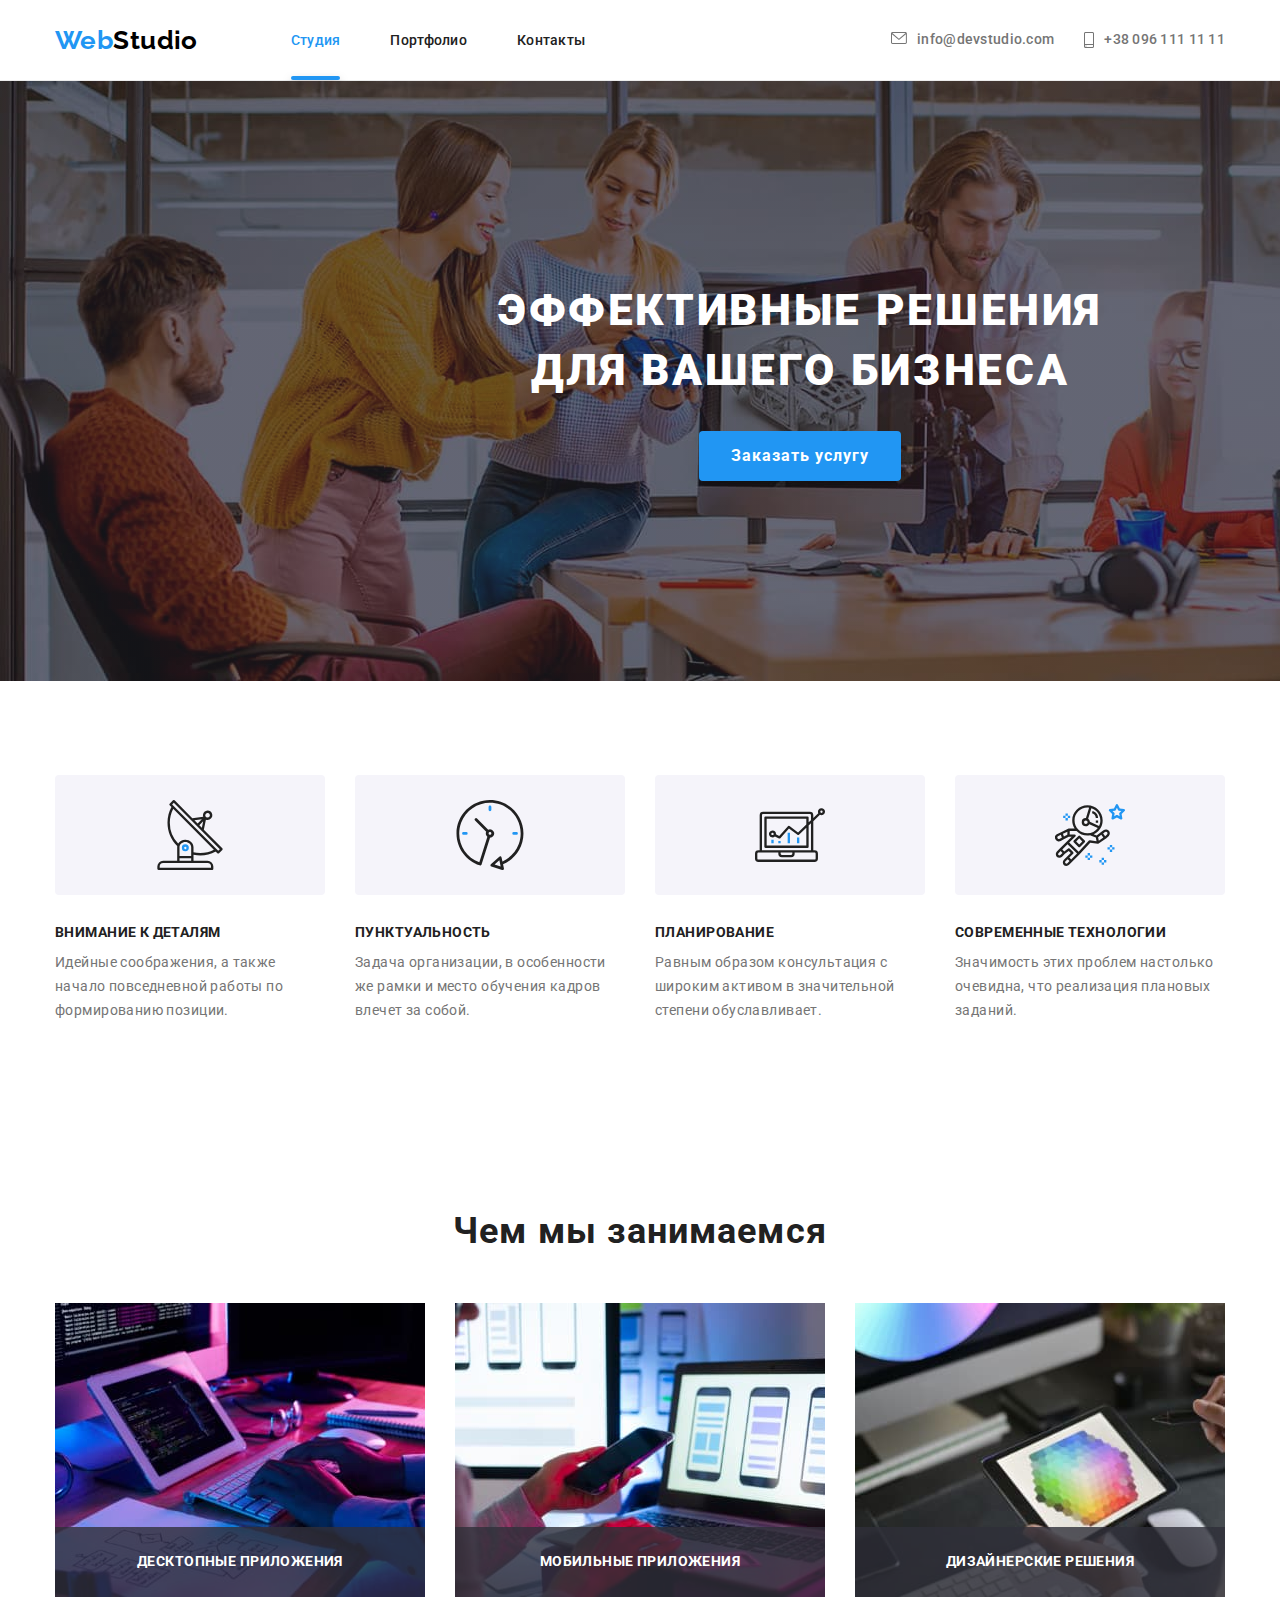
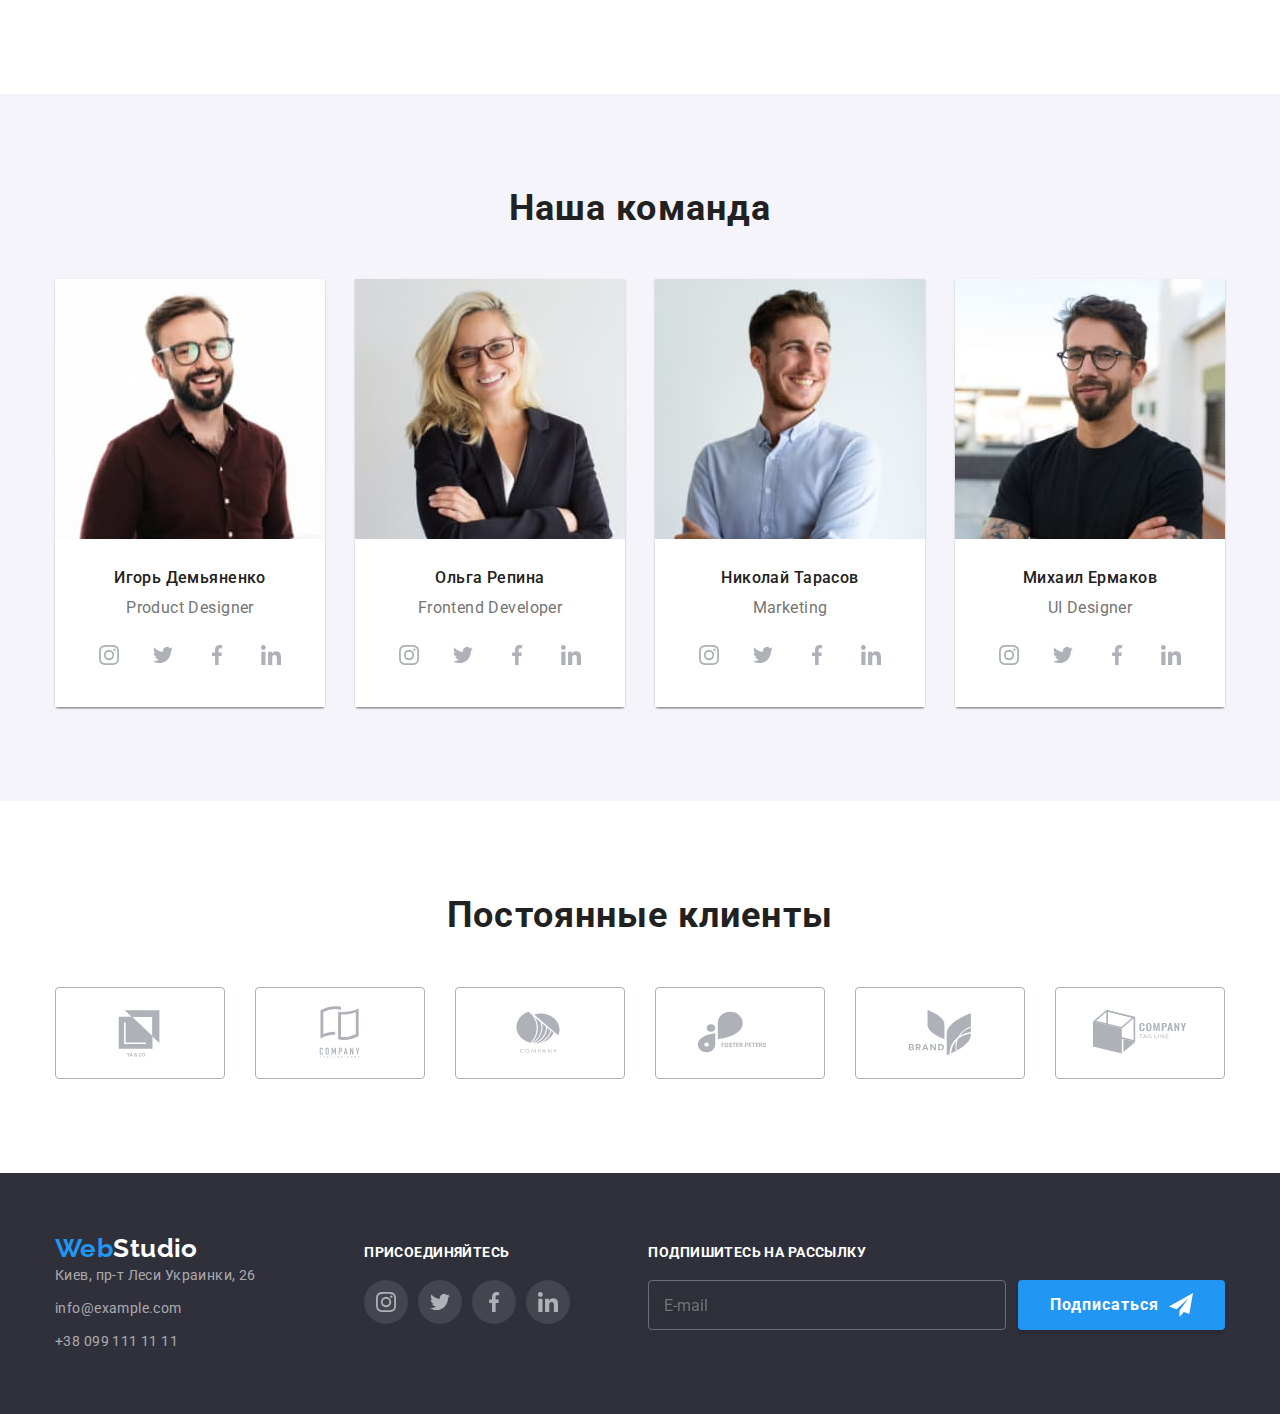
==== index.html @ 62b2e48f "add-bem" ====
<!DOCTYPE html>
<html lang="ru">
  <head>
    <meta charset="UTF-8" />
    <meta http-equiv="X-UA-Compatible" content="IE=edge" />
    <meta name="viewport" content="width=device-width, initial-scale=1.0" />
    <title>WebStudio</title>

    <link rel="preconnect" href="https://fonts.googleapis.com" />
    <link rel="preconnect" href="https://fonts.gstatic.com" crossorigin />
    <link
      href="https://fonts.googleapis.com/css2?family=Raleway:wght@700&family=Roboto:wght@400;500;700;900&display=swap"
      rel="stylesheet"
    />
    <link
      rel="stylesheet"
      href="https://cdn.jsdelivr.net/npm/modern-normalize@1.1.0/modern-normalize.min.css"
    />

    <link rel="stylesheet" href="./css/styles.css" />
  </head>
  <body>
    <!--Шапка-->
    <header class="header">
      <div class="container">
        <div class="menu">
          <a href="./index.html" class="logo" lang="en"
            >Web<span class="logo__text">Studio</span>
          </a>
          <nav class="menu__nav">
            <ul class="menu__ul">
              <li class="menu__item">
                <a href="./index.html" class="menu__link current">Студия</a>
              </li>
              <li class="menu__item">
                <a href="./portfolio.html" class="menu__link">Портфолио</a>
              </li>
              <li class="menu__item"><a href="#jump" class="menu__link">Контакты</a>
              </li>
            </ul>
         </nav>
          <ul class="contacts">
              <li class="contacts__item">
                <a  href="mailto:info@devstudio.com" class="contacts__link"> 
                  <svg width="16" height="12" class="contacts__icon mail--icon">
                    <use href="./images/icons.svg/spite.svg#icon-mail"></use>
                 </svg>info@devstudio.com
                </a>
              </li>
              <li class="contacts__item">
                <a  href="tel:+380961111111" class="contacts__link" >
                  <svg width="10" height="16" class="contacts__icon smart--icon">
                    <use href="./images/icons.svg/spite.svg#icon-smartphone"></use>
                  </svg>+38 096 111 11 11
                </a>
              </li>
            </ul>
        </div>
          
      </div>
    </header>

    <main>
      <!--Герой-->
      <section class="hero photo"> 
     
        <div class="hero__container">
          <h1 class="hero__heading">Эффективные решения для вашего бизнеса</h1>
          <button data-modal-open class="button" type="button">Заказать услугу</button>
           
        </div>
      
        
      </section>

      <!--Особенности-->
      <section class="section">
        <div class="container">
          <h2 class="hidden">Особенности</h2>
         
            <ul class="advantage">

              <li class="advantage__list">
                <div class="advantage__div">
                  <svg width="70" height="70" class="advantage__icon">
                    <use href="./images/icons.svg/spite.svg#icon-antenna"></use>
                  </svg>
                </div>
            
              
                <div class="advantage__content">
                    <h3 class="advantage__title">Внимание к деталям</h3>
                  <p class="advantage__text">
                    Идейные соображения, а также начало повседневной работы по формированию позиции.
                  </p>
                </div>
               
              </li>
              <li class="advantage__list">
                <div class="advantage__div">
                  <svg width="70" height="70" class="advantage__icon">
                    <use href="./images/icons.svg/spite.svg#icon-clock"></use>
                  </svg>
                </div>
               
                 <div class="advantage__content">
                    <h3 class="advantage__title">Пунктуальность</h3>
                  <p class="advantage__text">
                    Задача организации, в особенности же рамки и место обучения кадров влечет за
                    собой.
                  </p>
                 </div>
               
              </li>
              <li class="advantage__list">
                <div class="advantage__div">
                  <svg width="70" height="70" class="advantage__icon">
                    <use href="./images/icons.svg/spite.svg#icon-diagram"></use>
                  </svg>
                </div>
                
                 <div class="advantage__content">
                    <h3 class="advantage__title">Планирование</h3>
                  <p class="advantage__text">
                    Равным образом консультация с широким активом в значительной степени
                    обуславливает.
                  </p>
                 </div>
                
              </li>
              <li class="advantage__list">
                <div class="advantage__div">
                  <svg width="70" height="70" class="advantage__icon">
                    <use href="./images/icons.svg/spite.svg#icon-astronaut"></use>
                  </svg>
                </div>
               
                 <div class="advantage__content">
                    <h3 class="advantage__title">Современные технологии</h3>
                <p class="advantage__text">
                  Значимость этих проблем настолько очевидна, что реализация плановых заданий.
                </p>
                 </div>
              
              </li>
            </ul>
        </div>
      </section>
      <!--Чем мы занимаемся-->
      <section class="section">
        <div class="container">
            <h2 class="chapter">Чем мы занимаемся</h2>

            <ul class="services-sector">
              <li class="services-sector__list">
                  <img src="./images/project-1.jpg" alt="десктопные приложения" width="370" />
                  <div class="services-sector__content">
                    <h3 class="services-sector__caption">Десктопные приложения</h3>
                  </div>
              </li>
              <li class="services-sector__list">
                  <img src="./images/project-3.jpg" alt="мобильные приложения" width="370" />
                  <div class="services-sector__content">
                    <h3 class="services-sector__caption">Мобильные приложения</h3>
                  </div>
                
              </li>
              <li class="services-sector__list">
              
                  <img src="./images/project-2.jpg" alt="дизайнерские решения" width="370" />
                    <div class="services-sector__content">
                      <h3 class="services-sector__caption">Дизайнерские решения</h3>
                    </div>
                
              </li>
            </ul>
        </div>
      </section>
      <!--Наша команда-->
      <section class="section fone-comand"> 
        <div class="container">
            <h2 class="chapter">Наша команда</h2>
            <ul class="employees">
              <li class="employees__list">
                <img src="./images/team-1.jpg" alt="работник-1" width="270" />

                <div class="employees__info">
                  <h3 class="employees__developer">Игорь Демьяненко</h3>
                    <p class="employees__position">Product Designer</p>
                    <ul class="net">
                        <li class="net__list">
                          <a href="https://www.instagram.com/" target="_blank" rel="noreferrer noopener" width="44" height="44" class="net__link" >
                            <svg width="20" height="20">
                              <use href="./images/icons.svg/spite.svg#icon-instagram"></use>
                            </svg>
                          </a>
                        </li>
                        <li class="net__list">
                          <a href="https://twitter.com/" target="_blank" rel="noreferrer noopener" class="net__link" >
                            <svg width="20" height="20">
                              <use href="./images/icons.svg/spite.svg#icon-twitter"></use>
                            </svg>
                          </a>
                        </li>
                        <li class="net__list">
                          <a href="https://www.facebook.com/" target="_blank" rel="noreferrer noopener" class="net__link" >
                            <svg width="20" height="20">
                              <use href="./images/icons.svg/spite.svg#icon-facebook"></use>
                            </svg>
                          </a>
                        </li>
                        <li class="net__list">
                          <a href="https://www.linkedin.com/" target="_blank" rel="noreferrer noopener" class="net__link" >
                            <svg width="20" height="20">
                              <use href="./images/icons.svg/spite.svg#icon-linkedin"></use>
                            </svg>
                          </a>
                        </li>
                    </ul>

                    
                </div>
              </li>
              <li class="employees__list">
                <img src="./images/team-2.jpg" alt="работник-2" width="270" />
                <div class="employees__info">
                  <h3 class="employees__developer">Ольга Репина</h3>
                    <p class="employees__position">Frontend Developer</p>
                      <ul class="net">
                        <li class="net__list">
                          <a href="https://www.instagram.com/" target="_blank" rel="noreferrer noopener" width="44" height="44" class="net__link" >
                            <svg width="20" height="20">
                              <use href="./images/icons.svg/spite.svg#icon-instagram"></use>
                            </svg>
                          </a>
                        </li>
                        <li class="net__list">
                          <a href="https://twitter.com/" target="_blank" rel="noreferrer noopener" class="net__link" >
                            <svg width="20" height="20">
                              <use href="./images/icons.svg/spite.svg#icon-twitter"></use>
                            </svg>
                          </a>
                        </li>
                        <li class="net__list">
                          <a href="https://www.facebook.com/" target="_blank" rel="noreferrer noopener" class="net__link" >
                            <svg width="20" height="20">
                              <use href="./images/icons.svg/spite.svg#icon-facebook"></use>
                            </svg>
                          </a>
                        </li>
                        <li class="net__list">
                          <a href="https://www.linkedin.com/" target="_blank" rel="noreferrer noopener" class="net__link" >
                            <svg width="20" height="20">
                              <use href="./images/icons.svg/spite.svg#icon-linkedin"></use>
                            </svg>
                          </a>
                        </li>
                      </ul>
                </div>
              </li>
              <li class="employees__list">
                <img 
                  src="./images/team-3.jpg"
                  alt="работник-3"
                  width="270"
                />
                <div class="employees__info">
                  <h3 class="employees__developer">Николай Тарасов</h3>
                  <p class="employees__position">Marketing</p>
                    <ul class="net">
                      <li class="net__list">
                        <a href="https://www.instagram.com/" target="_blank" rel="noreferrer noopener" width="44" height="44" class="net__link" >
                          <svg width="20" height="20">
                            <use href="./images/icons.svg/spite.svg#icon-instagram"></use>
                          </svg>
                        </a>
                      </li>
                      <li class="net__list">
                        <a href="https://twitter.com/" target="_blank" rel="noreferrer noopener" class="net__link" >
                          <svg width="20" height="20">
                            <use href="./images/icons.svg/spite.svg#icon-twitter"></use>
                          </svg>
                        </a>
                      </li>
                        <li class="net__list">
                        <a href="https://www.facebook.com/" target="_blank" rel="noreferrer noopener" class="net__link" >
                          <svg width="20" height="20">
                            <use href="./images/icons.svg/spite.svg#icon-facebook"></use>
                          </svg>
                        </a>
                      </li>
                      <li class="net__list">
                        <a href="https://www.linkedin.com/" target="_blank" rel="noreferrer noopener" class="net__link" >
                          <svg width="20" height="20">
                            <use href="./images/icons.svg/spite.svg#icon-linkedin"></use>
                          </svg>
                        </a>
                      </li>
                     </ul>
                </div>
              </li>
              <li class="employees__list">
                <img src="./images/team-4.jpg" alt="работник-4" width="270" />
                  <div class="employees__info">
                      <h3 class="employees__developer">Михаил Ермаков</h3>
                      <p class="employees__position">UI Designer</p>
                      <ul class="net">
                        <li class="net__list">
                          <a href="https://www.instagram.com/" target="_blank" rel="noreferrer noopener" width="44" height="44" class="net__link" >
                            <svg width="20" height="20">
                              <use href="./images/icons.svg/spite.svg#icon-instagram"></use>
                            </svg>
                          </a>
                        </li>
                        <li class="net__list">
                          <a href="https://twitter.com/" target="_blank" rel="noreferrer noopener" class="net__link" >
                            <svg width="20" height="20">
                              <use href="./images/icons.svg/spite.svg#icon-twitter"></use>
                            </svg>
                          </a>
                        </li>
                        <li class="net__list">
                          <a href="https://www.facebook.com/" target="_blank" rel="noreferrer noopener" class="net__link" >
                          <svg width="20" height="20">
                            <use href="./images/icons.svg/spite.svg#icon-facebook"></use>
                          </svg>
                          </a>
                        </li>
                        <li class="net__list">
                          <a href="https://www.linkedin.com/" target="_blank" rel="noreferrer noopener" class="net__link" >
                            <svg width="20" height="20">
                              <use href="./images/icons.svg/spite.svg#icon-linkedin"></use>
                            </svg>
                          </a>
                        </li>

                      </ul>
                  </div>  


            </ul>
               
               
                  
        </div>
      </section>
      <!-- НАШИ КЛИЕНТЫ -->
      <section class="section" >
        <div class="container">
          <h2 class="chapter">Постоянные клиенты</h2>
          <ul class="clients">
            
            <li class="client__item">

              <a href="" class="client__link">
                <svg class="client-icon" width="106" height="60">
                <use href="./images/icons.svg/spite.svg#icon-yaco"></use>
                </svg>
              </a>

            </li>
              
             <li class="client__item">

                 <a href="" class="client__link">
                <svg class="client-icon" width="106" height="60">
                <use href="./images/icons.svg/spite.svg#icon-taglain"></use>
                </svg>
                </a>
           
            </li>
            <li class="client__item">

                <a href="" class="client__link">
                <svg class="client-icon" width="106" height="60">
                <use href="./images/icons.svg/spite.svg#icon-company"></use>
                </svg>
              </a>
            
            </li>
            <li class="client__item">

                <a href="" class="client__link">
                <svg class="client-icon" width="106" height="60">
                <use href="./images/icons.svg/spite.svg#icon-foster"></use>
                </svg>
                </a>
             
            </li>
            <li class="client__item">

                <a href="" class="client__link">
                <svg class="client-icon" width="106" height="60">
                <use href="./images/icons.svg/spite.svg#icon-brand"></use>
                </svg>
                </a>
              
            </li>
            <li class="client__item">

                <a href="" class="client__link">
                <svg class="client-icon" width="106" height="60">
                <use href="./images/icons.svg/spite.svg#icon-tag"></use>
                </svg>
                </a>
            
            </li>

          </ul>

        </div>
      </section>
    </main>
    <!--Футер-->
    <footer class="footer">
      <div class="container horizontally">
        <div class="footer__nav">
          <a href="./index.html" class="logo logo--descent" lang="en"
            >Web<span class="logo__text--inverse">Studio</span>
          </a>
          <address id="jump">
            <ul class="footer__contacts">
              <li class="footer__list footer__list--white">
                <a
                  class="footer__link"
                  href="https://goo.gl/maps/G1CAAFJS9kJ3VyLe6"
                  target="_blank"
                  rel="noreferrer noopener"
                >
                  Киев, пр-т Леси Украинки, 26
                </a>
              </li>

              <li class="footer__list"><a class="footer__link" href="mailto:info@example.com">info@example.com</a></li>
              <li class="footer__list"><a class="footer__link" href="tel:+380991111111">+38 099 111 11 11</a></li>
            </ul>
          </address>
        </div>
        <div class="footer__content">
          <p class="footer__text">присоединяйтесь</p>
          <ul class="net">
              <li class="net__list">
                <a href="https://www.instagram.com/" target="_blank" rel="noreferrer noopener" class="net__link net__link--color" >
                  <svg width="20" height="20">
                    <use href="./images/icons.svg/spite.svg#icon-instagram"></use>
                  </svg>
                </a>
              </li>
                <li class="net__list">
                  <a href="https://twitter.com/" target="_blank" rel="noreferrer noopener" class="net__link net__link--color" >
                    <svg width="20" height="20">
                      <use href="./images/icons.svg/spite.svg#icon-twitter"></use>
                    </svg>
                  </a>
                </li>
              <li class="net__list">
                <a href="https://www.facebook.com/" target="_blank" rel="noreferrer noopener" class="net__link net__link--color" >
                  <svg width="20" height="20">
                    <use href="./images/icons.svg/spite.svg#icon-facebook"></use>
                  </svg>
                </a>
              </li>
              <li class="net__list">
                <a href="https://www.linkedin.com/" target="_blank" rel="noreferrer noopener" class="net__link net__link--color" >
                  <svg width="20" height="20">
                    <use href="./images/icons.svg/spite.svg#icon-linkedin"></use>
                  </svg>
                </a>
              </li>

          </ul>

        </div>
        <div role="group" class="footer__content">
          <p class="footer__text">подпишитесь на рассылку
            <form class="subscription" name="subscription" autocomplete="on">
              <label class="subscription__label">
                <input placeholder="E-mail" type="email" name="email" class="subscription__input" />

                <button type="button" class="button">Подписаться
                  <svg width="24" height="24" class="subscription__icon">
                    <use href="./images/icons.svg/spite.svg#icon-send"></use>
                  </svg>
                </button>
              </label>
              
            </form>
          </p>
        </div>
      </div>
    </footer>
    <div data-modal class="modal-bgr is-hidden ">
             
      <div class="modal-form">
        <h2 class="modal-header">Оставьте свои данные, мы вам перезвоним</h2>
        
        <form autocomplete="on" class="signap-form">
          
              <label class="label-group">
                <span class="input-tag">Имя</span>
                <div class="input-wrapper">
              
                  <input class="input-field" type="name" name="name" required />
                  <svg width="18" height="18" class="icon-field">
                    <use href="./images/icons.svg/spite.svg#icon-person"></use>
                  </svg>
                </div>
              </label>
         
              <label class="label-group">
                <span class="input-tag">Телефон</span>
                <div class="input-wrapper">
            
                  <input class="input-field" type="tel" name="tel" required />
                  <svg width="18" height="18" class="icon-field">
                    <use href="./images/icons.svg/spite.svg#icon-phone-black"></use>
                  </svg>
                </div>
              </label>
            
              <label class="label-group">
                <span class="input-tag">Почта</span>
                <div class="input-wrapper">
              
                  <input class="input-field" type="email" name="email" required />
                  <svg width="18" height="18" class="icon-field">
                    <use href="./images/icons.svg/spite.svg#icon-email-black"></use>
                  </svg>
                </div>
              </label>
            
              <label class="commit-textarea" for="textarea-field">Комментарий</label>
                <textarea class="textarea-field" name="feedback" rows="5" id="textarea-field" placeholder="Введите текст"></textarea>
           
              <label class="label-checkbox">
                <div class="div-checkbox">
                  <input class="input-checkbox" type="checkbox" name="consert"/>
                  <svg width="16" height="15" class="checkbox-icon">
                    <use href="./images/icons.svg/spite.svg#icon-checkbox"></use>
                  </svg>
              
                  <p class="text-checkbox">Соглашаюсь с рассылкой и принимаю <a class="checkbox-link" href="input-checkbox-link"> Условия договора</a></p> 
                
                </div>
              </label>

              <button type="submit" class="button">Отправить</button>
            
        </form>
       
        <button data-modal-close  class="close-modal">
          <svg width="18" height="18" >
          <use href="./images/icons.svg/spite.svg#icon-close"></use>
        </svg>
        </button> 
    
      </div>

    </div>

 
       
        <script src="./js/modal.js"></script>
  </body>
</html>
---- css/styles.css ----
:root {
  --primary-text-color: #757575;
  --title-text-color: #212121;
  --accent-color: #2196f3;
  --line-color: #ececec;
  --white-color: #ffffff;
  --hover-button-color: #188ce8;
  --footer-contacts-color: rgba(255, 255, 255, 0.6);
  --fluoric-background-color: #2f303a;
  --fone-comand-color: #f5f4fa;
  --logo-studio-color: #000000;
  --icon-fill: #afb1b8;
  --time-distribution: cubic-bezier(0.4, 0, 0.2, 1);
}
/* ---------------------------------------------------------------СЕКЦИИ ЦВЕТОВ var------------------------------------------------- */
/* Ховер для кнопки  #188ce8 */
/* основной цвет текста #757575;  */
/* второстепенный цвет текста #212121; */
/* белый цвет #ffffff; */
/* цвет фона вторичный #2F303A; */
/* акцент #2196F3; */
/* цвет контакты футер color: rgba(255, 255, 255, 0.6); */
/* Цвет линия #ececec */
/*Фон команда #F5F4FA */
/* Часть цвета лого Web #000000 */
/* Заливка иконок #AFB1B8; */
/* Функция распределение времени cubic-bezier(0.4, 0, 0.2, 1); */
html {
  box-sizing: border-box;
}
*,
*::before,
*::after {
  box-sizing: inherit;
}
ul {
  list-style: none;
}
body {
  background-color: var(--white-color);
  color: var(--primary-text-color);
  font-size: 14px;
  font-family: 'Roboto', 'Verdana', 'Tahoma', sans-serif;
  letter-spacing: 0.03em;
}
p,
h1,
h2,
h3,
h4,
h5,
h6 {
  margin: 0;
}

.container {
  width: 1200px;
  align-items: center;
  margin: 0 auto;
  padding: 0;
  padding-right: 15px;
  padding-left: 15px;
}
.header {
  border-bottom: 1px solid rgba(236, 236, 236, 1);
  justify-content: center;
}
.section {
  padding-top: 94px;
  padding-bottom: 94px;
  margin: 0 auto;
  align-items: center;
}

img {
  display: block;
}

.photo {
  min-height: 600px;

  background-image: linear-gradient(to right, rgba(47, 48, 58, 0.4), rgba(47, 48, 58, 0.4)),
    url('../images/background/photo.jpg');
  background-repeat: no-repeat;
  background-position: center;
  background-size: cover;
}

/* -------------------------------------------------------------СПРЯТАННЫЕ ЗАГОЛОВКИ h2,h1---------------------------------------------------------- */
.hidden {
  position: absolute;
  width: 1px;
  height: 1px;
  margin: -1px;
  border: 0;
  padding: 0;
  white-space: nowrap;
  clip-path: inset(100%);
  clip: rect(0 0 0 0);
  overflow: hidden;
  margin: 0;
}

/* --------------------------------------------------------------------ЛОГОТИП------------------------------------------------------------------ */
.logo {
  color: var(--accent-color);
  font-family: 'Raleway';
  font-weight: 700;
  font-size: 26px;
  line-height: 1.19;

  text-decoration: none;
  margin-right: 93px;

  transition: color 250ms var(--time-distribution);
}

.logo__text {
  transition: color 250ms var(--time-distribution);
  color: var(--logo-studio-color);
}

.logo__text:hover,
.logo__text:focus {
  color: var(--accent-color);
}

.menu__link {
  position: relative;
  font-weight: 500;
  font-size: 14px;
  line-height: 1.14;
  padding-top: 32px;
  padding-bottom: 32px;

  letter-spacing: 0.02em;
  transition: color 250ms var(--time-distribution);
  color: var(--title-text-color);
}
.menu__link:hover,
.menu__link:focus {
  color: var(--accent-color);
}

.current::after {
  content: '';
  position: absolute;
  bottom: 0;
  display: block;
  width: 100%;
  height: 4px;
  border-radius: 4px;
  background-color: var(--accent-color);
  filter: drop-shadow(0px 4px 4px rgba(0, 0, 0, 0.25));
}
/* ------------------------------------------------------------------ХЕДЕР----------------------------------------------------------- */

.current {
  opacity: 1;
  color: var(--accent-color);
}

.menu {
  display: flex;
  align-items: center;
}
.menu__nav {
}

.menu__nav .menu-item:last-child {
  margin-right: 0;
}
.menu__ul {
  display: flex;
  padding: 0;
  margin: 0;

  color: var(--title-text-color);
  align-items: center;
  justify-content: left;
}
.menu__ul .menu__item {
  display: inline-block;
}

.menu__item {
  justify-content: center;
  /* position: relative; */
}
.menu__item:not(:last-child) {
  margin-right: 50px;
}
a {
  text-decoration: none;
}
/* -------------------------------------------------------------------ГЕРОЙ------------------------------------------------------------ */
.hero {
  min-width: 1600px;
  margin: 0;
  margin-left: auto;
  margin-right: auto;
  padding-top: 200px;
  padding-bottom: 200px;
  align-items: center;

  background-color: var(--fluoric-background-color);
}
/* .hero.container {
  background: var(--fluoric-background-color);

  align-items: center;
  margin-left: auto;
  margin-right: auto;
} */

.hero__container {
  width: 1200px;
  justify-content: center;

  align-items: center;
  color: var(--fluoric-background-color);
  padding: 0 15px;
  margin: 0 auto;
}

/* ------------------------------------------------------------ВЕРХНЯЯ ЛИНИЯ---------------------------------------------- */

.hero__heading {
  color: var(--white-color);
  display: flex;
  font-weight: 900;
  font-size: 44px;
  line-height: 1.36;
  max-width: 696px;

  text-align: center;
  letter-spacing: 0.06em;
  text-transform: uppercase;
  justify-content: center;

  margin-top: 0px;
  margin: 0 auto;
  margin-bottom: 30px;
}
.title-list h3 {
  font-weight: 700;
  font-size: 14px;
  line-height: 1.14;

  color: var(--title-text-color);
}

/* ---------------------------------------------------------------КНОПКА ЗАКАЗАТЬ УСЛУГУ------------------------------------------------ */
.button {
  background: var(--accent-color);
  color: var(--white-color);

  font-family: inherit;
  font-size: 16px;
  font-weight: 700;
  line-height: 1.88;
  letter-spacing: 0.06em;

  display: flex;
  justify-content: center;
  align-items: center;
  text-align: center;
  height: 100%;

  border-radius: 4px;
  cursor: pointer;
  box-shadow: 0px 4px 4px rgb(0 0 0 / 15%);
  border: 1px;

  padding: 10px 32px;

  margin: auto;
  min-width: 200px;
  transition: background 250ms var(--time-distribution);
}

.button:hover,
.button:focus {
  background: var(--hover-button-color);
}
/* ------------------------------------------------------------------ОСОБЕННОСТИ ИКОНКИ------------------------------------------------------- */
.advantage__div {
  display: flex;
  background-color: var(--fone-comand-color);
  border-radius: 4px;
  width: 270px;
  height: 120px;
  justify-content: center;
  align-items: center;

  background-color: var(--fone-comand-color);
  border-radius: 4px;

  margin: 0;
  margin-bottom: 30px;
}
/* .visuall-icon {
  display: inline-block;
} */
/* -----------------------------------------------------------------ОСОБЕННОСТИ------------------------------------------------------- */
.advantage {
  display: flex;
  padding: 0;
  margin: 0;
}
.advantage__list {
  width: calc((100% - 3 * 30px) / 4);
  align-items: center;
  justify-content: center;
}
.advantage__list:not(:last-child) {
  margin-right: 30px;
}

.advantage__icon {
  display: flex;
  flex-wrap: wrap;
  padding: 0;
  margin: auto;
  text-align: center;
  justify-content: center;
}

.advantag__icon:last-child {
  margin-left: 0;
  margin-right: 0;
}

.advantage__text {
  line-height: 1.71;
}
/*  */
.title-list {
  text-align: left;
  padding: 0;
  margin: 0;
  display: flex;
}
.advantage__title {
  line-height: 1.14;
  font-size: 14px;
  letter-spacing: 0.03em;
  text-transform: uppercase;
  margin-bottom: 10px;

  align-items: center;
  justify-content: center;

  color: var(--title-text-color);
}
/* ----------------------------------------ЧЕМ МЫ ЗАНИМАЕМСЯ------------------------ */
.chapter {
  color: var(--title-text-color);

  font-weight: 700;
  font-size: 36px;
  line-height: 1.16;
  letter-spacing: 0.03em;

  text-align: center;
  margin: 0;
  margin-bottom: 50px;
}
.services-sector {
  display: inline-flex;
  margin: 0;
  padding: 0;
}

.services-sector__list {
  position: relative;
  width: calc((100% - 2 * 30px) / 3);
}
.services-sector__list:not(:last-child) {
  margin-right: 30px;
}

.services-sector__content {
  display: flex;
  justify-content: center;
  align-items: center;
  position: absolute;
  bottom: 0;
  width: 100%;
  height: 70px;
  padding: 27px auto;
  background: rgba(47, 48, 58, 0.8);
}
.services-sector__caption {
  font-weight: 700;
  line-height: 1.14;
  text-transform: uppercase;
  font-size: 14px;

  text-align: center;
  color: var(--white-color);
}
*/

/* ------------------------------------------------------------------ДИВ ОСОБЕННОСТИ---------------------------------------------- */
.advantage__content {
  display: block;
  text-align: left;
  justify-content: end;
  align-items: center;
}
/* -------------------------------------------------------------------НАША КОМАНДА------------------------------------------------ */

.fone-comand {
  background-color: var(--fone-comand-color);
}

.employees__info {
  padding-top: 30px;
  padding-bottom: 30px;
  margin: 0 auto;
  justify-content: center;

  background-color: var(--white-color);
}
.flip-card {
  width: 100%;
  height: 100%;
  perspective: 1000px;

  border: 1 px solid #f1f1f1;
}

/* ---------------------------------------------------------------------СОЦСЕТИ-------------------------------------------------------- */
.net {
  display: flex;
  justify-content: center;
  padding: 0;

  align-items: center;
}
.net__list {
  display: inline-block;

  justify-content: center;
  text-align: center;
  align-items: center;
  padding: 0;
}
.net__list:not(:last-child) {
  margin-right: 10px;
}
.net__link {
  display: flex;
  width: 44px;
  height: 44px;
  justify-content: center;
  text-align: center;
  align-items: center;

  border-radius: 50%;
  background-color: var(--white-color);
  fill: var(--icon-fill);
  outline: none;
  transition: background-color 250ms var(--time-distribution), fill 250ms var(--time-distribution);
}
.net__link:hover,
.net__link:focus {
  background-color: var(--accent-color);
  fill: var(--white-color);
}

.employees {
  display: flex;
  margin: 0;
  margin-right: auto;
  margin-left: auto;
  padding: 0;

  justify-content: center;
  text-align: center;
}

.employees__list {
  width: 270px;
  margin: 0;
  padding: 0;
  text-align: center;

  color: var(--white-color);
  box-shadow: 0px 1px 3px rgba(0, 0, 0, 0.12), 0px 1px 1px rgba(0, 0, 0, 0.14),
    0px 2px 1px rgba(0, 0, 0, 0.2);
  border-radius: 0px 0px 4px 4px;
}
.employees__list:not(:last-child) {
  margin-right: 30px;
}

.employees__developer {
  color: var(--title-text-color);

  font-weight: 500;
  font-size: 16px;
  line-height: 1.18;

  margin: 0;
  padding-bottom: 10px;
}

.employees__position {
  line-height: 1.19;
  font-size: 16px;
  margin: 0;
  margin-bottom: 16px;

  color: var(--primary-text-color);
}
.border {
  border-bottom: 1px solid rgba(236, 236, 236, 1);
}

/* ---------------------------------------------------------------------НАШИ КЛИЕНТЫ----------------------------------------------------------------- */

.clients {
  display: flex;
  padding: 0;
  margin: 0 auto;

  align-items: center;
}

.client__item:not(:last-child) {
  margin-right: 30px;
}

.client__link {
  display: flex;
  width: 170px;
  height: 92px;
  fill: var(--icon-fill);
  justify-content: center;
  align-items: center;
  text-align: center;
  fill: var(--icon-fill);
  border: 1px solid #afb1b8;
  border-radius: 4px;
  outline: none;

  transition: border 250ms var(--time-distribution), fill 250ms var(--time-distribution);
}
/* ---------------------------------------------------------------ХОВЕР И ФОКУС ИКОНОК КЛИЕНТОВ------------------------------------------------ */
.client__link:hover,
.client__link:focus {
  fill: var(--accent-color);
  border: 1px solid var(--accent-color);
}

/* -------------------------------------------------------------------КНОПКА РАЗДЕЛ "ВСЕ"---------------------------------------------- */

.all:hover,
.all:focus {
  background: var(--accent-color);
  color: var(--white-color);
}

/* --------------------------------------------------КНОПКИ РАЗДЕЛОВ "ВСЕ" "ВЕБ-САЙТЫ, "ПРИЛОЖЕНИЕ", "ДИЗАЙН", "МАРКЕТИНГ" --------------------------------------------------- */

.all,
.web-sites,
.applications,
.design,
.marketing {
  background-color: var(--fone-comand-color);
  color: var(--title-text-color);

  font-family: inherit;
  font-weight: 500;
  font-size: 16px;
  line-height: 1.62;
  letter-spacing: 0.03em;
  border: 0;
  border-radius: 4px;
  cursor: pointer;

  display: block;
  padding-top: 6px;
  padding-bottom: 6px;
  padding-left: 22px;
  padding-right: 22px;
  margin: 0;
  align-items: center;
  text-align: center;

  justify-content: center;

  transition: background 250ms var(--time-distribution), color 250ms var(--time-distribution);
}
.marketing {
  margin: 0;
}
.btn {
  display: block;
}
.btn:not(:last-child) {
  margin-right: 8px;
}

/* ----------------------------------------------------------------------------------ХОВЕРЫ И ФОКУСЫ КНОПОК РАЗДЕЛОВ------------------------------------------------------ */
.web-sites:hover,
.web-sites:focus {
  background: var(--accent-color);
  color: var(--white-color);
}
.applications:hover,
.applications:focus {
  background: var(--accent-color);
  color: var(--white-color);
}

.design:hover,
.design:focus {
  background: var(--accent-color);
  color: var(--white-color);
}

.marketing:hover,
.marketing:focus {
  background: var(--accent-color);
  color: var(--white-color);
}
/* ----------------------------------------------------------------------ПРОЕКТЫ------------------------------------------------------------------- */
.name-project {
  color: var(--title-text-color);

  font-weight: 700;
  font-size: 18px;
  line-height: 2;
  letter-spacing: 0.06em;

  margin: 0;
}
.name-project a {
  font-family: inherit;
  text-decoration: none;
}
.project {
  color: var(--primary-text-color);

  font-size: 16px;
  line-height: 1.88;
  margin: 0;
}

/* -----------------------------------------------------------------------КОНТАКТЫ------------------------------------------------------------------------------- */
.contacts {
  display: flex;
  font-weight: 500;
  align-items: center;
  text-align: center;
  padding: 0;
  margin: 0;
  margin-left: auto;
  list-style: none;
}
.contacts__item {
  display: inline-block;
  margin: 0;
  padding: 0;
}
.contacts__item:not(:last-child) {
  margin-right: 30px;
}

.contacts__link {
  color: var(--primary-text-color);
  display: flex;
  font-weight: 500;
  font-size: 14px;
  line-height: 1.14;
  letter-spacing: 0.02em;
  list-style: none;
  padding-top: 32px;
  padding-bottom: 32px;

  transition: color 250ms var(--time-distribution);
}
.contacts__link:hover,
.contacts__link:focus {
  color: var(--accent-color);
}

/* -----------------------------------------------------------------ИКОНКИ КОНТАКТОВ ХЕДЕР---------------------------------------------------- */

.contacts__icon {
  display: flex;
  fill: currentColor;
  padding: 0;
  margin-right: 10px;
}
.mail--icon {
  padding: 0;
}
.smart--icon {
  width: 10px;
  height: 16px;
  padding: 0;
}
.contacts__link:hover .contacts__icon,
.contacts__link:focus .contacts__icon {
  fill: var(--accent-color);
}

/* -------------------------------------------------------------------ФУТЕР----------------------------------------------------------------*/
.footer {
  display: block;
  align-items: baseline;
  margin: 0 auto;
  padding-left: 0;
  padding-right: 0;

  padding-top: 60px;
  padding-bottom: 60px;

  background: var(--fluoric-background-color);
}
.logo--descent {
  margin-bottom: 20px;
}
.horizontally {
  display: flex;
  align-items: baseline;
}
.footer__nav {
  width: 231px;
}
.logo__text--inverse {
  transition: color 250ms var(--time-distribution);
  color: var(--white-color);
}
.logo__text--inverse:hover,
.logo__text--inverse:focus {
  color: var(--accent-color);
}

.footer__list {
  font-family: 'Roboto';
  font-style: normal;
  font-weight: 400;
  line-height: 1.71;

  text-align: left;
  justify-content: left;
  text-decoration: none;
}
.footer__list:not(:last-child) {
  margin-bottom: 9px;
}
.footer__list--white {
  color: var(--white-color);
}

.footer__link {
  color: var(--footer-contacts-color);
  text-decoration: none;

  transition: color 250ms var(--time-distribution);
}
.footer__link:hover,
.footer__link:focus {
  color: var(--accent-color);
}

.maps {
  color: var(--white-color);
}

.footer__contacts {
  padding: 0;
  margin: 0;
}

/* ---------------------------------------------------------------ПРИСОИДЕНЯЙТЕСЬ ФУТЕР---------------------------------------------*/
.footer__content {
  display: inline-block;
  margin-left: auto;
}
.footer__text {
  font-weight: 700;
  font-size: 14px;
  line-height: 16px;
  letter-spacing: 0.03em;
  text-transform: uppercase;
  padding: 0;
  margin-bottom: 20px;

  color: var(--white-color);
}
.net__link--color {
  background-color: rgba(255, 255, 255, 0.1);
}

/* -----------------------------------------------------ПОДПИСАТЬСЯ--------------------------------- */

.subscription__label {
  display: flex;
}

.subscription__input {
  font-weight: 400;
  font-size: 16px;
  line-height: 1.25;

  display: block;
  width: 358px;
  height: 50px;

  margin-right: 12px;
  padding: 15px 15px;
  cursor: pointer;

  border: 1px solid rgba(255, 255, 255, 0.3);
  filter: drop-shadow(0px 4px 4px rgba(0, 0, 0, 0.15));
  border-radius: 4px;

  color: var(--white-color);
  background-color: transparent;
}

.subscription__icon {
  margin-left: 10px;
}
.subscription__label:focus {
  border: 1px solid var(--accent-color);
}

/* --------------------------------------------------------------ГЕРОЙ 2 СТРАНИЦА----------------------------------- */

.title-list-btn {
  display: flex;
  justify-content: center;
  text-align: center;
  align-items: center;
  padding: 0;
  margin: 0;
  margin-bottom: 50px;
}

.list-projects {
  display: flex;
  flex-wrap: wrap;
  padding: 0;
  margin: 0;
}
.flex-element {
  display: block;
  width: 370px;
  height: 404px;
  cursor: pointer;

  background: #ffffff;
  border: 1px solid #eeeeee;
  /* webkit-transition: border 250ms cubic-bezier(0.4, 0, 0.2, 1); 
   transition: 2500ms var(--time-distribution),  box-shadow: 0px 1px 1px rgba(0, 0, 0, 0.12), 0px 4px 4px rgba(0, 0, 0, 0.06), 1px 4px 6px rgba(0, 0, 0, 0.16);   */
}
.list-projects .flex-element:not(:nth-child(n + 7)) {
  margin-bottom: 30px;
}
.list-projects .flex-element:not(:nth-child(3n)) {
  margin-right: 30px;
}
/* ---------------------------------------------------------ВЫПЛЫВАЮЩЕЕ ОПИСАНИЕ КАРТОЧТИ---------------------------------------------------------*/

.examples-content {
  padding: 20px 24px;
  border-top: none;
}

.description {
  display: block;
}
.descr-text {
  font-weight: 400;
  font-size: 18px;
  line-height: 1.56;
  padding: 65px 24px;

  color: var(--white-color);
}

.thumb {
  position: relative;
  overflow: hidden;
}

.flex-element:hover .description-projects,
.flex-elementb:focus .description-projects {
  transform: translateY(0);
}

.flex-element:hover,
.flex-elementb:focus {
  /* transition: transform 250ms var(--time-distribution);  */
  box-shadow: 0px 1px 1px rgba(0, 0, 0, 0.12), 0px 4px 4px rgba(0, 0, 0, 0.06),
    1px 4px 6px rgba(0, 0, 0, 0.16);
}

.description-projects {
  position: absolute;

  content: '';
  width: 100%;
  height: 100%;
  top: 1px;
  left: 0;
  background-color: rgba(33, 150, 243, 0.9);

  transform: translateY(100%);
  transition: transform 250ms var(--time-distribution);
}

/* -------------------------------------------------------------------МОДАЛКА-1----------------------------------- */
.modal-bgr {
  position: fixed;
  display: flex;
  width: 100%;
  height: 100%;

  top: 0;
  left: 0;
  z-index: 99;

  background: rgba(0, 0, 0, 0.2);

  /* Скорость открытия */
  transition: opacity 250ms var(--time-distribution), visibility 250ms var(--time-distribution);
}
.modal-bgr.is-hidden {
  visibility: hidden;
  opacity: 0;
  pointer-events: none;
}
.modal-header {
  position: relative;
  font-weight: 700;
  font-size: 20px;
  line-height: 1.15;
  text-align: center;
  margin-bottom: 12px;
  color: var(--title-text-color);
}

.modal-form {
  position: absolute;
  width: 528px;
  height: 581px;
  top: 50%;
  left: 50%;
  padding: 40px 39px 40px 41px;

  background: #ffffff;
  box-shadow: 0px 1px 3px rgba(0, 0, 0, 0.12), 0px 1px 1px rgba(0, 0, 0, 0.14),
    0px 2px 1px rgba(0, 0, 0, 0.2);
  border-radius: 4px;
  transform: translate(-50%, -50%);
}
.close-modal {
  display: flex;
  justify-content: center;
  align-items: center;
  position: absolute;

  width: 30px;
  height: 30px;
  right: 8px;
  top: 8px;

  background: #ffffff;
  border: 1px solid rgba(0, 0, 0, 0.1);
  border-radius: 50%;
  cursor: pointer;
}

.close-modal:hover,
.close-modal:focus {
  fill: var(--accent-color);
}

.signap-form {
  display: flex;
  flex-direction: column;
  position: relative;
}

.label-group {
  display: block;
  margin-bottom: 4px;
  cursor: pointer;
}

.input-wrapper {
  position: relative;
  margin-bottom: 4px;
}
.input-field {
  display: block;
  height: 40px;
  width: 448px;
  border: 1px solid rgba(33, 33, 33, 0.2);
  border-radius: 4px;
  padding: 11px;
  padding-left: 42px;
  margin-bottom: 10px;
  outline: none;
  transition: border 250ms var(--time-distribution);
  cursor: pointer;
}
.label-group .icon-field {
  position: absolute;
  left: 15px;
  top: 50%;
  transform: translateY(-50%);
  transition: fill 250ms var(--time-distribution);
}
.label-group:focus-within .icon-field {
  fill: var(--accent-color);
}
.label-group:focus-within .input-field {
  border: 1px solid var(--accent-color);
}
.input-tag {
  font-weight: 400;
  font-size: 12px;
  line-height: 1.16;
  letter-spacing: 0.01em;

  color: var(--primary-text-color);
  text-align: left;
  cursor: pointer;
}
.commit-textarea {
  font-weight: 400;
  font-size: 12px;
  line-height: 1.16;
  letter-spacing: 0.01em;
  color: var(--primary-text-color);

  margin-bottom: 4px;
  cursor: pointer;
}

.textarea-field {
  outline: none;
  resize: none;
  justify-content: center;
  padding: 16px 12px;
  width: 448px;
  height: 120px;
  margin-top: 4px;

  border: 1px solid rgba(33, 33, 33, 0.2);
  transition: border 250ms var(--time-distribution);
  cursor: pointer;
}

.textarea-field:focus {
  border: 1px solid var(--accent-color);
}
.input-tag {
  display: block;
  margin-bottom: 4px;
}
.input-tag:focus {
  color: var(--accent-color);
}

.input-checkbox {
  position: absolute;
  display: flex;
  align-items: center;
  opacity: 0;
}
.div-checkbox {
  display: flex;
  justify-content: center;
  align-items: center;
}
.input-checkbox {
  position: absolute;
  width: 1px;
  height: 1px;
  margin: -1px;
  border: 0;
  padding: 0;
  clip: rect(0 0 0 0);
  overflow: hidden;
}
.checkbox-icon {
  width: 16px;
  height: 15px;
  border: 2px solid #212121;
  border-radius: 2px;
  fill: none;
  margin-right: 7px;
  cursor: pointer;
}

.input-checkbox:checked + .checkbox-icon {
  background-color: #2196f3;
  background-origin: border-box;
  border-color: #2196f3;
  fill: var(--white-text-color);
}

.input-checkbox:checked + .checkbox-icon:focus,
.input-checkbox:checked + .checkbox-icon:hover {
  background-color: var(--accent-color);
}
.label-checkbox {
  display: block;
  position: relative;
  margin-top: 20px;
}
.text-checkbox {
  font-size: 14px;
  line-height: 1.71;
  margin-bottom: 30px;

  color: var(--primary-text-color);
}
.checkbox-link {
  color: var(--accent-color);
  text-decoration: underline;
}
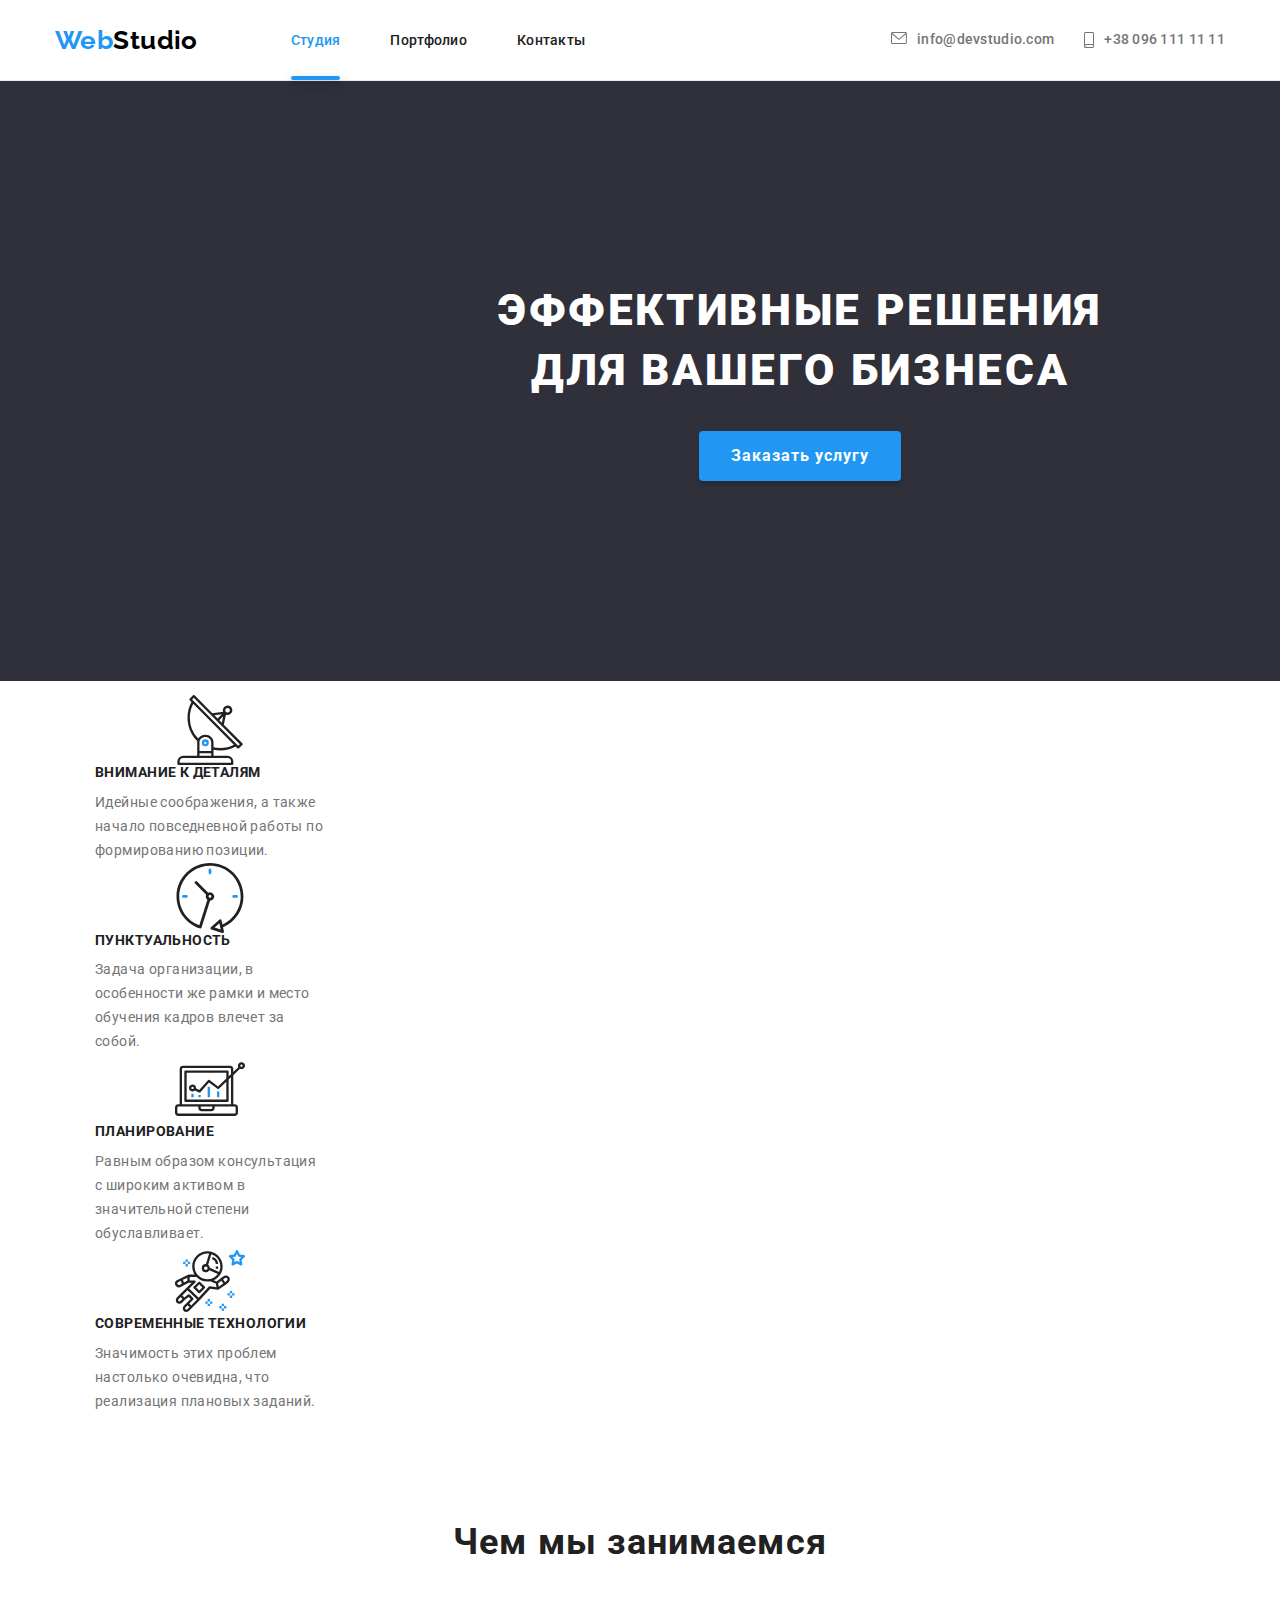
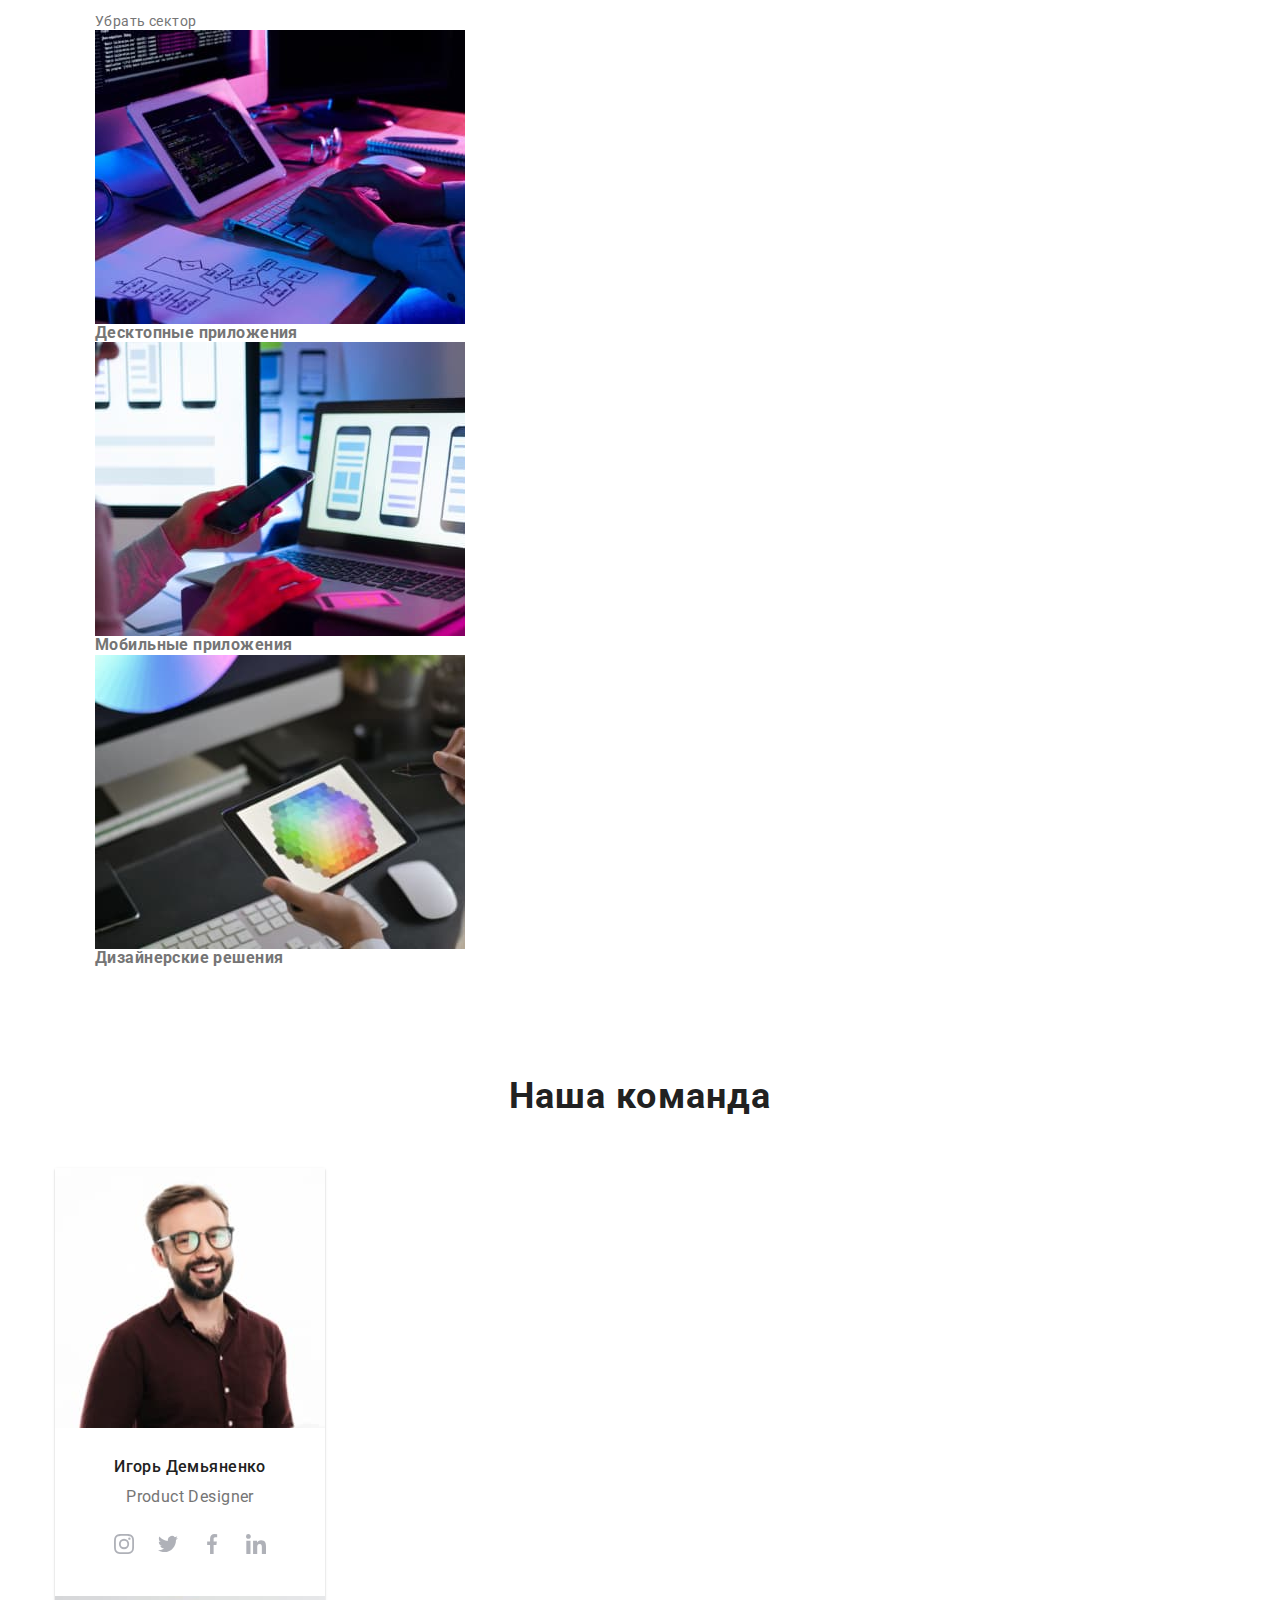
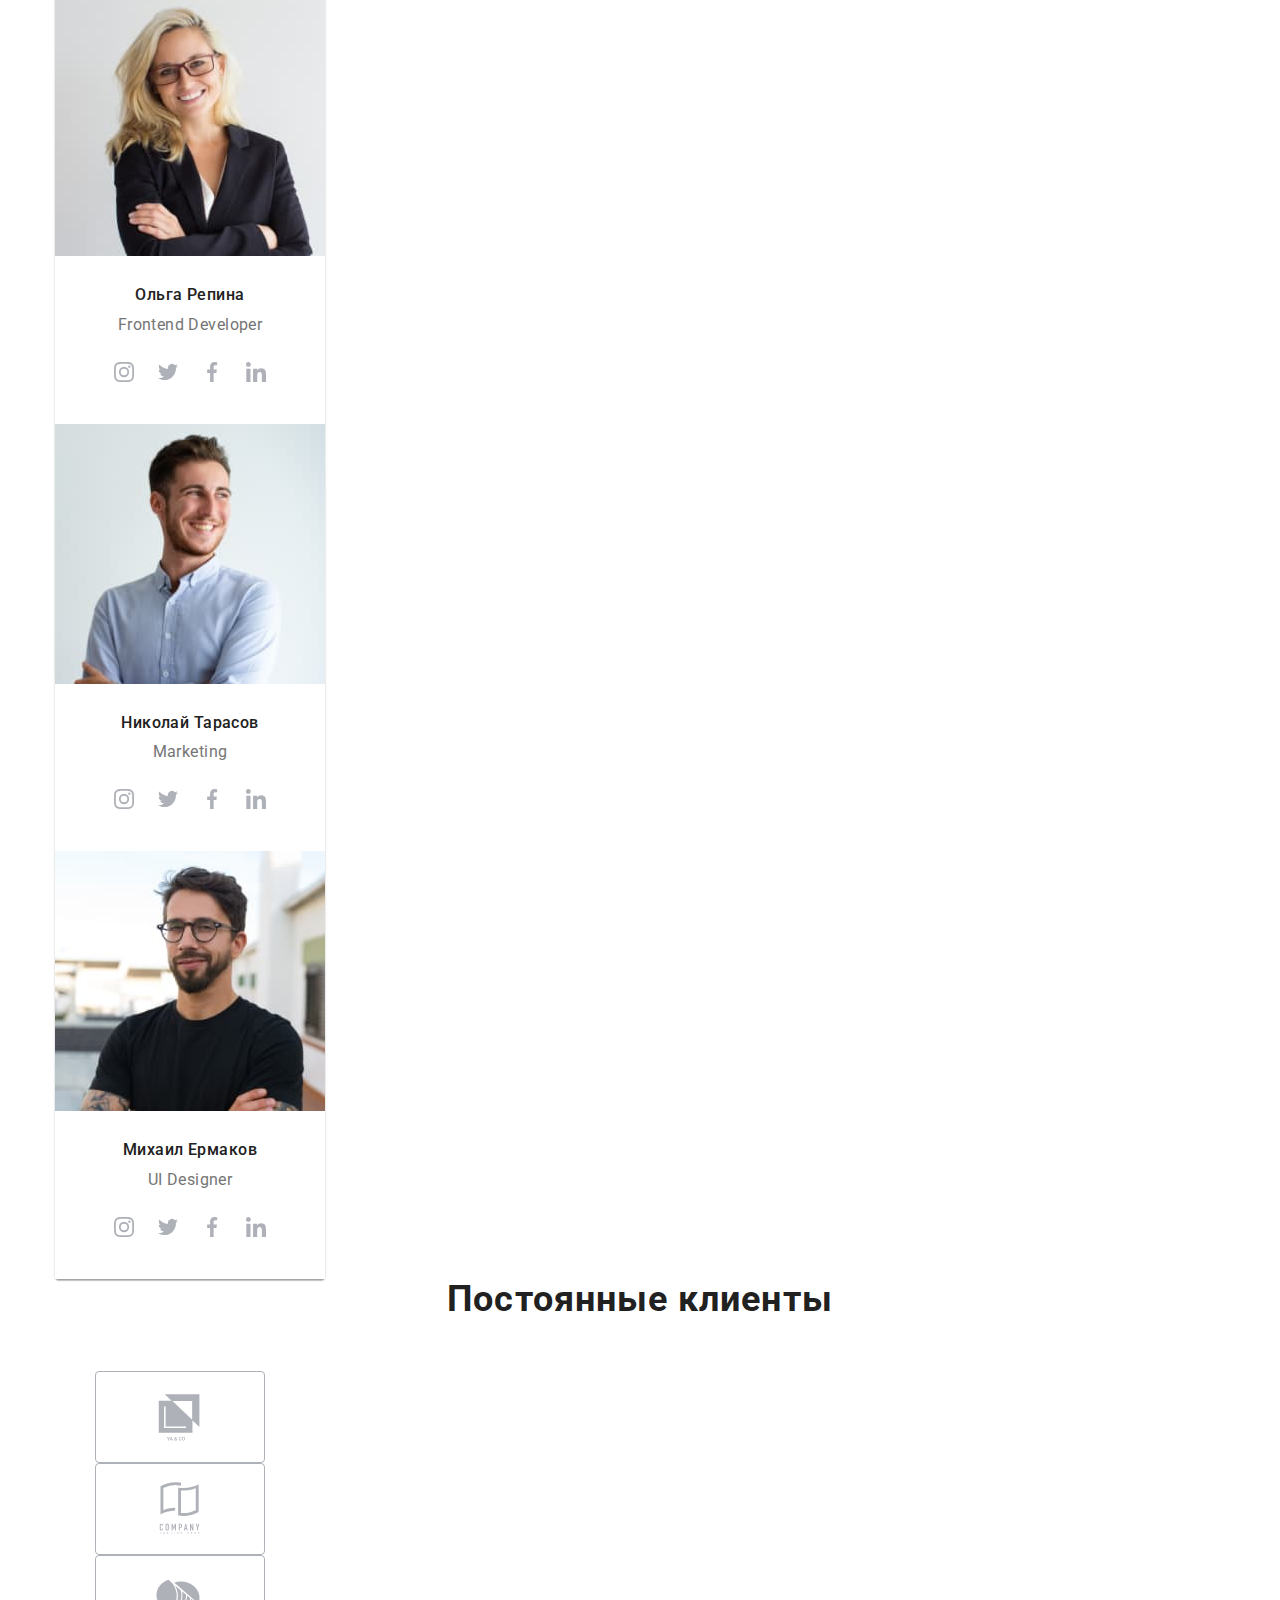
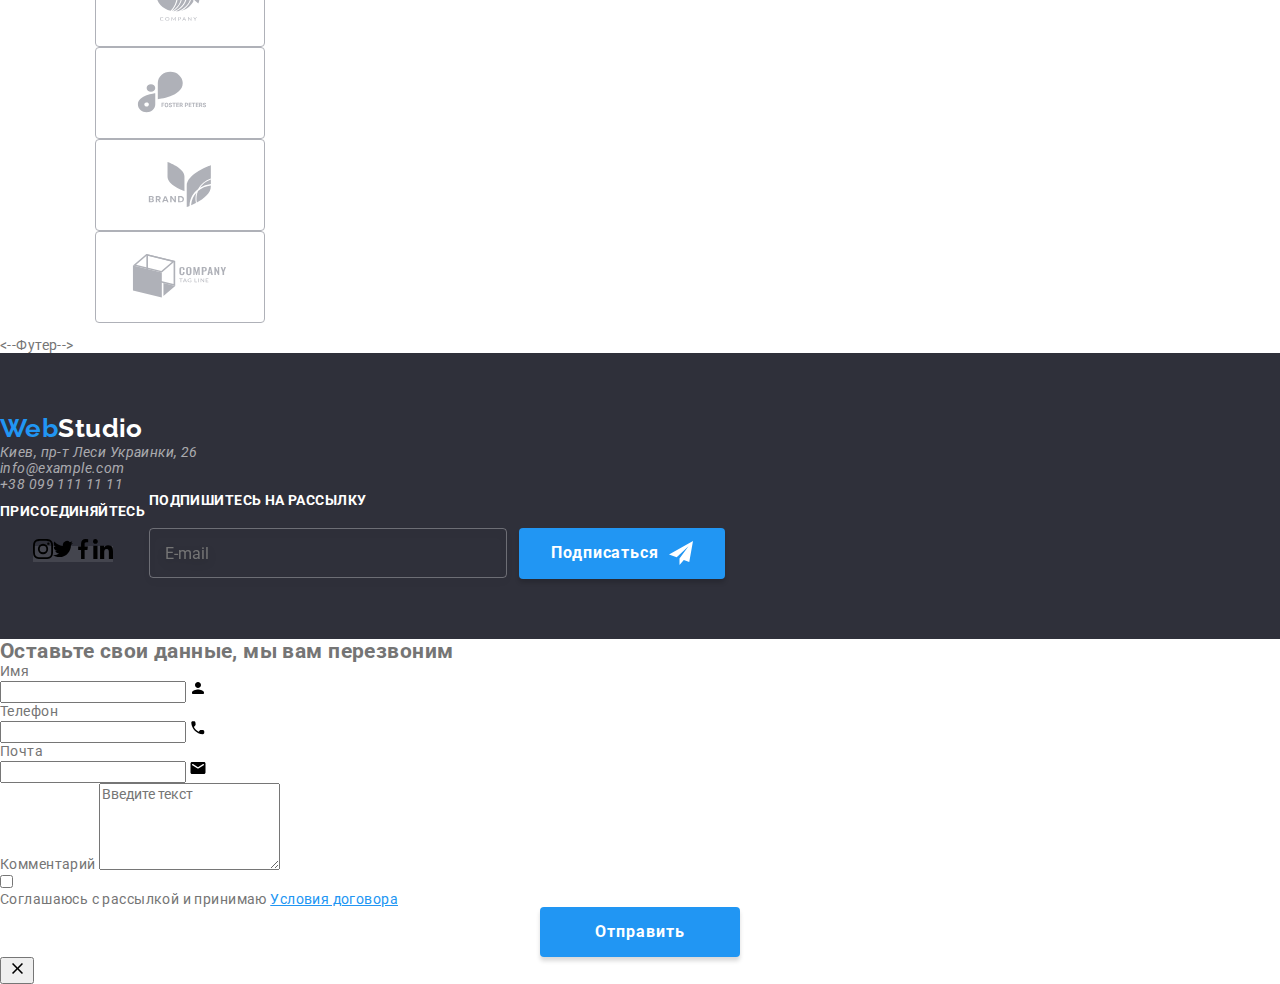
==== commit d93e08f3: "add-bem" ====
--- a/index.html
+++ b/index.html
@@ -42,14 +42,14 @@
           <ul class="contacts">
               <li class="contacts__item">
                 <a  href="mailto:info@devstudio.com" class="contacts__link"> 
-                  <svg width="16" height="12" class="contacts__icon mail--icon">
+                  <svg width="16" height="12" class="contacts__icon">
                     <use href="./images/icons.svg/spite.svg#icon-mail"></use>
                  </svg>info@devstudio.com
                 </a>
               </li>
               <li class="contacts__item">
                 <a  href="tel:+380961111111" class="contacts__link" >
-                  <svg width="10" height="16" class="contacts__icon smart--icon">
+                  <svg width="10" height="16" class="contacts__icon">
                     <use href="./images/icons.svg/spite.svg#icon-smartphone"></use>
                   </svg>+38 096 111 11 11
                 </a>
@@ -62,7 +62,7 @@
 
     <main>
       <!--Герой-->
-      <section class="hero photo"> 
+      <section class="hero"> 
      
         <div class="hero__container">
           <h1 class="hero__heading">Эффективные решения для вашего бизнеса</h1>
@@ -74,14 +74,14 @@
       </section>
 
       <!--Особенности-->
-      <section class="section">
+      <section class="section advantage">
         <div class="container">
           <h2 class="hidden">Особенности</h2>
          
-            <ul class="advantage">
-
-              <li class="advantage__list">
-                <div class="advantage__div">
+            <ul class="advantage__list">
+
+              <li class="advantage__item">
+                <div class="advantage__box">
                   <svg width="70" height="70" class="advantage__icon">
                     <use href="./images/icons.svg/spite.svg#icon-antenna"></use>
                   </svg>
@@ -96,8 +96,8 @@
                 </div>
                
               </li>
-              <li class="advantage__list">
-                <div class="advantage__div">
+              <li class="advantage__item">
+                <div class="advantage__box">
                   <svg width="70" height="70" class="advantage__icon">
                     <use href="./images/icons.svg/spite.svg#icon-clock"></use>
                   </svg>
@@ -112,8 +112,8 @@
                  </div>
                
               </li>
-              <li class="advantage__list">
-                <div class="advantage__div">
+              <li class="advantage__item">
+                <div class="advantage__box">
                   <svg width="70" height="70" class="advantage__icon">
                     <use href="./images/icons.svg/spite.svg#icon-diagram"></use>
                   </svg>
@@ -128,8 +128,8 @@
                  </div>
                 
               </li>
-              <li class="advantage__list">
-                <div class="advantage__div">
+              <li class="advantage__item">
+                <div class="advantage__box">
                   <svg width="70" height="70" class="advantage__icon">
                     <use href="./images/icons.svg/spite.svg#icon-astronaut"></use>
                   </svg>
@@ -147,29 +147,29 @@
         </div>
       </section>
       <!--Чем мы занимаемся-->
-      <section class="section">
+      <section class="section services">
         <div class="container">
             <h2 class="chapter">Чем мы занимаемся</h2>
 
-            <ul class="services-sector">
-              <li class="services-sector__list">
+            <ul class="services__list">
+              <li class="services__item">  Убрать сектор
                   <img src="./images/project-1.jpg" alt="десктопные приложения" width="370" />
-                  <div class="services-sector__content">
-                    <h3 class="services-sector__caption">Десктопные приложения</h3>
+                  <div class="services__content">
+                    <h3 class="services__caption">Десктопные приложения</h3>
                   </div>
               </li>
-              <li class="services-sector__list">
+              <li class="services__item">
                   <img src="./images/project-3.jpg" alt="мобильные приложения" width="370" />
-                  <div class="services-sector__content">
-                    <h3 class="services-sector__caption">Мобильные приложения</h3>
+                  <div class="services__content">
+                    <h3 class="services__caption">Мобильные приложения</h3>
                   </div>
                 
               </li>
-              <li class="services-sector__list">
+              <li class="services__item">
               
                   <img src="./images/project-2.jpg" alt="дизайнерские решения" width="370" />
-                    <div class="services-sector__content">
-                      <h3 class="services-sector__caption">Дизайнерские решения</h3>
+                  <div class="services__content">
+                      <h3 class="service__caption">Дизайнерские решения</h3>
                     </div>
                 
               </li>
@@ -177,39 +177,39 @@
         </div>
       </section>
       <!--Наша команда-->
-      <section class="section fone-comand"> 
+      <section class="employees"> 
         <div class="container">
             <h2 class="chapter">Наша команда</h2>
-            <ul class="employees">
-              <li class="employees__list">
+            <ul class="employees__list"> 
+              <li class="employees__item"> 
                 <img src="./images/team-1.jpg" alt="работник-1" width="270" />
 
                 <div class="employees__info">
                   <h3 class="employees__developer">Игорь Демьяненко</h3>
                     <p class="employees__position">Product Designer</p>
                     <ul class="net">
-                        <li class="net__list">
+                        <li class="net__item">
                           <a href="https://www.instagram.com/" target="_blank" rel="noreferrer noopener" width="44" height="44" class="net__link" >
                             <svg width="20" height="20">
                               <use href="./images/icons.svg/spite.svg#icon-instagram"></use>
                             </svg>
                           </a>
                         </li>
-                        <li class="net__list">
+                        <li class="net__item">
                           <a href="https://twitter.com/" target="_blank" rel="noreferrer noopener" class="net__link" >
                             <svg width="20" height="20">
                               <use href="./images/icons.svg/spite.svg#icon-twitter"></use>
                             </svg>
                           </a>
                         </li>
-                        <li class="net__list">
+                        <li class="net__item">
                           <a href="https://www.facebook.com/" target="_blank" rel="noreferrer noopener" class="net__link" >
                             <svg width="20" height="20">
                               <use href="./images/icons.svg/spite.svg#icon-facebook"></use>
                             </svg>
                           </a>
                         </li>
-                        <li class="net__list">
+                        <li class="net__item">
                           <a href="https://www.linkedin.com/" target="_blank" rel="noreferrer noopener" class="net__link" >
                             <svg width="20" height="20">
                               <use href="./images/icons.svg/spite.svg#icon-linkedin"></use>
@@ -221,34 +221,35 @@
                     
                 </div>
               </li>
-              <li class="employees__list">
+              <li class="employees__item">
                 <img src="./images/team-2.jpg" alt="работник-2" width="270" />
                 <div class="employees__info">
                   <h3 class="employees__developer">Ольга Репина</h3>
                     <p class="employees__position">Frontend Developer</p>
                       <ul class="net">
-                        <li class="net__list">
-                          <a href="https://www.instagram.com/" target="_blank" rel="noreferrer noopener" width="44" height="44" class="net__link" >
+                        <li class="net__item">
+
+                          <a href="https://www.instagram.com/" target="_blank" rel="noreferrer noopener" class="net__link" >
                             <svg width="20" height="20">
                               <use href="./images/icons.svg/spite.svg#icon-instagram"></use>
                             </svg>
                           </a>
                         </li>
-                        <li class="net__list">
+                        <li class="net__item">
                           <a href="https://twitter.com/" target="_blank" rel="noreferrer noopener" class="net__link" >
                             <svg width="20" height="20">
                               <use href="./images/icons.svg/spite.svg#icon-twitter"></use>
                             </svg>
                           </a>
                         </li>
-                        <li class="net__list">
+                        <li class="net__item">
                           <a href="https://www.facebook.com/" target="_blank" rel="noreferrer noopener" class="net__link" >
                             <svg width="20" height="20">
                               <use href="./images/icons.svg/spite.svg#icon-facebook"></use>
                             </svg>
                           </a>
                         </li>
-                        <li class="net__list">
+                        <li class="net__item">
                           <a href="https://www.linkedin.com/" target="_blank" rel="noreferrer noopener" class="net__link" >
                             <svg width="20" height="20">
                               <use href="./images/icons.svg/spite.svg#icon-linkedin"></use>
@@ -258,7 +259,7 @@
                       </ul>
                 </div>
               </li>
-              <li class="employees__list">
+              <li class="employees__item">
                 <img 
                   src="./images/team-3.jpg"
                   alt="работник-3"
@@ -268,28 +269,28 @@
                   <h3 class="employees__developer">Николай Тарасов</h3>
                   <p class="employees__position">Marketing</p>
                     <ul class="net">
-                      <li class="net__list">
+                      <li class="net__item">
                         <a href="https://www.instagram.com/" target="_blank" rel="noreferrer noopener" width="44" height="44" class="net__link" >
                           <svg width="20" height="20">
                             <use href="./images/icons.svg/spite.svg#icon-instagram"></use>
                           </svg>
                         </a>
                       </li>
-                      <li class="net__list">
+                      <li class="net__item">
                         <a href="https://twitter.com/" target="_blank" rel="noreferrer noopener" class="net__link" >
                           <svg width="20" height="20">
                             <use href="./images/icons.svg/spite.svg#icon-twitter"></use>
                           </svg>
                         </a>
                       </li>
-                        <li class="net__list">
+                        <li class="net__item">
                         <a href="https://www.facebook.com/" target="_blank" rel="noreferrer noopener" class="net__link" >
                           <svg width="20" height="20">
                             <use href="./images/icons.svg/spite.svg#icon-facebook"></use>
                           </svg>
                         </a>
                       </li>
-                      <li class="net__list">
+                      <li class="net__item">
                         <a href="https://www.linkedin.com/" target="_blank" rel="noreferrer noopener" class="net__link" >
                           <svg width="20" height="20">
                             <use href="./images/icons.svg/spite.svg#icon-linkedin"></use>
@@ -299,34 +300,34 @@
                      </ul>
                 </div>
               </li>
-              <li class="employees__list">
+              <li class="employees__item">
                 <img src="./images/team-4.jpg" alt="работник-4" width="270" />
                   <div class="employees__info">
                       <h3 class="employees__developer">Михаил Ермаков</h3>
                       <p class="employees__position">UI Designer</p>
                       <ul class="net">
-                        <li class="net__list">
+                        <li class="net__item">
                           <a href="https://www.instagram.com/" target="_blank" rel="noreferrer noopener" width="44" height="44" class="net__link" >
                             <svg width="20" height="20">
                               <use href="./images/icons.svg/spite.svg#icon-instagram"></use>
                             </svg>
                           </a>
                         </li>
-                        <li class="net__list">
+                        <li class="net__item">
                           <a href="https://twitter.com/" target="_blank" rel="noreferrer noopener" class="net__link" >
                             <svg width="20" height="20">
                               <use href="./images/icons.svg/spite.svg#icon-twitter"></use>
                             </svg>
                           </a>
                         </li>
-                        <li class="net__list">
+                        <li class="net__item">
                           <a href="https://www.facebook.com/" target="_blank" rel="noreferrer noopener" class="net__link" >
                           <svg width="20" height="20">
                             <use href="./images/icons.svg/spite.svg#icon-facebook"></use>
                           </svg>
                           </a>
                         </li>
-                        <li class="net__list">
+                        <li class="net__item">
                           <a href="https://www.linkedin.com/" target="_blank" rel="noreferrer noopener" class="net__link" >
                             <svg width="20" height="20">
                               <use href="./images/icons.svg/spite.svg#icon-linkedin"></use>
@@ -336,7 +337,7 @@
 
                       </ul>
                   </div>  
-
+              </li>
 
             </ul>
                
@@ -345,10 +346,10 @@
         </div>
       </section>
       <!-- НАШИ КЛИЕНТЫ -->
-      <section class="section" >
+      <section class="section clients" >
         <div class="container">
           <h2 class="chapter">Постоянные клиенты</h2>
-          <ul class="clients">
+          <ul class="clients__list">
             
             <li class="client__item">
 
@@ -411,16 +412,16 @@
         </div>
       </section>
     </main>
-    <!--Футер-->
+    <--Футер-->
     <footer class="footer">
-      <div class="container horizontally">
+      <div class="container-footer">
         <div class="footer__nav">
           <a href="./index.html" class="logo logo--descent" lang="en"
-            >Web<span class="logo__text--inverse">Studio</span>
+            >Web<span class="logo__text--inverse">Studio</span> 
           </a>
           <address id="jump">
             <ul class="footer__contacts">
-              <li class="footer__list footer__list--white">
+              <li class="footer__input--white ">
                 <a
                   class="footer__link"
                   href="https://goo.gl/maps/G1CAAFJS9kJ3VyLe6"
@@ -431,37 +432,37 @@
                 </a>
               </li>
 
-              <li class="footer__list"><a class="footer__link" href="mailto:info@example.com">info@example.com</a></li>
-              <li class="footer__list"><a class="footer__link" href="tel:+380991111111">+38 099 111 11 11</a></li>
+              <li class="footer__input"><a class="footer__link" href="mailto:info@example.com">info@example.com</a></li>
+              <li class="footer__input"><a class="footer__link" href="tel:+380991111111">+38 099 111 11 11</a></li>
             </ul>
           </address>
         </div>
         <div class="footer__content">
           <p class="footer__text">присоединяйтесь</p>
           <ul class="net">
-              <li class="net__list">
-                <a href="https://www.instagram.com/" target="_blank" rel="noreferrer noopener" class="net__link net__link--color" >
+              <li class="net__item">
+                <a href="https://www.instagram.com/" target="_blank" rel="noreferrer noopener" class="net__link--color" >
                   <svg width="20" height="20">
-                    <use href="./images/icons.svg/spite.svg#icon-instagram"></use>
-                  </svg>
-                </a>
-              </li>
-                <li class="net__list">
-                  <a href="https://twitter.com/" target="_blank" rel="noreferrer noopener" class="net__link net__link--color" >
+                    <use href="./images/icons.svg/spite.svg#icon-instagram"></use
+                  </svg>
+                </a>
+              </li>
+                <li class="net__item">
+                  <a href="https://twitter.com/" target="_blank" rel="noreferrer noopener" class="net__link--color" >
                     <svg width="20" height="20">
                       <use href="./images/icons.svg/spite.svg#icon-twitter"></use>
                     </svg>
                   </a>
                 </li>
-              <li class="net__list">
-                <a href="https://www.facebook.com/" target="_blank" rel="noreferrer noopener" class="net__link net__link--color" >
+              <li class="net__item">
+                <a href="https://www.facebook.com/" target="_blank" rel="noreferrer noopener" class="net__link--color" >
                   <svg width="20" height="20">
                     <use href="./images/icons.svg/spite.svg#icon-facebook"></use>
                   </svg>
                 </a>
               </li>
-              <li class="net__list">
-                <a href="https://www.linkedin.com/" target="_blank" rel="noreferrer noopener" class="net__link net__link--color" >
+              <li class="net__item">
+                <a href="https://www.linkedin.com/" target="_blank" rel="noreferrer noopener" class="net__link--color" >
                   <svg width="20" height="20">
                     <use href="./images/icons.svg/spite.svg#icon-linkedin"></use>
                   </svg>
@@ -475,7 +476,7 @@
           <p class="footer__text">подпишитесь на рассылку
             <form class="subscription" name="subscription" autocomplete="on">
               <label class="subscription__label">
-                <input placeholder="E-mail" type="email" name="email" class="subscription__input" />
+                <input  type="email" name="email" class="subscription__input" placeholder="E-mail"/>
 
                 <button type="button" class="button">Подписаться
                   <svg width="24" height="24" class="subscription__icon">
@@ -489,57 +490,57 @@
         </div>
       </div>
     </footer>
-    <div data-modal class="modal-bgr is-hidden ">
+    <div data-modal class="modal is-hidden ">
              
-      <div class="modal-form">
-        <h2 class="modal-header">Оставьте свои данные, мы вам перезвоним</h2>
+      <div class="modal__form">
+        <h2 class="modal__header">Оставьте свои данные, мы вам перезвоним</h2>
         
-        <form autocomplete="on" class="signap-form">
+        <form autocomplete="on" class="signap">
           
-              <label class="label-group">
-                <span class="input-tag">Имя</span>
-                <div class="input-wrapper">
-              
-                  <input class="input-field" type="name" name="name" required />
+              <label class="signap__label">
+                <span class="signap__title">Имя</span>
+                <div class="signap__wrapper">
+              
+                  <input class="signap__input" type="name" name="name" required />
                   <svg width="18" height="18" class="icon-field">
                     <use href="./images/icons.svg/spite.svg#icon-person"></use>
                   </svg>
                 </div>
               </label>
          
-              <label class="label-group">
-                <span class="input-tag">Телефон</span>
-                <div class="input-wrapper">
-            
-                  <input class="input-field" type="tel" name="tel" required />
-                  <svg width="18" height="18" class="icon-field">
+              <label class="signap__label">
+                <span class="signap__title">Телефон</span>
+                <div class="signap__wrapper">
+            
+                  <input class="signap__input" type="tel" name="tel" required />
+                  <svg width="18" height="18" class="signap__icon">
                     <use href="./images/icons.svg/spite.svg#icon-phone-black"></use>
                   </svg>
                 </div>
               </label>
             
-              <label class="label-group">
-                <span class="input-tag">Почта</span>
-                <div class="input-wrapper">
-              
-                  <input class="input-field" type="email" name="email" required />
-                  <svg width="18" height="18" class="icon-field">
+              <label class="signap__label">
+                <span class="signap__title">Почта</span>
+                <div class="signap__wrapper">
+              
+                  <input class="signap__input" type="email" name="email" required />
+                  <svg width="18" height="18" class="signap__icon">
                     <use href="./images/icons.svg/spite.svg#icon-email-black"></use>
                   </svg>
                 </div>
               </label>
             
-              <label class="commit-textarea" for="textarea-field">Комментарий</label>
-                <textarea class="textarea-field" name="feedback" rows="5" id="textarea-field" placeholder="Введите текст"></textarea>
+              <label class="commit" for="commit__textarea">Комментарий</label>
+                <textarea class="commit__textarea" name="feedback" rows="5" id="commit__textarea" placeholder="Введите текст"></textarea>
            
-              <label class="label-checkbox">
-                <div class="div-checkbox">
-                  <input class="input-checkbox" type="checkbox" name="consert"/>
-                  <svg width="16" height="15" class="checkbox-icon">
+              <label class="checkbox">
+                <div class="checkbox__box">
+                  <input class="checkbox__input" type="checkbox" name="consert"/>
+                  <svg width="16" height="15" class="checkbox__icon">
                     <use href="./images/icons.svg/spite.svg#icon-checkbox"></use>
                   </svg>
               
-                  <p class="text-checkbox">Соглашаюсь с рассылкой и принимаю <a class="checkbox-link" href="input-checkbox-link"> Условия договора</a></p> 
+                  <p class="checkbox__text">Соглашаюсь с рассылкой и принимаю <a class="checkbox-link" href="input-checkbox-link"> Условия договора</a></p> 
                 
                 </div>
               </label>
@@ -548,7 +549,7 @@
             
         </form>
        
-        <button data-modal-close  class="close-modal">
+        <button data-modal-close  class="modal__close">
           <svg width="18" height="18" >
           <use href="./images/icons.svg/spite.svg#icon-close"></use>
         </svg>
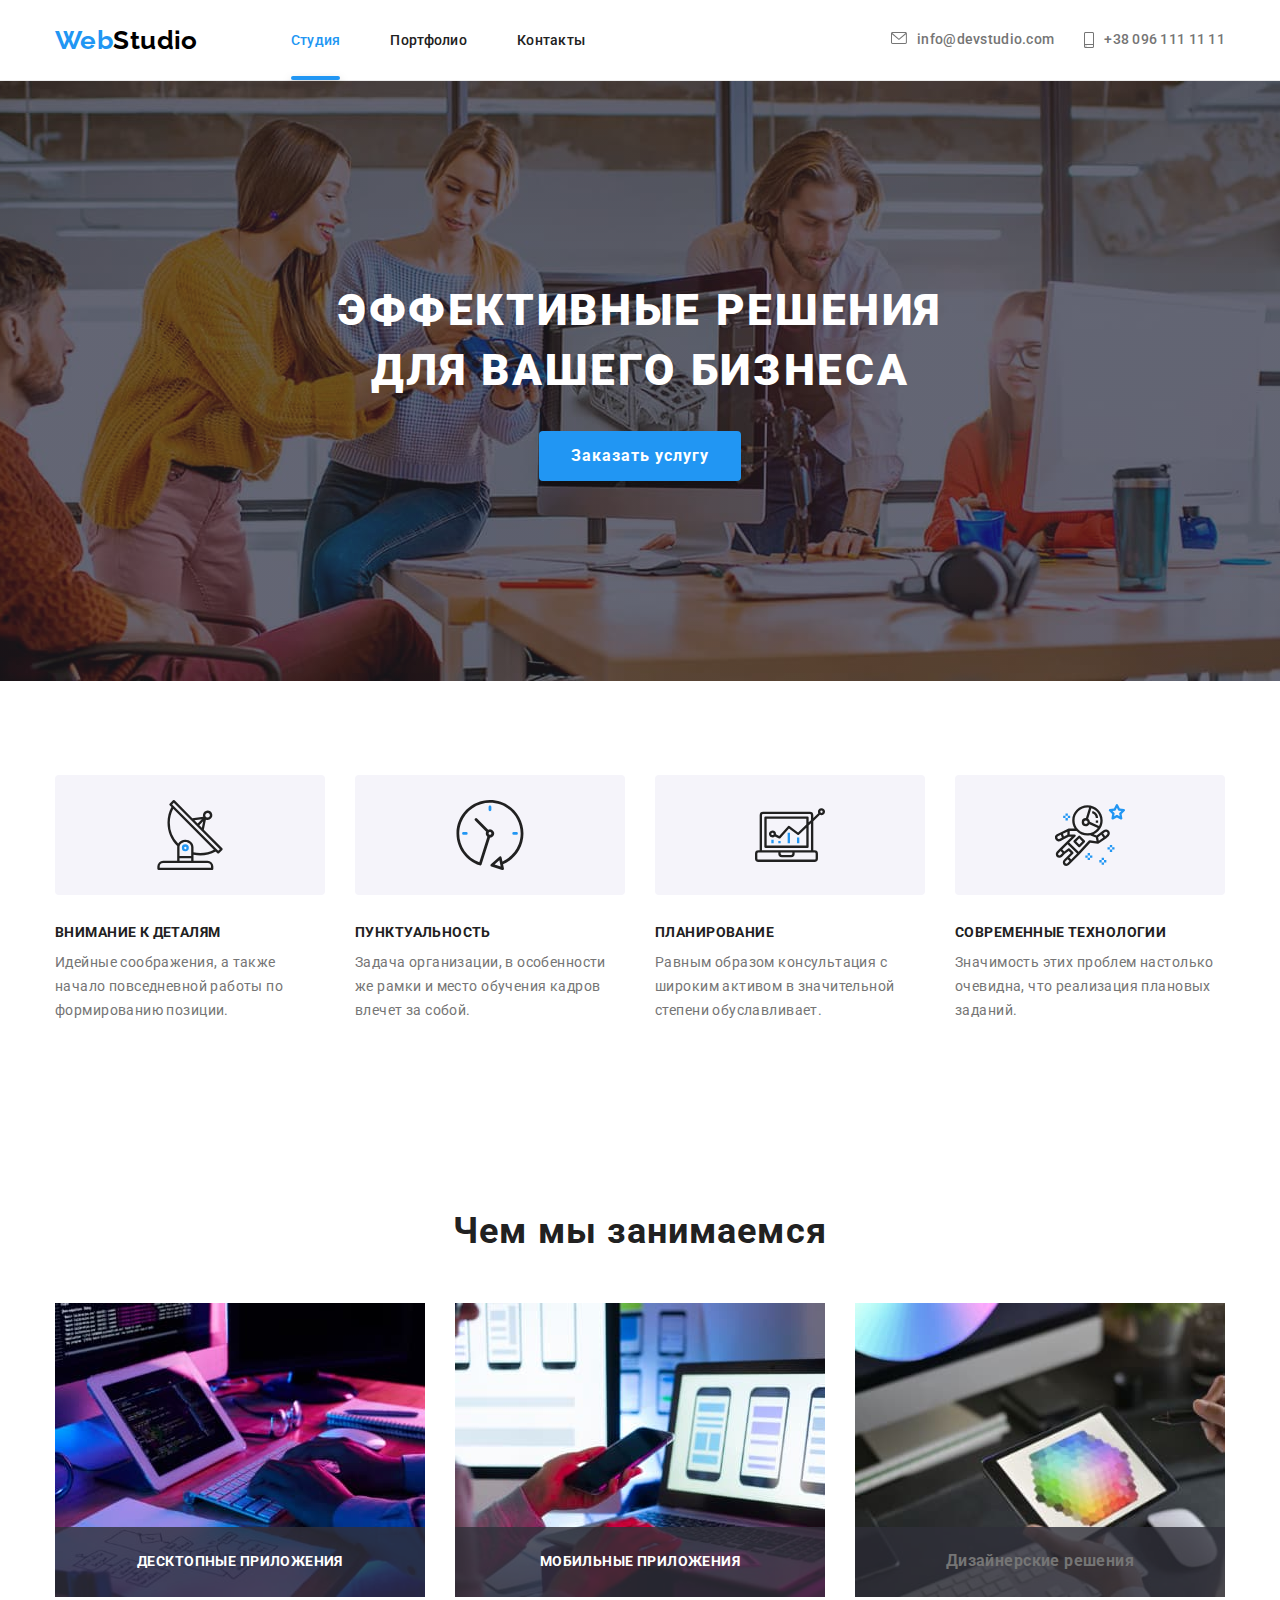
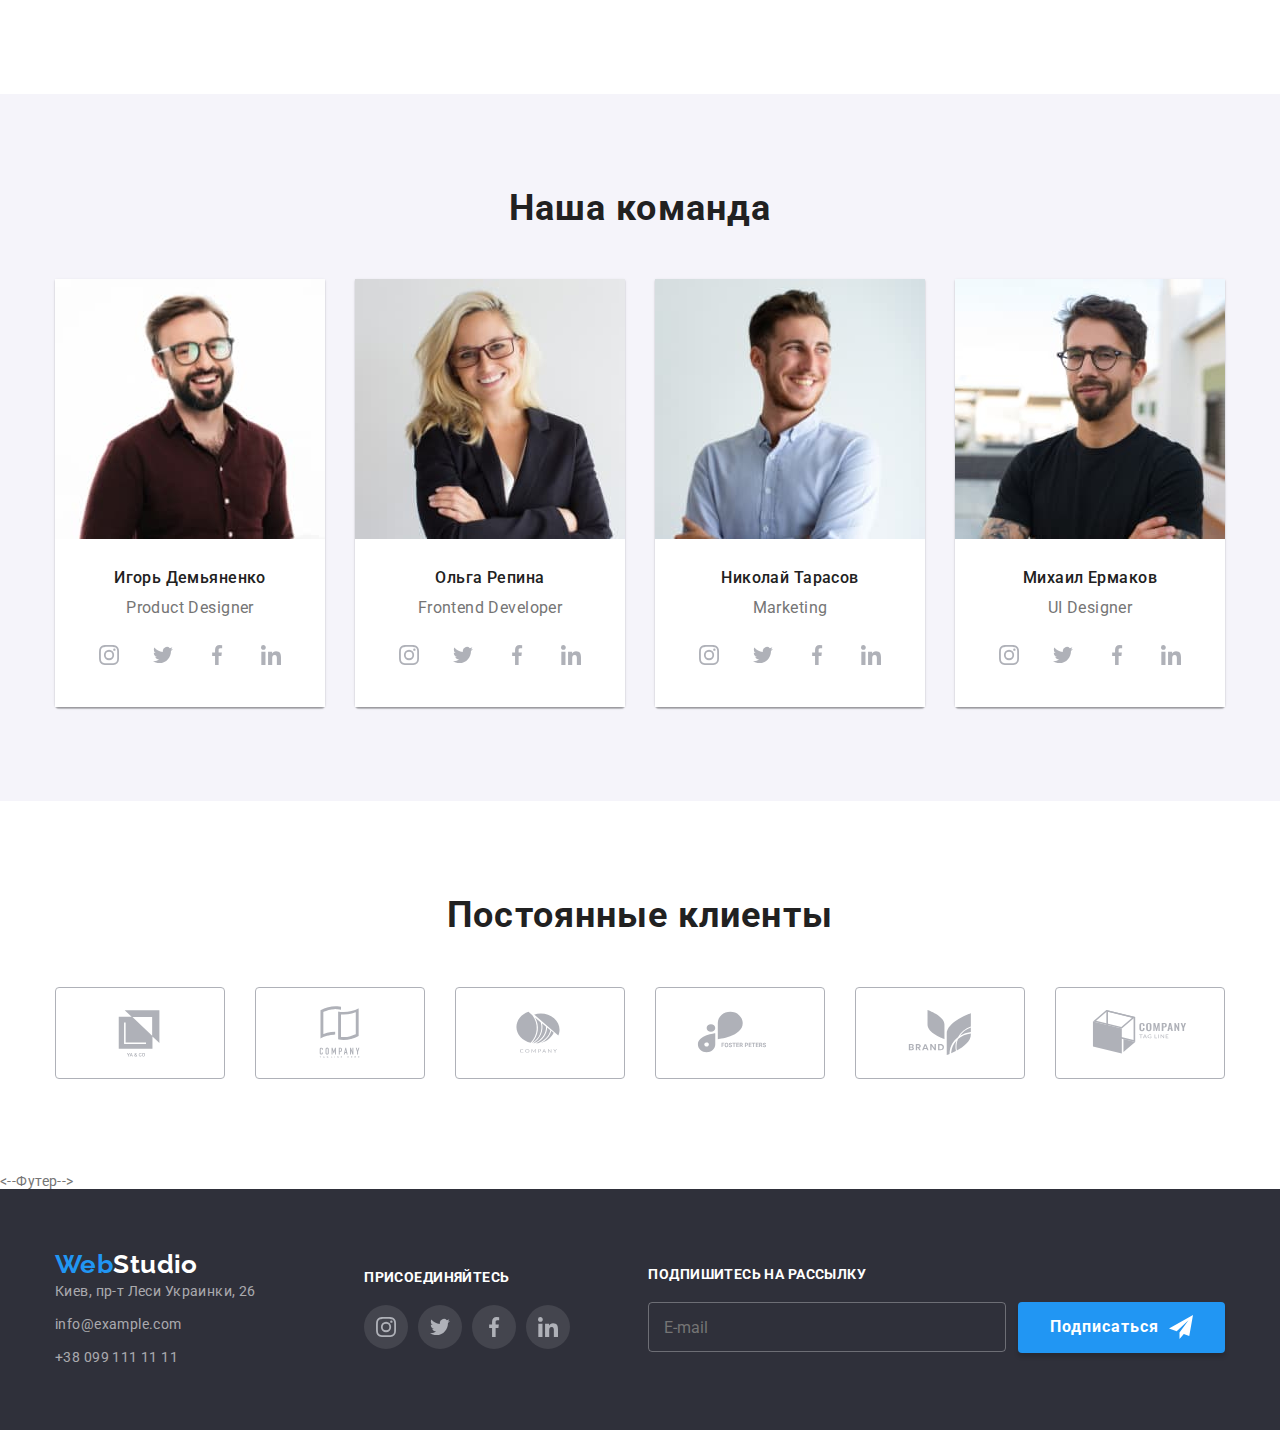
==== commit 1c03f5d4: "add-bem-portfolio" ====
--- a/index.html
+++ b/index.html
@@ -152,7 +152,7 @@
             <h2 class="chapter">Чем мы занимаемся</h2>
 
             <ul class="services__list">
-              <li class="services__item">  Убрать сектор
+              <li class="services__item"> 
                   <img src="./images/project-1.jpg" alt="десктопные приложения" width="370" />
                   <div class="services__content">
                     <h3 class="services__caption">Десктопные приложения</h3>
@@ -443,7 +443,7 @@
               <li class="net__item">
                 <a href="https://www.instagram.com/" target="_blank" rel="noreferrer noopener" class="net__link--color" >
                   <svg width="20" height="20">
-                    <use href="./images/icons.svg/spite.svg#icon-instagram"></use
+                    <use href="./images/icons.svg/spite.svg#icon-instagram"></use>
                   </svg>
                 </a>
               </li>
--- a/css/styles.css
+++ b/css/styles.css
@@ -76,16 +76,6 @@
   display: block;
 }
 
-.photo {
-  min-height: 600px;
-
-  background-image: linear-gradient(to right, rgba(47, 48, 58, 0.4), rgba(47, 48, 58, 0.4)),
-    url('../images/background/photo.jpg');
-  background-repeat: no-repeat;
-  background-position: center;
-  background-size: cover;
-}
-
 /* -------------------------------------------------------------СПРЯТАННЫЕ ЗАГОЛОВКИ h2,h1---------------------------------------------------------- */
 .hidden {
   position: absolute;
@@ -195,15 +185,20 @@
 }
 /* -------------------------------------------------------------------ГЕРОЙ------------------------------------------------------------ */
 .hero {
-  min-width: 1600px;
-  margin: 0;
-  margin-left: auto;
-  margin-right: auto;
+  max-width: 1600px;
+  margin: 0 auto;
+
   padding-top: 200px;
   padding-bottom: 200px;
-  align-items: center;
 
   background-color: var(--fluoric-background-color);
+  min-height: 600px;
+
+  background-image: linear-gradient(to right, rgba(47, 48, 58, 0.4), rgba(47, 48, 58, 0.4)),
+    url('../images/background/photo.jpg');
+  background-repeat: no-repeat;
+  background-position: center;
+  background-size: cover;
 }
 /* .hero.container {
   background: var(--fluoric-background-color);
@@ -284,7 +279,7 @@
   background: var(--hover-button-color);
 }
 /* ------------------------------------------------------------------ОСОБЕННОСТИ ИКОНКИ------------------------------------------------------- */
-.advantage__div {
+.advantage__box {
   display: flex;
   background-color: var(--fone-comand-color);
   border-radius: 4px;
@@ -303,17 +298,17 @@
   display: inline-block;
 } */
 /* -----------------------------------------------------------------ОСОБЕННОСТИ------------------------------------------------------- */
-.advantage {
-  display: flex;
-  padding: 0;
-  margin: 0;
-}
 .advantage__list {
+  display: flex;
+  padding: 0;
+  margin: 0;
+}
+.advantage__item {
   width: calc((100% - 3 * 30px) / 4);
   align-items: center;
   justify-content: center;
 }
-.advantage__list:not(:last-child) {
+.advantage__item:not(:last-child) {
   margin-right: 30px;
 }
 
@@ -366,21 +361,21 @@
   margin: 0;
   margin-bottom: 50px;
 }
-.services-sector {
+.services__list {
   display: inline-flex;
   margin: 0;
   padding: 0;
 }
 
-.services-sector__list {
+.services__item {
   position: relative;
   width: calc((100% - 2 * 30px) / 3);
 }
-.services-sector__list:not(:last-child) {
+.services__item:not(:last-child) {
   margin-right: 30px;
 }
 
-.services-sector__content {
+.services__content {
   display: flex;
   justify-content: center;
   align-items: center;
@@ -391,7 +386,7 @@
   padding: 27px auto;
   background: rgba(47, 48, 58, 0.8);
 }
-.services-sector__caption {
+.services__caption {
   font-weight: 700;
   line-height: 1.14;
   text-transform: uppercase;
@@ -411,7 +406,11 @@
 }
 /* -------------------------------------------------------------------НАША КОМАНДА------------------------------------------------ */
 
-.fone-comand {
+.employees {
+  padding-top: 94px;
+  padding-bottom: 94px;
+  margin: 0 auto;
+  align-items: center;
   background-color: var(--fone-comand-color);
 }
 
@@ -436,10 +435,11 @@
   display: flex;
   justify-content: center;
   padding: 0;
-
-  align-items: center;
-}
-.net__list {
+  margin: 0;
+
+  align-items: center;
+}
+.net__item {
   display: inline-block;
 
   justify-content: center;
@@ -447,7 +447,7 @@
   align-items: center;
   padding: 0;
 }
-.net__list:not(:last-child) {
+.net__item:not(:last-child) {
   margin-right: 10px;
 }
 .net__link {
@@ -470,18 +470,16 @@
   fill: var(--white-color);
 }
 
-.employees {
-  display: flex;
-  margin: 0;
-  margin-right: auto;
-  margin-left: auto;
-  padding: 0;
-
-  justify-content: center;
-  text-align: center;
-}
-
 .employees__list {
+  display: flex;
+  margin: 0 auto;
+  padding: 0;
+
+  justify-content: center;
+  text-align: center;
+}
+
+.employees__item {
   width: 270px;
   margin: 0;
   padding: 0;
@@ -492,7 +490,7 @@
     0px 2px 1px rgba(0, 0, 0, 0.2);
   border-radius: 0px 0px 4px 4px;
 }
-.employees__list:not(:last-child) {
+.employees__item:not(:last-child) {
   margin-right: 30px;
 }
 
@@ -521,7 +519,7 @@
 
 /* ---------------------------------------------------------------------НАШИ КЛИЕНТЫ----------------------------------------------------------------- */
 
-.clients {
+.clients__list {
   display: flex;
   padding: 0;
   margin: 0 auto;
@@ -555,21 +553,9 @@
   border: 1px solid var(--accent-color);
 }
 
-/* -------------------------------------------------------------------КНОПКА РАЗДЕЛ "ВСЕ"---------------------------------------------- */
-
-.all:hover,
-.all:focus {
-  background: var(--accent-color);
-  color: var(--white-color);
-}
-
 /* --------------------------------------------------КНОПКИ РАЗДЕЛОВ "ВСЕ" "ВЕБ-САЙТЫ, "ПРИЛОЖЕНИЕ", "ДИЗАЙН", "МАРКЕТИНГ" --------------------------------------------------- */
 
-.all,
-.web-sites,
-.applications,
-.design,
-.marketing {
+.projects__button {
   background-color: var(--fone-comand-color);
   color: var(--title-text-color);
 
@@ -595,41 +581,20 @@
 
   transition: background 250ms var(--time-distribution), color 250ms var(--time-distribution);
 }
-.marketing {
-  margin: 0;
-}
-.btn {
-  display: block;
-}
-.btn:not(:last-child) {
-  margin-right: 8px;
-}
-
-/* ----------------------------------------------------------------------------------ХОВЕРЫ И ФОКУСЫ КНОПОК РАЗДЕЛОВ------------------------------------------------------ */
-.web-sites:hover,
-.web-sites:focus {
+.projects__button:hover,
+.projects__button:focus {
   background: var(--accent-color);
   color: var(--white-color);
 }
-.applications:hover,
-.applications:focus {
-  background: var(--accent-color);
-  color: var(--white-color);
-}
-
-.design:hover,
-.design:focus {
-  background: var(--accent-color);
-  color: var(--white-color);
-}
-
-.marketing:hover,
-.marketing:focus {
-  background: var(--accent-color);
-  color: var(--white-color);
-}
+.projects__input {
+  display: block;
+}
+.projects__input:not(:last-child) {
+  margin-right: 8px;
+}
+
 /* ----------------------------------------------------------------------ПРОЕКТЫ------------------------------------------------------------------- */
-.name-project {
+.catalog__name {
   color: var(--title-text-color);
 
   font-weight: 700;
@@ -639,11 +604,11 @@
 
   margin: 0;
 }
-.name-project a {
+.catalog__link {
   font-family: inherit;
   text-decoration: none;
 }
-.project {
+.catalog__project {
   color: var(--primary-text-color);
 
   font-size: 16px;
@@ -697,23 +662,26 @@
   padding: 0;
   margin-right: 10px;
 }
-.mail--icon {
-  padding: 0;
-}
-.smart--icon {
-  width: 10px;
-  height: 16px;
-  padding: 0;
-}
+
 .contacts__link:hover .contacts__icon,
 .contacts__link:focus .contacts__icon {
   fill: var(--accent-color);
 }
 
 /* -------------------------------------------------------------------ФУТЕР----------------------------------------------------------------*/
+.container-footer {
+  display: flex;
+
+  width: 1200px;
+  align-items: center;
+  margin: 0 auto;
+  padding: 0;
+  padding-right: 15px;
+  padding-left: 15px;
+}
 .footer {
   display: block;
-  align-items: baseline;
+
   margin: 0 auto;
   padding-left: 0;
   padding-right: 0;
@@ -726,10 +694,7 @@
 .logo--descent {
   margin-bottom: 20px;
 }
-.horizontally {
-  display: flex;
-  align-items: baseline;
-}
+
 .footer__nav {
   width: 231px;
 }
@@ -742,7 +707,7 @@
   color: var(--accent-color);
 }
 
-.footer__list {
+.footer__input {
   font-family: 'Roboto';
   font-style: normal;
   font-weight: 400;
@@ -752,13 +717,23 @@
   justify-content: left;
   text-decoration: none;
 }
-.footer__list:not(:last-child) {
+.footer__input:not(:last-child) {
   margin-bottom: 9px;
 }
-.footer__list--white {
+.footer__input--white {
+  font-family: 'Roboto';
+  font-style: normal;
+  font-weight: 400;
+  line-height: 1.71;
+
+  text-align: left;
+  justify-content: left;
+  text-decoration: none;
   color: var(--white-color);
 }
-
+.footer__input--white:not(:last-child) {
+  margin-bottom: 9px;
+}
 .footer__link {
   color: var(--footer-contacts-color);
   text-decoration: none;
@@ -796,7 +771,24 @@
   color: var(--white-color);
 }
 .net__link--color {
+  display: flex;
+  width: 44px;
+  height: 44px;
+  justify-content: center;
+  text-align: center;
+  align-items: center;
+
+  border-radius: 50%;
+  background-color: var(--white-color);
+  fill: var(--icon-fill);
+  outline: none;
+  transition: background-color 250ms var(--time-distribution), fill 250ms var(--time-distribution);
   background-color: rgba(255, 255, 255, 0.1);
+}
+.net__link--color:hover,
+.net__link--color:focus {
+  background-color: var(--accent-color);
+  fill: var(--white-color);
 }
 
 /* -----------------------------------------------------ПОДПИСАТЬСЯ--------------------------------- */
@@ -819,23 +811,26 @@
   cursor: pointer;
 
   border: 1px solid rgba(255, 255, 255, 0.3);
-  filter: drop-shadow(0px 4px 4px rgba(0, 0, 0, 0.15));
+  /* filter: drop-shadow(0px 4px 4px rgba(0, 0, 0, 0.15)); */
   border-radius: 4px;
 
   color: var(--white-color);
   background-color: transparent;
+  transition: box-shadow 250ms var(--time-distribution), border-color 250ms var(--time-distribution);
 }
 
 .subscription__icon {
   margin-left: 10px;
 }
-.subscription__label:focus {
-  border: 1px solid var(--accent-color);
+.subscription__input:focus,
+.subscription__input:hover {
+  box-shadow: drop-shadow(0px 4px 4px rgba(0, 0, 0, 0.15));
+  border-color: var(--accent-color);
 }
 
 /* --------------------------------------------------------------ГЕРОЙ 2 СТРАНИЦА----------------------------------- */
 
-.title-list-btn {
+.projects__list {
   display: flex;
   justify-content: center;
   text-align: center;
@@ -845,40 +840,36 @@
   margin-bottom: 50px;
 }
 
-.list-projects {
+.catalog {
   display: flex;
   flex-wrap: wrap;
   padding: 0;
   margin: 0;
 }
-.flex-element {
+.catalog__input {
   display: block;
   width: 370px;
   height: 404px;
   cursor: pointer;
-
   background: #ffffff;
   border: 1px solid #eeeeee;
-  /* webkit-transition: border 250ms cubic-bezier(0.4, 0, 0.2, 1); 
-   transition: 2500ms var(--time-distribution),  box-shadow: 0px 1px 1px rgba(0, 0, 0, 0.12), 0px 4px 4px rgba(0, 0, 0, 0.06), 1px 4px 6px rgba(0, 0, 0, 0.16);   */
-}
-.list-projects .flex-element:not(:nth-child(n + 7)) {
+}
+.catalog__input:not(:nth-child(n + 7)) {
   margin-bottom: 30px;
 }
-.list-projects .flex-element:not(:nth-child(3n)) {
+
+.catalog__input:not(:nth-child(3n)) {
   margin-right: 30px;
 }
+
 /* ---------------------------------------------------------ВЫПЛЫВАЮЩЕЕ ОПИСАНИЕ КАРТОЧТИ---------------------------------------------------------*/
 
-.examples-content {
+.catalog__box {
   padding: 20px 24px;
   border-top: none;
 }
 
-.description {
-  display: block;
-}
-.descr-text {
+.catalog__text {
   font-weight: 400;
   font-size: 18px;
   line-height: 1.56;
@@ -887,24 +878,24 @@
   color: var(--white-color);
 }
 
-.thumb {
+.catalog__image {
   position: relative;
   overflow: hidden;
 }
 
-.flex-element:hover .description-projects,
-.flex-elementb:focus .description-projects {
+.catalog__input:hover .catalog__content,
+.catalog__input:focus .catalog__content {
   transform: translateY(0);
 }
 
-.flex-element:hover,
-.flex-elementb:focus {
+.catalog__input:hover,
+.catalog__input:focus {
   /* transition: transform 250ms var(--time-distribution);  */
   box-shadow: 0px 1px 1px rgba(0, 0, 0, 0.12), 0px 4px 4px rgba(0, 0, 0, 0.06),
     1px 4px 6px rgba(0, 0, 0, 0.16);
 }
 
-.description-projects {
+.catalog__content {
   position: absolute;
 
   content: '';
@@ -919,7 +910,7 @@
 }
 
 /* -------------------------------------------------------------------МОДАЛКА-1----------------------------------- */
-.modal-bgr {
+.modal {
   position: fixed;
   display: flex;
   width: 100%;
@@ -931,15 +922,15 @@
 
   background: rgba(0, 0, 0, 0.2);
 
-  /* Скорость открытия */
   transition: opacity 250ms var(--time-distribution), visibility 250ms var(--time-distribution);
 }
-.modal-bgr.is-hidden {
+.is-hidden {
   visibility: hidden;
   opacity: 0;
   pointer-events: none;
 }
-.modal-header {
+
+.modal__header {
   position: relative;
   font-weight: 700;
   font-size: 20px;
@@ -949,7 +940,7 @@
   color: var(--title-text-color);
 }
 
-.modal-form {
+.modal__form {
   position: absolute;
   width: 528px;
   height: 581px;
@@ -963,7 +954,7 @@
   border-radius: 4px;
   transform: translate(-50%, -50%);
 }
-.close-modal {
+.modal__close {
   display: flex;
   justify-content: center;
   align-items: center;
@@ -980,28 +971,28 @@
   cursor: pointer;
 }
 
-.close-modal:hover,
-.close-modal:focus {
+.modal__close:hover,
+.modal__close:focus {
   fill: var(--accent-color);
 }
 
-.signap-form {
+.signap {
   display: flex;
   flex-direction: column;
   position: relative;
 }
 
-.label-group {
+.signap__label {
   display: block;
   margin-bottom: 4px;
   cursor: pointer;
 }
 
-.input-wrapper {
+.signap__wrapper {
   position: relative;
   margin-bottom: 4px;
 }
-.input-field {
+.signap__input {
   display: block;
   height: 40px;
   width: 448px;
@@ -1014,20 +1005,20 @@
   transition: border 250ms var(--time-distribution);
   cursor: pointer;
 }
-.label-group .icon-field {
+.label-group .signap__icon {
   position: absolute;
   left: 15px;
   top: 50%;
   transform: translateY(-50%);
   transition: fill 250ms var(--time-distribution);
 }
-.label-group:focus-within .icon-field {
+.label-group:focus-within .signap__icon {
   fill: var(--accent-color);
 }
-.label-group:focus-within .input-field {
+.label-group:focus-within .signap__input {
   border: 1px solid var(--accent-color);
 }
-.input-tag {
+.signap__title {
   font-weight: 400;
   font-size: 12px;
   line-height: 1.16;
@@ -1037,7 +1028,7 @@
   text-align: left;
   cursor: pointer;
 }
-.commit-textarea {
+.commit {
   font-weight: 400;
   font-size: 12px;
   line-height: 1.16;
@@ -1048,7 +1039,7 @@
   cursor: pointer;
 }
 
-.textarea-field {
+.commit__textarea {
   outline: none;
   resize: none;
   justify-content: center;
@@ -1062,29 +1053,29 @@
   cursor: pointer;
 }
 
-.textarea-field:focus {
+.commit__textarea:focus {
   border: 1px solid var(--accent-color);
 }
-.input-tag {
+.signap__title {
   display: block;
   margin-bottom: 4px;
 }
-.input-tag:focus {
+.signap__title:focus {
   color: var(--accent-color);
 }
 
-.input-checkbox {
+/* .input-checkbox {
   position: absolute;
   display: flex;
   align-items: center;
   opacity: 0;
-}
-.div-checkbox {
-  display: flex;
-  justify-content: center;
-  align-items: center;
-}
-.input-checkbox {
+}  */
+.checkboxbox {
+  display: flex;
+  justify-content: center;
+  align-items: center;
+}
+.checkbox__input {
   position: absolute;
   width: 1px;
   height: 1px;
@@ -1093,6 +1084,7 @@
   padding: 0;
   clip: rect(0 0 0 0);
   overflow: hidden;
+  opacity: 0;
 }
 .checkbox-icon {
   width: 16px;
@@ -1104,23 +1096,23 @@
   cursor: pointer;
 }
 
-.input-checkbox:checked + .checkbox-icon {
+.checkbox__input:checked + .checkbox__icon {
   background-color: #2196f3;
   background-origin: border-box;
   border-color: #2196f3;
   fill: var(--white-text-color);
 }
 
-.input-checkbox:checked + .checkbox-icon:focus,
-.input-checkbox:checked + .checkbox-icon:hover {
+.checkbox__input:checked + .checkbox__icon:focus,
+.checkbox__input:checked + .checkbox__icon:hover {
   background-color: var(--accent-color);
 }
-.label-checkbox {
+.checkbox {
   display: block;
   position: relative;
   margin-top: 20px;
 }
-.text-checkbox {
+.checkbox__text {
   font-size: 14px;
   line-height: 1.71;
   margin-bottom: 30px;
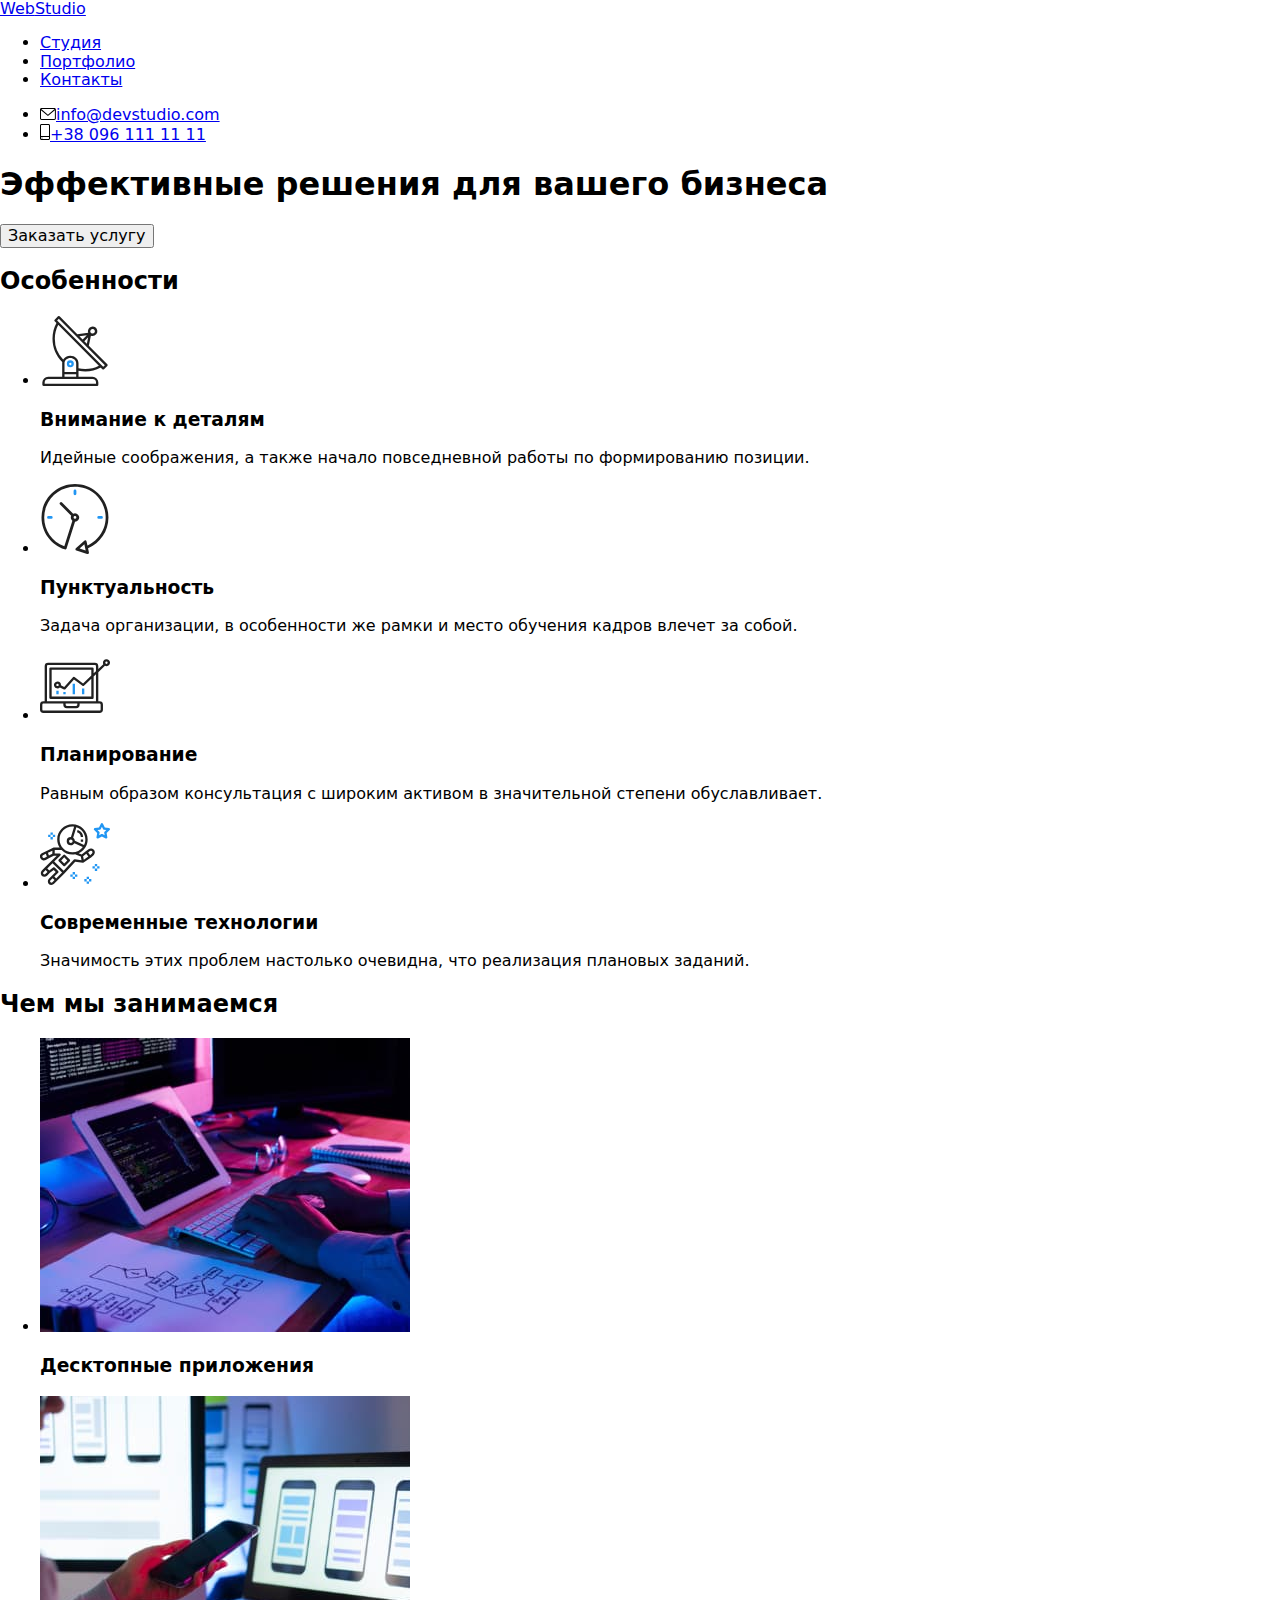
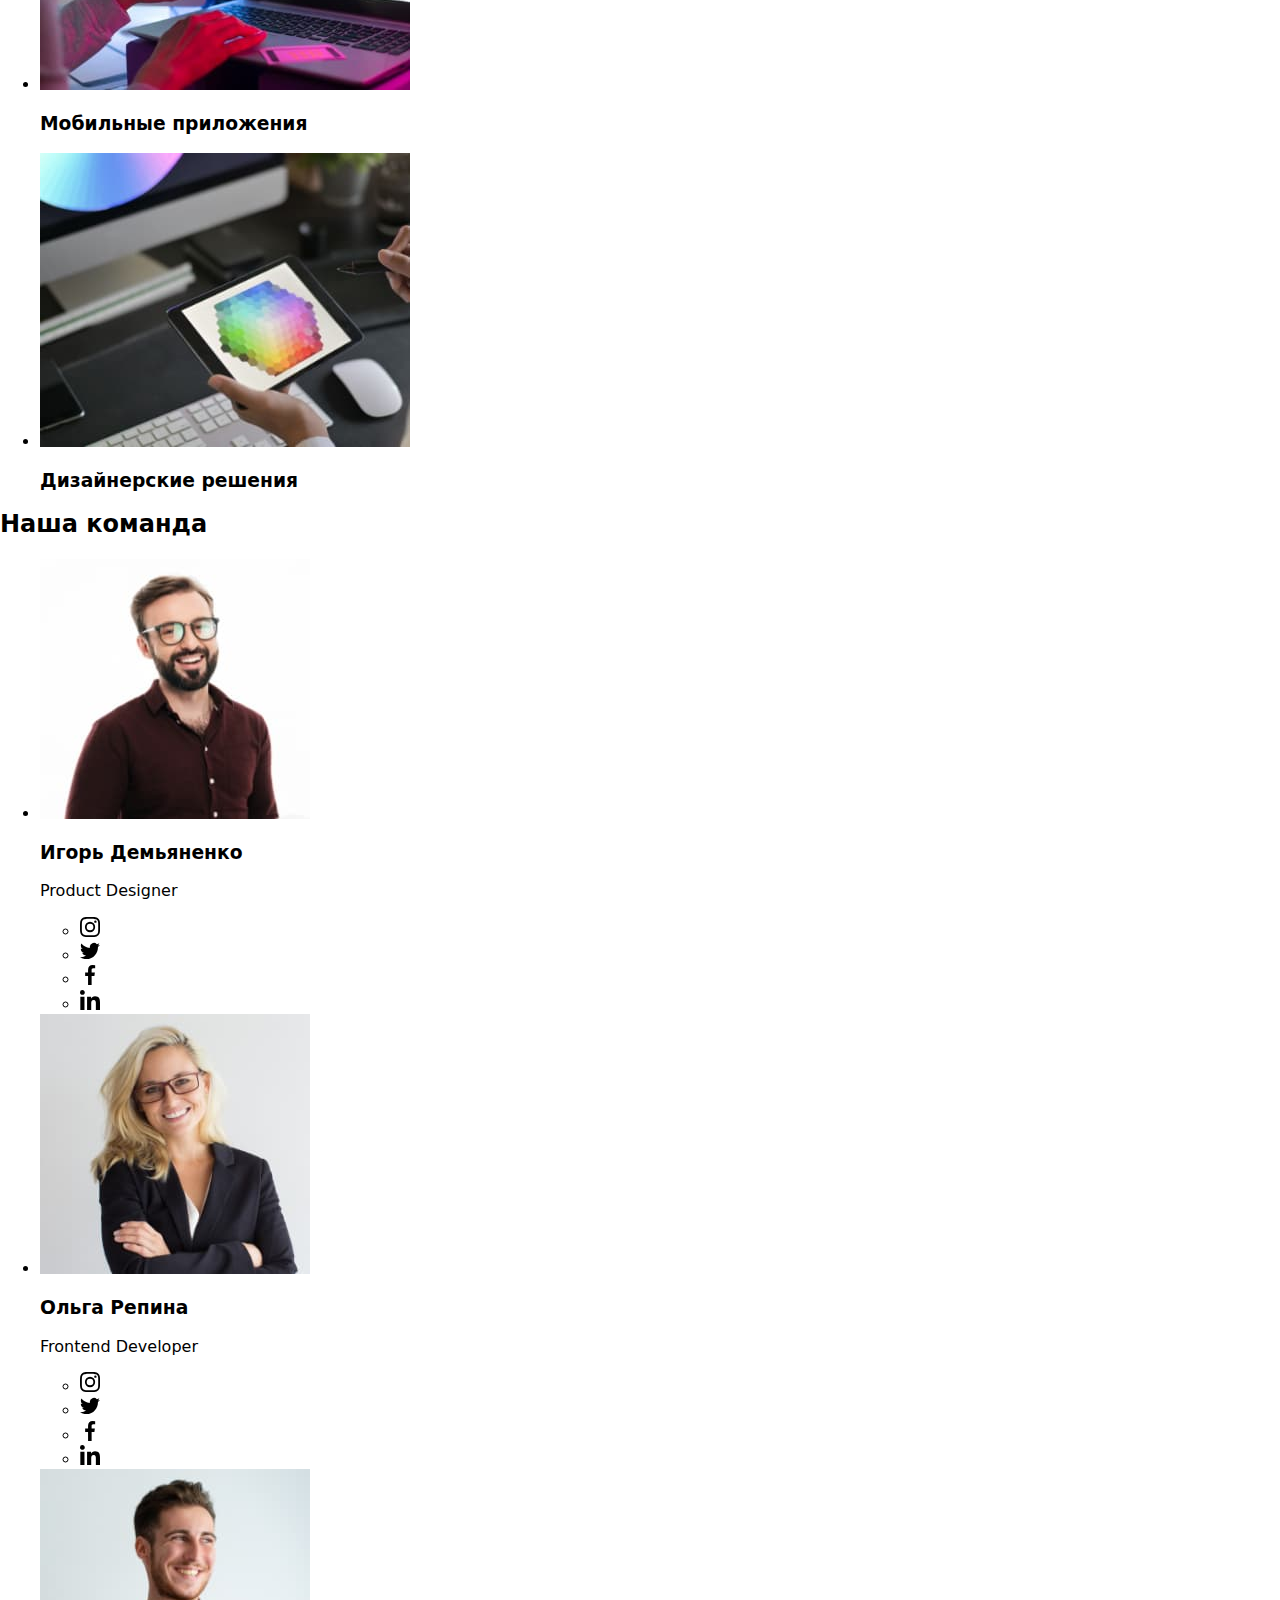
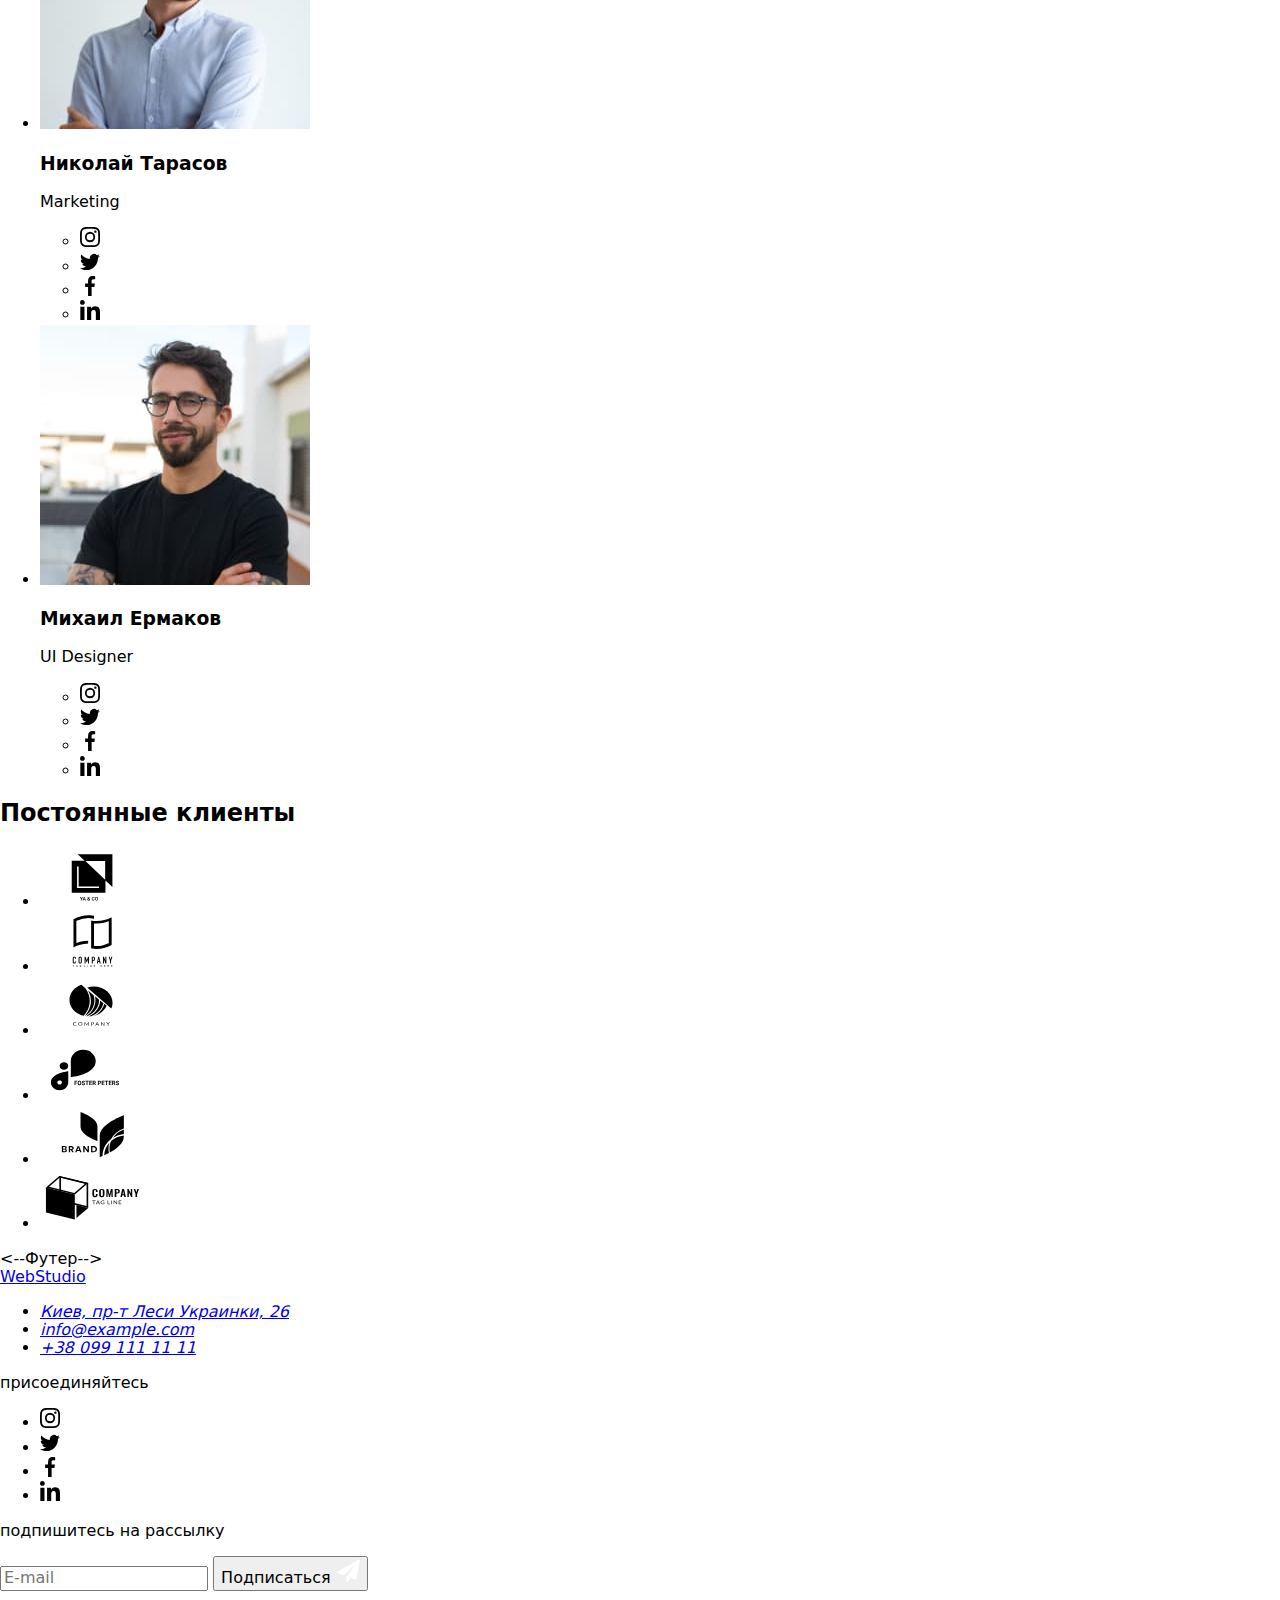
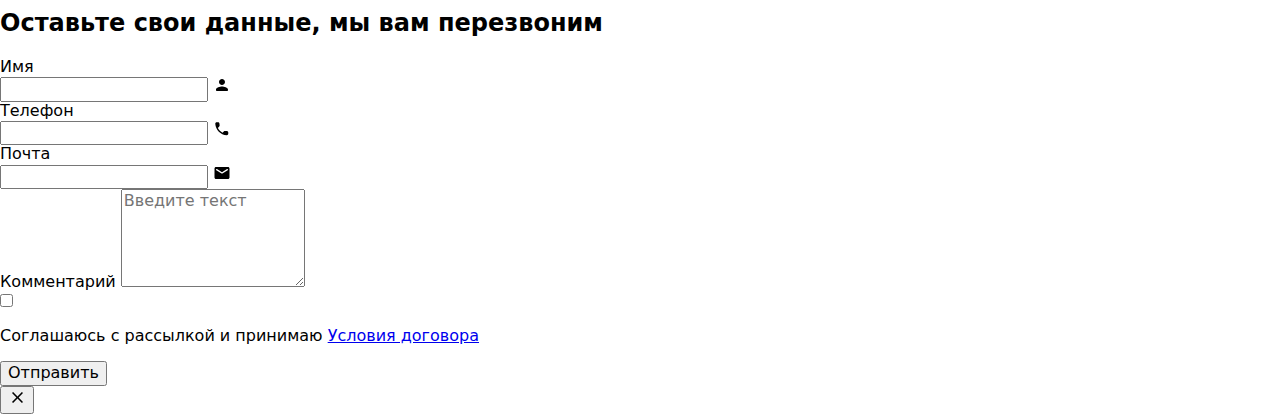
==== commit ce46472c: "saas+bem" ====
--- a/index.html
+++ b/index.html
@@ -1,433 +1,423 @@
 <!DOCTYPE html>
 <html lang="ru">
-  <head>
-    <meta charset="UTF-8" />
-    <meta http-equiv="X-UA-Compatible" content="IE=edge" />
-    <meta name="viewport" content="width=device-width, initial-scale=1.0" />
-    <title>WebStudio</title>
-
-    <link rel="preconnect" href="https://fonts.googleapis.com" />
-    <link rel="preconnect" href="https://fonts.gstatic.com" crossorigin />
-    <link
-      href="https://fonts.googleapis.com/css2?family=Raleway:wght@700&family=Roboto:wght@400;500;700;900&display=swap"
-      rel="stylesheet"
-    />
-    <link
-      rel="stylesheet"
-      href="https://cdn.jsdelivr.net/npm/modern-normalize@1.1.0/modern-normalize.min.css"
-    />
-
-    <link rel="stylesheet" href="./css/styles.css" />
-  </head>
-  <body>
-    <!--Шапка-->
-    <header class="header">
+
+<head>
+  <meta charset="UTF-8" />
+  <meta http-equiv="X-UA-Compatible" content="IE=edge" />
+  <meta name="viewport" content="width=device-width, initial-scale=1.0" />
+  <title>WebStudio</title>
+
+  <link rel="preconnect" href="https://fonts.googleapis.com" />
+  <link rel="preconnect" href="https://fonts.gstatic.com" crossorigin />
+  <link href="https://fonts.googleapis.com/css2?family=Raleway:wght@700&family=Roboto:wght@400;500;700;900&display=swap"
+    rel="stylesheet" />
+  <link rel="stylesheet" href="https://cdn.jsdelivr.net/npm/modern-normalize@1.1.0/modern-normalize.min.css" />
+
+  <link rel="stylesheet" href="./dist/css/main.min.css" />
+</head>
+
+<body>
+  <!--Шапка-->
+  <header class="header">
+    <div class="container">
+      <div class="menu">
+        <a href="./index.html" class="logo" lang="en">Web<span class="logo__text">Studio</span>
+        </a>
+        <nav class="menu__nav">
+          <ul class="menu__ul">
+            <li class="menu__item">
+              <a href="./index.html" class="menu__link current">Студия</a>
+            </li>
+            <li class="menu__item">
+              <a href="./portfolio.html" class="menu__link">Портфолио</a>
+            </li>
+            <li class="menu__item"><a href="#jump" class="menu__link">Контакты</a>
+            </li>
+          </ul>
+        </nav>
+        <ul class="contacts">
+          <li class="contacts__item">
+            <a href="mailto:info@devstudio.com" class="contacts__link">
+              <svg width="16" height="12" class="contacts__icon">
+                <use href="./images/icons.svg/spite.svg#icon-mail"></use>
+              </svg>info@devstudio.com
+            </a>
+          </li>
+          <li class="contacts__item">
+            <a href="tel:+380961111111" class="contacts__link">
+              <svg width="10" height="16" class="contacts__icon">
+                <use href="./images/icons.svg/spite.svg#icon-smartphone"></use>
+              </svg>+38 096 111 11 11
+            </a>
+          </li>
+        </ul>
+      </div>
+
+    </div>
+  </header>
+
+  <main>
+    <!--Герой-->
+    <section class="hero">
+
+      <div class="hero__container">
+        <h1 class="hero__heading">Эффективные решения для вашего бизнеса</h1>
+        <button data-modal-open class="button" type="button">Заказать услугу</button>
+
+      </div>
+
+
+    </section>
+
+    <!--Особенности-->
+    <section class="section advantage">
       <div class="container">
-        <div class="menu">
-          <a href="./index.html" class="logo" lang="en"
-            >Web<span class="logo__text">Studio</span>
-          </a>
-          <nav class="menu__nav">
-            <ul class="menu__ul">
-              <li class="menu__item">
-                <a href="./index.html" class="menu__link current">Студия</a>
-              </li>
-              <li class="menu__item">
-                <a href="./portfolio.html" class="menu__link">Портфолио</a>
-              </li>
-              <li class="menu__item"><a href="#jump" class="menu__link">Контакты</a>
-              </li>
-            </ul>
-         </nav>
-          <ul class="contacts">
-              <li class="contacts__item">
-                <a  href="mailto:info@devstudio.com" class="contacts__link"> 
-                  <svg width="16" height="12" class="contacts__icon">
-                    <use href="./images/icons.svg/spite.svg#icon-mail"></use>
-                 </svg>info@devstudio.com
-                </a>
-              </li>
-              <li class="contacts__item">
-                <a  href="tel:+380961111111" class="contacts__link" >
-                  <svg width="10" height="16" class="contacts__icon">
-                    <use href="./images/icons.svg/spite.svg#icon-smartphone"></use>
-                  </svg>+38 096 111 11 11
-                </a>
-              </li>
-            </ul>
-        </div>
-          
-      </div>
-    </header>
-
-    <main>
-      <!--Герой-->
-      <section class="hero"> 
-     
-        <div class="hero__container">
-          <h1 class="hero__heading">Эффективные решения для вашего бизнеса</h1>
-          <button data-modal-open class="button" type="button">Заказать услугу</button>
-           
-        </div>
-      
-        
-      </section>
-
-      <!--Особенности-->
-      <section class="section advantage">
-        <div class="container">
-          <h2 class="hidden">Особенности</h2>
-         
-            <ul class="advantage__list">
-
-              <li class="advantage__item">
-                <div class="advantage__box">
-                  <svg width="70" height="70" class="advantage__icon">
-                    <use href="./images/icons.svg/spite.svg#icon-antenna"></use>
-                  </svg>
-                </div>
-            
-              
-                <div class="advantage__content">
-                    <h3 class="advantage__title">Внимание к деталям</h3>
-                  <p class="advantage__text">
-                    Идейные соображения, а также начало повседневной работы по формированию позиции.
-                  </p>
-                </div>
-               
-              </li>
-              <li class="advantage__item">
-                <div class="advantage__box">
-                  <svg width="70" height="70" class="advantage__icon">
-                    <use href="./images/icons.svg/spite.svg#icon-clock"></use>
-                  </svg>
-                </div>
-               
-                 <div class="advantage__content">
-                    <h3 class="advantage__title">Пунктуальность</h3>
-                  <p class="advantage__text">
-                    Задача организации, в особенности же рамки и место обучения кадров влечет за
-                    собой.
-                  </p>
-                 </div>
-               
-              </li>
-              <li class="advantage__item">
-                <div class="advantage__box">
-                  <svg width="70" height="70" class="advantage__icon">
-                    <use href="./images/icons.svg/spite.svg#icon-diagram"></use>
-                  </svg>
-                </div>
-                
-                 <div class="advantage__content">
-                    <h3 class="advantage__title">Планирование</h3>
-                  <p class="advantage__text">
-                    Равным образом консультация с широким активом в значительной степени
-                    обуславливает.
-                  </p>
-                 </div>
-                
-              </li>
-              <li class="advantage__item">
-                <div class="advantage__box">
-                  <svg width="70" height="70" class="advantage__icon">
-                    <use href="./images/icons.svg/spite.svg#icon-astronaut"></use>
-                  </svg>
-                </div>
-               
-                 <div class="advantage__content">
-                    <h3 class="advantage__title">Современные технологии</h3>
-                <p class="advantage__text">
-                  Значимость этих проблем настолько очевидна, что реализация плановых заданий.
-                </p>
-                 </div>
-              
-              </li>
-            </ul>
-        </div>
-      </section>
-      <!--Чем мы занимаемся-->
-      <section class="section services">
-        <div class="container">
-            <h2 class="chapter">Чем мы занимаемся</h2>
-
-            <ul class="services__list">
-              <li class="services__item"> 
-                  <img src="./images/project-1.jpg" alt="десктопные приложения" width="370" />
-                  <div class="services__content">
-                    <h3 class="services__caption">Десктопные приложения</h3>
-                  </div>
-              </li>
-              <li class="services__item">
-                  <img src="./images/project-3.jpg" alt="мобильные приложения" width="370" />
-                  <div class="services__content">
-                    <h3 class="services__caption">Мобильные приложения</h3>
-                  </div>
-                
-              </li>
-              <li class="services__item">
-              
-                  <img src="./images/project-2.jpg" alt="дизайнерские решения" width="370" />
-                  <div class="services__content">
-                      <h3 class="service__caption">Дизайнерские решения</h3>
-                    </div>
-                
-              </li>
-            </ul>
-        </div>
-      </section>
-      <!--Наша команда-->
-      <section class="employees"> 
-        <div class="container">
-            <h2 class="chapter">Наша команда</h2>
-            <ul class="employees__list"> 
-              <li class="employees__item"> 
-                <img src="./images/team-1.jpg" alt="работник-1" width="270" />
-
-                <div class="employees__info">
-                  <h3 class="employees__developer">Игорь Демьяненко</h3>
-                    <p class="employees__position">Product Designer</p>
-                    <ul class="net">
-                        <li class="net__item">
-                          <a href="https://www.instagram.com/" target="_blank" rel="noreferrer noopener" width="44" height="44" class="net__link" >
-                            <svg width="20" height="20">
-                              <use href="./images/icons.svg/spite.svg#icon-instagram"></use>
-                            </svg>
-                          </a>
-                        </li>
-                        <li class="net__item">
-                          <a href="https://twitter.com/" target="_blank" rel="noreferrer noopener" class="net__link" >
-                            <svg width="20" height="20">
-                              <use href="./images/icons.svg/spite.svg#icon-twitter"></use>
-                            </svg>
-                          </a>
-                        </li>
-                        <li class="net__item">
-                          <a href="https://www.facebook.com/" target="_blank" rel="noreferrer noopener" class="net__link" >
-                            <svg width="20" height="20">
-                              <use href="./images/icons.svg/spite.svg#icon-facebook"></use>
-                            </svg>
-                          </a>
-                        </li>
-                        <li class="net__item">
-                          <a href="https://www.linkedin.com/" target="_blank" rel="noreferrer noopener" class="net__link" >
-                            <svg width="20" height="20">
-                              <use href="./images/icons.svg/spite.svg#icon-linkedin"></use>
-                            </svg>
-                          </a>
-                        </li>
-                    </ul>
-
-                    
-                </div>
-              </li>
-              <li class="employees__item">
-                <img src="./images/team-2.jpg" alt="работник-2" width="270" />
-                <div class="employees__info">
-                  <h3 class="employees__developer">Ольга Репина</h3>
-                    <p class="employees__position">Frontend Developer</p>
-                      <ul class="net">
-                        <li class="net__item">
-
-                          <a href="https://www.instagram.com/" target="_blank" rel="noreferrer noopener" class="net__link" >
-                            <svg width="20" height="20">
-                              <use href="./images/icons.svg/spite.svg#icon-instagram"></use>
-                            </svg>
-                          </a>
-                        </li>
-                        <li class="net__item">
-                          <a href="https://twitter.com/" target="_blank" rel="noreferrer noopener" class="net__link" >
-                            <svg width="20" height="20">
-                              <use href="./images/icons.svg/spite.svg#icon-twitter"></use>
-                            </svg>
-                          </a>
-                        </li>
-                        <li class="net__item">
-                          <a href="https://www.facebook.com/" target="_blank" rel="noreferrer noopener" class="net__link" >
-                            <svg width="20" height="20">
-                              <use href="./images/icons.svg/spite.svg#icon-facebook"></use>
-                            </svg>
-                          </a>
-                        </li>
-                        <li class="net__item">
-                          <a href="https://www.linkedin.com/" target="_blank" rel="noreferrer noopener" class="net__link" >
-                            <svg width="20" height="20">
-                              <use href="./images/icons.svg/spite.svg#icon-linkedin"></use>
-                            </svg>
-                          </a>
-                        </li>
-                      </ul>
-                </div>
-              </li>
-              <li class="employees__item">
-                <img 
-                  src="./images/team-3.jpg"
-                  alt="работник-3"
-                  width="270"
-                />
-                <div class="employees__info">
-                  <h3 class="employees__developer">Николай Тарасов</h3>
-                  <p class="employees__position">Marketing</p>
-                    <ul class="net">
-                      <li class="net__item">
-                        <a href="https://www.instagram.com/" target="_blank" rel="noreferrer noopener" width="44" height="44" class="net__link" >
-                          <svg width="20" height="20">
-                            <use href="./images/icons.svg/spite.svg#icon-instagram"></use>
-                          </svg>
-                        </a>
-                      </li>
-                      <li class="net__item">
-                        <a href="https://twitter.com/" target="_blank" rel="noreferrer noopener" class="net__link" >
-                          <svg width="20" height="20">
-                            <use href="./images/icons.svg/spite.svg#icon-twitter"></use>
-                          </svg>
-                        </a>
-                      </li>
-                        <li class="net__item">
-                        <a href="https://www.facebook.com/" target="_blank" rel="noreferrer noopener" class="net__link" >
-                          <svg width="20" height="20">
-                            <use href="./images/icons.svg/spite.svg#icon-facebook"></use>
-                          </svg>
-                        </a>
-                      </li>
-                      <li class="net__item">
-                        <a href="https://www.linkedin.com/" target="_blank" rel="noreferrer noopener" class="net__link" >
-                          <svg width="20" height="20">
-                            <use href="./images/icons.svg/spite.svg#icon-linkedin"></use>
-                          </svg>
-                        </a>
-                      </li>
-                     </ul>
-                </div>
-              </li>
-              <li class="employees__item">
-                <img src="./images/team-4.jpg" alt="работник-4" width="270" />
-                  <div class="employees__info">
-                      <h3 class="employees__developer">Михаил Ермаков</h3>
-                      <p class="employees__position">UI Designer</p>
-                      <ul class="net">
-                        <li class="net__item">
-                          <a href="https://www.instagram.com/" target="_blank" rel="noreferrer noopener" width="44" height="44" class="net__link" >
-                            <svg width="20" height="20">
-                              <use href="./images/icons.svg/spite.svg#icon-instagram"></use>
-                            </svg>
-                          </a>
-                        </li>
-                        <li class="net__item">
-                          <a href="https://twitter.com/" target="_blank" rel="noreferrer noopener" class="net__link" >
-                            <svg width="20" height="20">
-                              <use href="./images/icons.svg/spite.svg#icon-twitter"></use>
-                            </svg>
-                          </a>
-                        </li>
-                        <li class="net__item">
-                          <a href="https://www.facebook.com/" target="_blank" rel="noreferrer noopener" class="net__link" >
-                          <svg width="20" height="20">
-                            <use href="./images/icons.svg/spite.svg#icon-facebook"></use>
-                          </svg>
-                          </a>
-                        </li>
-                        <li class="net__item">
-                          <a href="https://www.linkedin.com/" target="_blank" rel="noreferrer noopener" class="net__link" >
-                            <svg width="20" height="20">
-                              <use href="./images/icons.svg/spite.svg#icon-linkedin"></use>
-                            </svg>
-                          </a>
-                        </li>
-
-                      </ul>
-                  </div>  
-              </li>
-
-            </ul>
-               
-               
-                  
-        </div>
-      </section>
-      <!-- НАШИ КЛИЕНТЫ -->
-      <section class="section clients" >
-        <div class="container">
-          <h2 class="chapter">Постоянные клиенты</h2>
-          <ul class="clients__list">
-            
-            <li class="client__item">
-
-              <a href="" class="client__link">
-                <svg class="client-icon" width="106" height="60">
+        <h2 class="hidden">Особенности</h2>
+
+        <ul class="advantage__list">
+
+          <li class="advantage__item">
+            <div class="advantage__box">
+              <svg width="70" height="70" class="advantage__icon">
+                <use href="./images/icons.svg/spite.svg#icon-antenna"></use>
+              </svg>
+            </div>
+
+
+            <div class="advantage__content">
+              <h3 class="advantage__title">Внимание к деталям</h3>
+              <p class="advantage__text">
+                Идейные соображения, а также начало повседневной работы по формированию позиции.
+              </p>
+            </div>
+
+          </li>
+          <li class="advantage__item">
+            <div class="advantage__box">
+              <svg width="70" height="70" class="advantage__icon">
+                <use href="./images/icons.svg/spite.svg#icon-clock"></use>
+              </svg>
+            </div>
+
+            <div class="advantage__content">
+              <h3 class="advantage__title">Пунктуальность</h3>
+              <p class="advantage__text">
+                Задача организации, в особенности же рамки и место обучения кадров влечет за
+                собой.
+              </p>
+            </div>
+
+          </li>
+          <li class="advantage__item">
+            <div class="advantage__box">
+              <svg width="70" height="70" class="advantage__icon">
+                <use href="./images/icons.svg/spite.svg#icon-diagram"></use>
+              </svg>
+            </div>
+
+            <div class="advantage__content">
+              <h3 class="advantage__title">Планирование</h3>
+              <p class="advantage__text">
+                Равным образом консультация с широким активом в значительной степени
+                обуславливает.
+              </p>
+            </div>
+
+          </li>
+          <li class="advantage__item">
+            <div class="advantage__box">
+              <svg width="70" height="70" class="advantage__icon">
+                <use href="./images/icons.svg/spite.svg#icon-astronaut"></use>
+              </svg>
+            </div>
+
+            <div class="advantage__content">
+              <h3 class="advantage__title">Современные технологии</h3>
+              <p class="advantage__text">
+                Значимость этих проблем настолько очевидна, что реализация плановых заданий.
+              </p>
+            </div>
+
+          </li>
+        </ul>
+      </div>
+    </section>
+    <!--Чем мы занимаемся-->
+    <section class="section services">
+      <div class="container">
+        <h2 class="chapter">Чем мы занимаемся</h2>
+
+        <ul class="services__list">
+          <li class="services__item">
+            <img src="./images/project-1.jpg" alt="десктопные приложения" width="370" />
+            <div class="services__content">
+              <h3 class="services__caption">Десктопные приложения</h3>
+            </div>
+          </li>
+          <li class="services__item">
+            <img src="./images/project-3.jpg" alt="мобильные приложения" width="370" />
+            <div class="services__content">
+              <h3 class="services__caption">Мобильные приложения</h3>
+            </div>
+
+          </li>
+          <li class="services__item">
+
+            <img src="./images/project-2.jpg" alt="дизайнерские решения" width="370" />
+            <div class="services__content">
+              <h3 class="services__caption">Дизайнерские решения</h3>
+            </div>
+
+          </li>
+        </ul>
+      </div>
+    </section>
+    <!--Наша команда-->
+    <section class="employees">
+      <div class="container">
+        <h2 class="chapter">Наша команда</h2>
+        <ul class="employees__list">
+          <li class="employees__item">
+            <img src="./images/team-1.jpg" alt="работник-1" width="270" />
+
+            <div class="employees__info">
+              <h3 class="employees__developer">Игорь Демьяненко</h3>
+              <p class="employees__position">Product Designer</p>
+              <ul class="net">
+                <li class="net__item">
+                  <a href="https://www.instagram.com/" target="_blank" rel="noreferrer noopener" width="44" height="44"
+                    class="net__link">
+                    <svg width="20" height="20">
+                      <use href="./images/icons.svg/spite.svg#icon-instagram"></use>
+                    </svg>
+                  </a>
+                </li>
+                <li class="net__item">
+                  <a href="https://twitter.com/" target="_blank" rel="noreferrer noopener" class="net__link">
+                    <svg width="20" height="20">
+                      <use href="./images/icons.svg/spite.svg#icon-twitter"></use>
+                    </svg>
+                  </a>
+                </li>
+                <li class="net__item">
+                  <a href="https://www.facebook.com/" target="_blank" rel="noreferrer noopener" class="net__link">
+                    <svg width="20" height="20">
+                      <use href="./images/icons.svg/spite.svg#icon-facebook"></use>
+                    </svg>
+                  </a>
+                </li>
+                <li class="net__item">
+                  <a href="https://www.linkedin.com/" target="_blank" rel="noreferrer noopener" class="net__link">
+                    <svg width="20" height="20">
+                      <use href="./images/icons.svg/spite.svg#icon-linkedin"></use>
+                    </svg>
+                  </a>
+                </li>
+              </ul>
+
+
+            </div>
+          </li>
+          <li class="employees__item">
+            <img src="./images/team-2.jpg" alt="работник-2" width="270" />
+            <div class="employees__info">
+              <h3 class="employees__developer">Ольга Репина</h3>
+              <p class="employees__position">Frontend Developer</p>
+              <ul class="net">
+                <li class="net__item">
+
+                  <a href="https://www.instagram.com/" target="_blank" rel="noreferrer noopener" class="net__link">
+                    <svg width="20" height="20">
+                      <use href="./images/icons.svg/spite.svg#icon-instagram"></use>
+                    </svg>
+                  </a>
+                </li>
+                <li class="net__item">
+                  <a href="https://twitter.com/" target="_blank" rel="noreferrer noopener" class="net__link">
+                    <svg width="20" height="20">
+                      <use href="./images/icons.svg/spite.svg#icon-twitter"></use>
+                    </svg>
+                  </a>
+                </li>
+                <li class="net__item">
+                  <a href="https://www.facebook.com/" target="_blank" rel="noreferrer noopener" class="net__link">
+                    <svg width="20" height="20">
+                      <use href="./images/icons.svg/spite.svg#icon-facebook"></use>
+                    </svg>
+                  </a>
+                </li>
+                <li class="net__item">
+                  <a href="https://www.linkedin.com/" target="_blank" rel="noreferrer noopener" class="net__link">
+                    <svg width="20" height="20">
+                      <use href="./images/icons.svg/spite.svg#icon-linkedin"></use>
+                    </svg>
+                  </a>
+                </li>
+              </ul>
+            </div>
+          </li>
+          <li class="employees__item">
+            <img src="./images/team-3.jpg" alt="работник-3" width="270" />
+            <div class="employees__info">
+              <h3 class="employees__developer">Николай Тарасов</h3>
+              <p class="employees__position">Marketing</p>
+              <ul class="net">
+                <li class="net__item">
+                  <a href="https://www.instagram.com/" target="_blank" rel="noreferrer noopener" width="44" height="44"
+                    class="net__link">
+                    <svg width="20" height="20">
+                      <use href="./images/icons.svg/spite.svg#icon-instagram"></use>
+                    </svg>
+                  </a>
+                </li>
+                <li class="net__item">
+                  <a href="https://twitter.com/" target="_blank" rel="noreferrer noopener" class="net__link">
+                    <svg width="20" height="20">
+                      <use href="./images/icons.svg/spite.svg#icon-twitter"></use>
+                    </svg>
+                  </a>
+                </li>
+                <li class="net__item">
+                  <a href="https://www.facebook.com/" target="_blank" rel="noreferrer noopener" class="net__link">
+                    <svg width="20" height="20">
+                      <use href="./images/icons.svg/spite.svg#icon-facebook"></use>
+                    </svg>
+                  </a>
+                </li>
+                <li class="net__item">
+                  <a href="https://www.linkedin.com/" target="_blank" rel="noreferrer noopener" class="net__link">
+                    <svg width="20" height="20">
+                      <use href="./images/icons.svg/spite.svg#icon-linkedin"></use>
+                    </svg>
+                  </a>
+                </li>
+              </ul>
+            </div>
+          </li>
+          <li class="employees__item">
+            <img src="./images/team-4.jpg" alt="работник-4" width="270" />
+            <div class="employees__info">
+              <h3 class="employees__developer">Михаил Ермаков</h3>
+              <p class="employees__position">UI Designer</p>
+              <ul class="net">
+                <li class="net__item">
+                  <a href="https://www.instagram.com/" target="_blank" rel="noreferrer noopener" width="44" height="44"
+                    class="net__link">
+                    <svg width="20" height="20">
+                      <use href="./images/icons.svg/spite.svg#icon-instagram"></use>
+                    </svg>
+                  </a>
+                </li>
+                <li class="net__item">
+                  <a href="https://twitter.com/" target="_blank" rel="noreferrer noopener" class="net__link">
+                    <svg width="20" height="20">
+                      <use href="./images/icons.svg/spite.svg#icon-twitter"></use>
+                    </svg>
+                  </a>
+                </li>
+                <li class="net__item">
+                  <a href="https://www.facebook.com/" target="_blank" rel="noreferrer noopener" class="net__link">
+                    <svg width="20" height="20">
+                      <use href="./images/icons.svg/spite.svg#icon-facebook"></use>
+                    </svg>
+                  </a>
+                </li>
+                <li class="net__item">
+                  <a href="https://www.linkedin.com/" target="_blank" rel="noreferrer noopener" class="net__link">
+                    <svg width="20" height="20">
+                      <use href="./images/icons.svg/spite.svg#icon-linkedin"></use>
+                    </svg>
+                  </a>
+                </li>
+
+              </ul>
+            </div>
+          </li>
+
+        </ul>
+
+
+
+      </div>
+    </section>
+    <!-- НАШИ КЛИЕНТЫ -->
+    <section class="section clients">
+      <div class="container">
+        <h2 class="chapter">Постоянные клиенты</h2>
+        <ul class="clients__list">
+
+          <li class="client__item">
+
+            <a href="" class="client__link">
+              <svg class="client-icon" width="106" height="60">
                 <use href="./images/icons.svg/spite.svg#icon-yaco"></use>
-                </svg>
-              </a>
-
-            </li>
-              
-             <li class="client__item">
-
-                 <a href="" class="client__link">
-                <svg class="client-icon" width="106" height="60">
+              </svg>
+            </a>
+
+          </li>
+
+          <li class="client__item">
+
+            <a href="" class="client__link">
+              <svg class="client-icon" width="106" height="60">
                 <use href="./images/icons.svg/spite.svg#icon-taglain"></use>
-                </svg>
-                </a>
-           
-            </li>
-            <li class="client__item">
-
-                <a href="" class="client__link">
-                <svg class="client-icon" width="106" height="60">
+              </svg>
+            </a>
+
+          </li>
+          <li class="client__item">
+
+            <a href="" class="client__link">
+              <svg class="client-icon" width="106" height="60">
                 <use href="./images/icons.svg/spite.svg#icon-company"></use>
-                </svg>
-              </a>
-            
-            </li>
-            <li class="client__item">
-
-                <a href="" class="client__link">
-                <svg class="client-icon" width="106" height="60">
+              </svg>
+            </a>
+
+          </li>
+          <li class="client__item">
+
+            <a href="" class="client__link">
+              <svg class="client-icon" width="106" height="60">
                 <use href="./images/icons.svg/spite.svg#icon-foster"></use>
-                </svg>
-                </a>
-             
-            </li>
-            <li class="client__item">
-
-                <a href="" class="client__link">
-                <svg class="client-icon" width="106" height="60">
+              </svg>
+            </a>
+
+          </li>
+          <li class="client__item">
+
+            <a href="" class="client__link">
+              <svg class="client-icon" width="106" height="60">
                 <use href="./images/icons.svg/spite.svg#icon-brand"></use>
-                </svg>
-                </a>
-              
-            </li>
-            <li class="client__item">
-
-                <a href="" class="client__link">
-                <svg class="client-icon" width="106" height="60">
+              </svg>
+            </a>
+
+          </li>
+          <li class="client__item">
+
+            <a href="" class="client__link">
+              <svg class="client-icon" width="106" height="60">
                 <use href="./images/icons.svg/spite.svg#icon-tag"></use>
-                </svg>
-                </a>
-            
-            </li>
-
-          </ul>
-
-        </div>
-      </section>
-    </main>
-    <--Футер-->
+              </svg>
+            </a>
+
+          </li>
+
+        </ul>
+
+      </div>
+    </section>
+  </main>
+  <--Футер-->
     <footer class="footer">
       <div class="container-footer">
         <div class="footer__nav">
-          <a href="./index.html" class="logo logo--descent" lang="en"
-            >Web<span class="logo__text--inverse">Studio</span> 
+          <a href="./index.html" class="logo__descent" lang="en">Web<span class="logo__text--inverse">Studio</span>
           </a>
           <address id="jump">
             <ul class="footer__contacts">
-              <li class="footer__input--white ">
-                <a
-                  class="footer__link"
-                  href="https://goo.gl/maps/G1CAAFJS9kJ3VyLe6"
-                  target="_blank"
-                  rel="noreferrer noopener"
-                >
+              <li class="footer__input--location ">
+                <a class="footer__maps" href="https://goo.gl/maps/G1CAAFJS9kJ3VyLe6" target="_blank"
+                  rel="noreferrer noopener">
                   Киев, пр-т Леси Украинки, 26
                 </a>
               </li>
@@ -440,127 +430,130 @@
         <div class="footer__content">
           <p class="footer__text">присоединяйтесь</p>
           <ul class="net">
-              <li class="net__item">
-                <a href="https://www.instagram.com/" target="_blank" rel="noreferrer noopener" class="net__link--color" >
-                  <svg width="20" height="20">
-                    <use href="./images/icons.svg/spite.svg#icon-instagram"></use>
-                  </svg>
-                </a>
-              </li>
-                <li class="net__item">
-                  <a href="https://twitter.com/" target="_blank" rel="noreferrer noopener" class="net__link--color" >
-                    <svg width="20" height="20">
-                      <use href="./images/icons.svg/spite.svg#icon-twitter"></use>
-                    </svg>
-                  </a>
-                </li>
-              <li class="net__item">
-                <a href="https://www.facebook.com/" target="_blank" rel="noreferrer noopener" class="net__link--color" >
-                  <svg width="20" height="20">
-                    <use href="./images/icons.svg/spite.svg#icon-facebook"></use>
-                  </svg>
-                </a>
-              </li>
-              <li class="net__item">
-                <a href="https://www.linkedin.com/" target="_blank" rel="noreferrer noopener" class="net__link--color" >
-                  <svg width="20" height="20">
-                    <use href="./images/icons.svg/spite.svg#icon-linkedin"></use>
-                  </svg>
-                </a>
-              </li>
+            <li class="net__item">
+              <a href="https://www.instagram.com/" target="_blank" rel="noreferrer noopener" class="net__link--color">
+                <svg width="20" height="20">
+                  <use href="./images/icons.svg/spite.svg#icon-instagram"></use>
+                </svg>
+              </a>
+            </li>
+            <li class="net__item">
+              <a href="https://twitter.com/" target="_blank" rel="noreferrer noopener" class="net__link--color">
+                <svg width="20" height="20">
+                  <use href="./images/icons.svg/spite.svg#icon-twitter"></use>
+                </svg>
+              </a>
+            </li>
+            <li class="net__item">
+              <a href="https://www.facebook.com/" target="_blank" rel="noreferrer noopener" class="net__link--color">
+                <svg width="20" height="20">
+                  <use href="./images/icons.svg/spite.svg#icon-facebook"></use>
+                </svg>
+              </a>
+            </li>
+            <li class="net__item">
+              <a href="https://www.linkedin.com/" target="_blank" rel="noreferrer noopener" class="net__link--color">
+                <svg width="20" height="20">
+                  <use href="./images/icons.svg/spite.svg#icon-linkedin"></use>
+                </svg>
+              </a>
+            </li>
 
           </ul>
 
         </div>
         <div role="group" class="footer__content">
           <p class="footer__text">подпишитесь на рассылку
-            <form class="subscription" name="subscription" autocomplete="on">
-              <label class="subscription__label">
-                <input  type="email" name="email" class="subscription__input" placeholder="E-mail"/>
-
-                <button type="button" class="button">Подписаться
-                  <svg width="24" height="24" class="subscription__icon">
-                    <use href="./images/icons.svg/spite.svg#icon-send"></use>
-                  </svg>
-                </button>
-              </label>
-              
-            </form>
+          <form class="subscription" name="subscription" autocomplete="on">
+            <label class="subscription__label">
+              <input type="email" name="email" class="subscription__input" placeholder="E-mail" />
+
+              <button type="button" class="button">Подписаться
+                <svg width="24" height="24" class="subscription__icon">
+                  <use href="./images/icons.svg/spite.svg#icon-send"></use>
+                </svg>
+              </button>
+            </label>
+
+          </form>
           </p>
         </div>
       </div>
     </footer>
     <div data-modal class="modal is-hidden ">
-             
+
       <div class="modal__form">
         <h2 class="modal__header">Оставьте свои данные, мы вам перезвоним</h2>
-        
+
         <form autocomplete="on" class="signap">
-          
-              <label class="signap__label">
-                <span class="signap__title">Имя</span>
-                <div class="signap__wrapper">
-              
-                  <input class="signap__input" type="name" name="name" required />
-                  <svg width="18" height="18" class="icon-field">
-                    <use href="./images/icons.svg/spite.svg#icon-person"></use>
-                  </svg>
-                </div>
-              </label>
-         
-              <label class="signap__label">
-                <span class="signap__title">Телефон</span>
-                <div class="signap__wrapper">
-            
-                  <input class="signap__input" type="tel" name="tel" required />
-                  <svg width="18" height="18" class="signap__icon">
-                    <use href="./images/icons.svg/spite.svg#icon-phone-black"></use>
-                  </svg>
-                </div>
-              </label>
-            
-              <label class="signap__label">
-                <span class="signap__title">Почта</span>
-                <div class="signap__wrapper">
-              
-                  <input class="signap__input" type="email" name="email" required />
-                  <svg width="18" height="18" class="signap__icon">
-                    <use href="./images/icons.svg/spite.svg#icon-email-black"></use>
-                  </svg>
-                </div>
-              </label>
-            
-              <label class="commit" for="commit__textarea">Комментарий</label>
-                <textarea class="commit__textarea" name="feedback" rows="5" id="commit__textarea" placeholder="Введите текст"></textarea>
-           
-              <label class="checkbox">
-                <div class="checkbox__box">
-                  <input class="checkbox__input" type="checkbox" name="consert"/>
-                  <svg width="16" height="15" class="checkbox__icon">
-                    <use href="./images/icons.svg/spite.svg#icon-checkbox"></use>
-                  </svg>
-              
-                  <p class="checkbox__text">Соглашаюсь с рассылкой и принимаю <a class="checkbox-link" href="input-checkbox-link"> Условия договора</a></p> 
-                
-                </div>
-              </label>
-
-              <button type="submit" class="button">Отправить</button>
-            
+
+          <label class="signap__label">
+            <span class="signap__title">Имя</span>
+            <div class="signap__wrapper">
+
+              <input class="signap__input" type="name" name="name" required />
+              <svg width="18" height="18" class="signap__icon">
+                <use href="./images/icons.svg/spite.svg#icon-person"></use>
+              </svg>
+            </div>
+          </label>
+
+          <label class="signap__label">
+            <span class="signap__title">Телефон</span>
+            <div class="signap__wrapper">
+
+              <input class="signap__input" type="tel" name="tel" required />
+              <svg width="18" height="18" class="signap__icon">
+                <use href="./images/icons.svg/spite.svg#icon-phone-black"></use>
+              </svg>
+            </div>
+          </label>
+
+          <label class="signap__label">
+            <span class="signap__title">Почта</span>
+            <div class="signap__wrapper">
+
+              <input class="signap__input" type="email" name="email" required />
+              <svg width="18" height="18" class="signap__icon">
+                <use href="./images/icons.svg/spite.svg#icon-email-black"></use>
+              </svg>
+            </div>
+          </label>
+
+          <label class="commit" for="commit__textarea">Комментарий</label>
+          <textarea class="commit__textarea" name="feedback" rows="5" id="commit__textarea"
+            placeholder="Введите текст"></textarea>
+          <div class="checkbox__box">
+            <label class="checkbox">
+
+              <input class="checkbox__input" type="checkbox" name="consert" />
+              <svg width="16" height="15" class="checkbox__icon">
+                <use href="./images/icons.svg/spite.svg#icon-checkbox"></use>
+              </svg>
+              <!-- ./images/icons.svg/spite.svg#icon-checkbox -->
+              <p class="checkbox__text">Соглашаюсь с рассылкой и принимаю <a class="checkbox-link"
+                  href="input-checkbox-link"> Условия договора</a></p>
+
+
+            </label>
+          </div>
+          <button type="submit" class="button">Отправить</button>
+
         </form>
-       
-        <button data-modal-close  class="modal__close">
-          <svg width="18" height="18" >
-          <use href="./images/icons.svg/spite.svg#icon-close"></use>
-        </svg>
-        </button> 
-    
+
+        <button data-modal-close class="modal__close">
+          <svg width="18" height="18">
+            <use href="./images/icons.svg/spite.svg#icon-close"></use>
+          </svg>
+        </button>
+
       </div>
 
     </div>
 
- 
-       
-        <script src="./js/modal.js"></script>
-  </body>
-</html>
+
+
+    <script src="./js/modal.js"></script>
+</body>
+
+</html>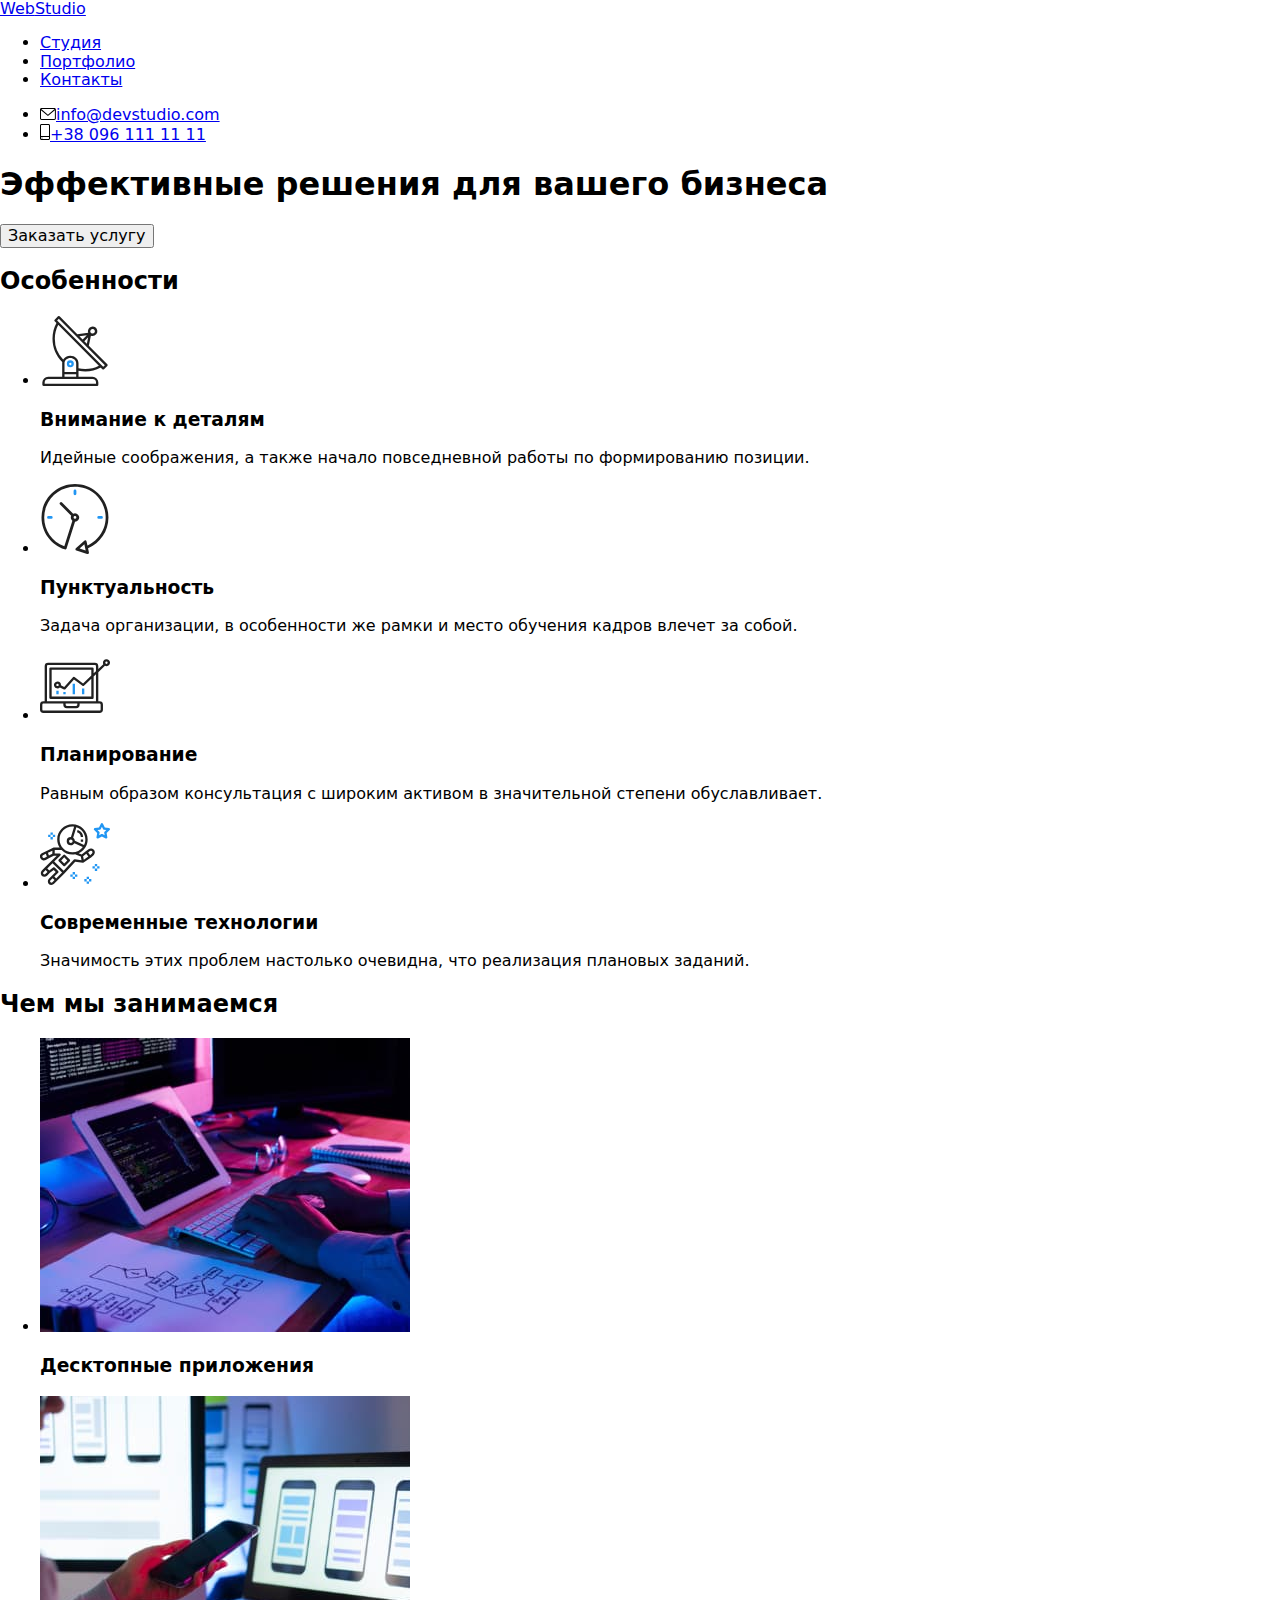
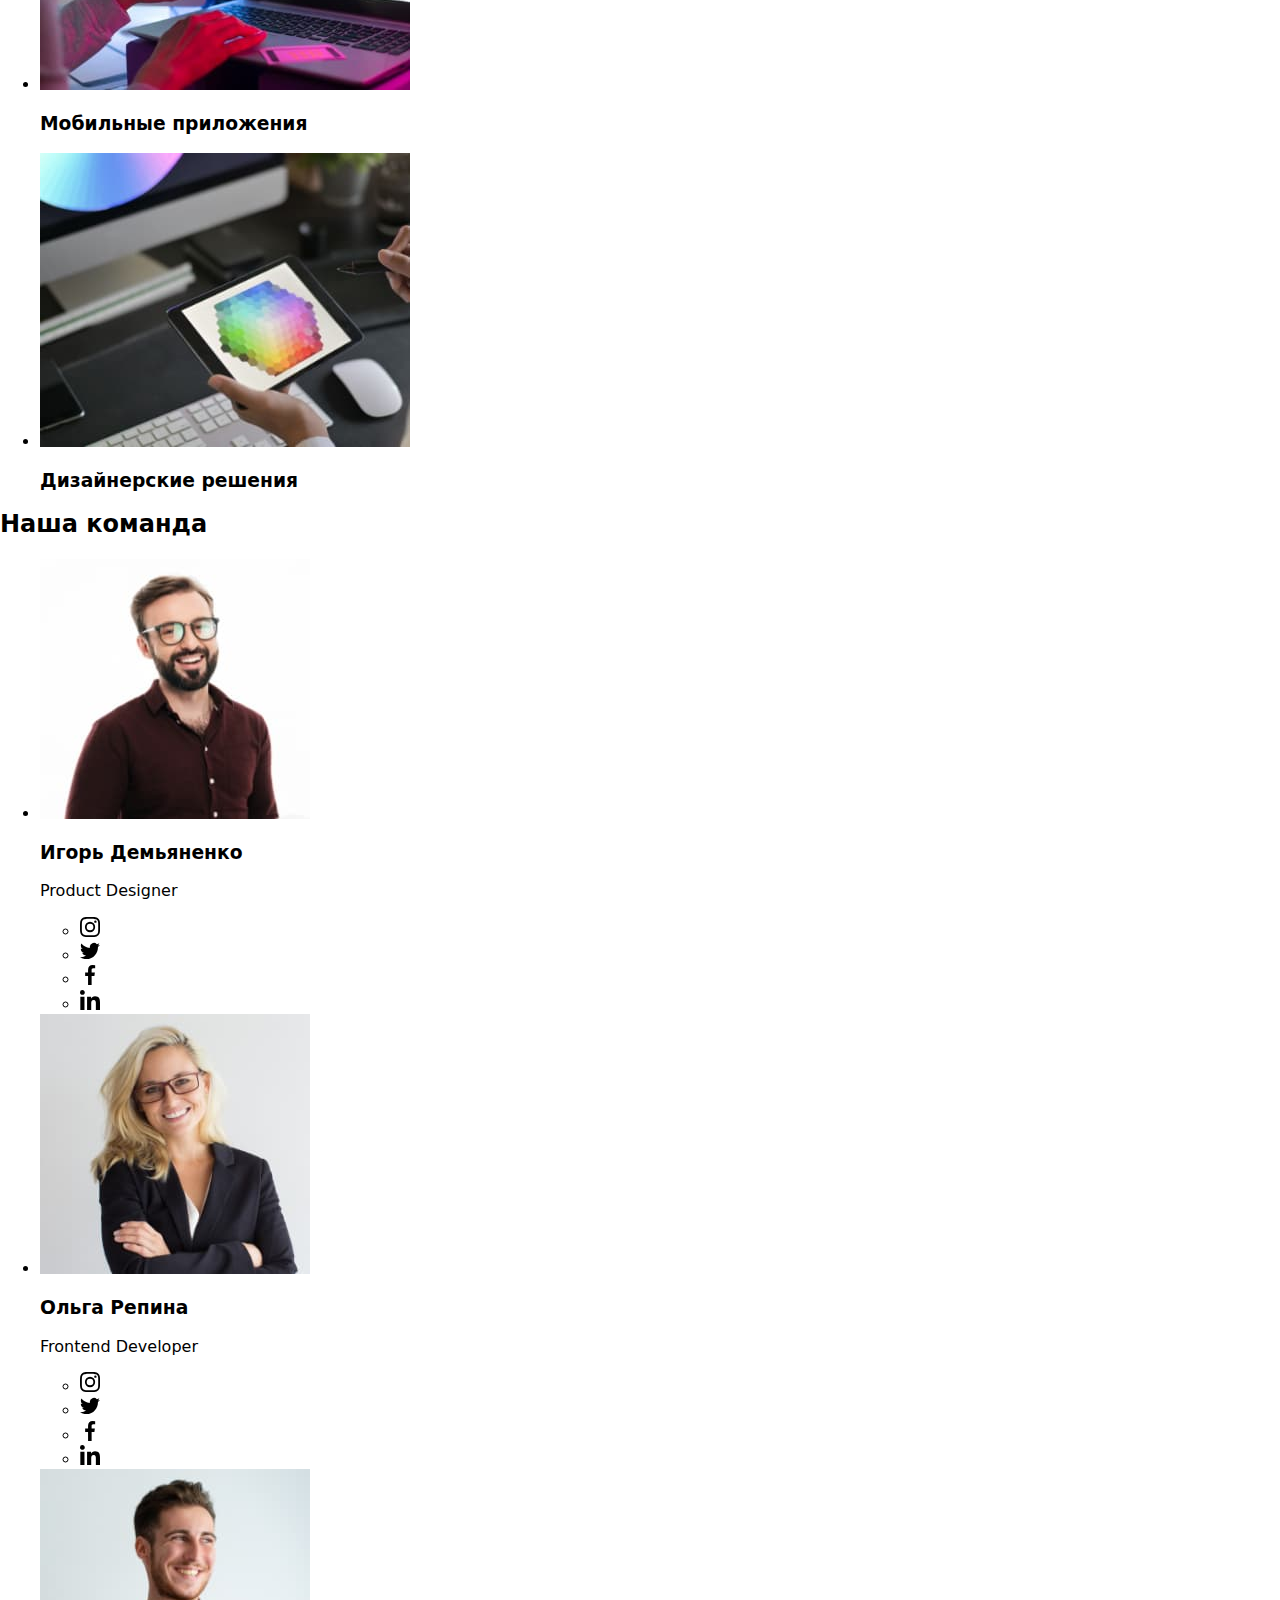
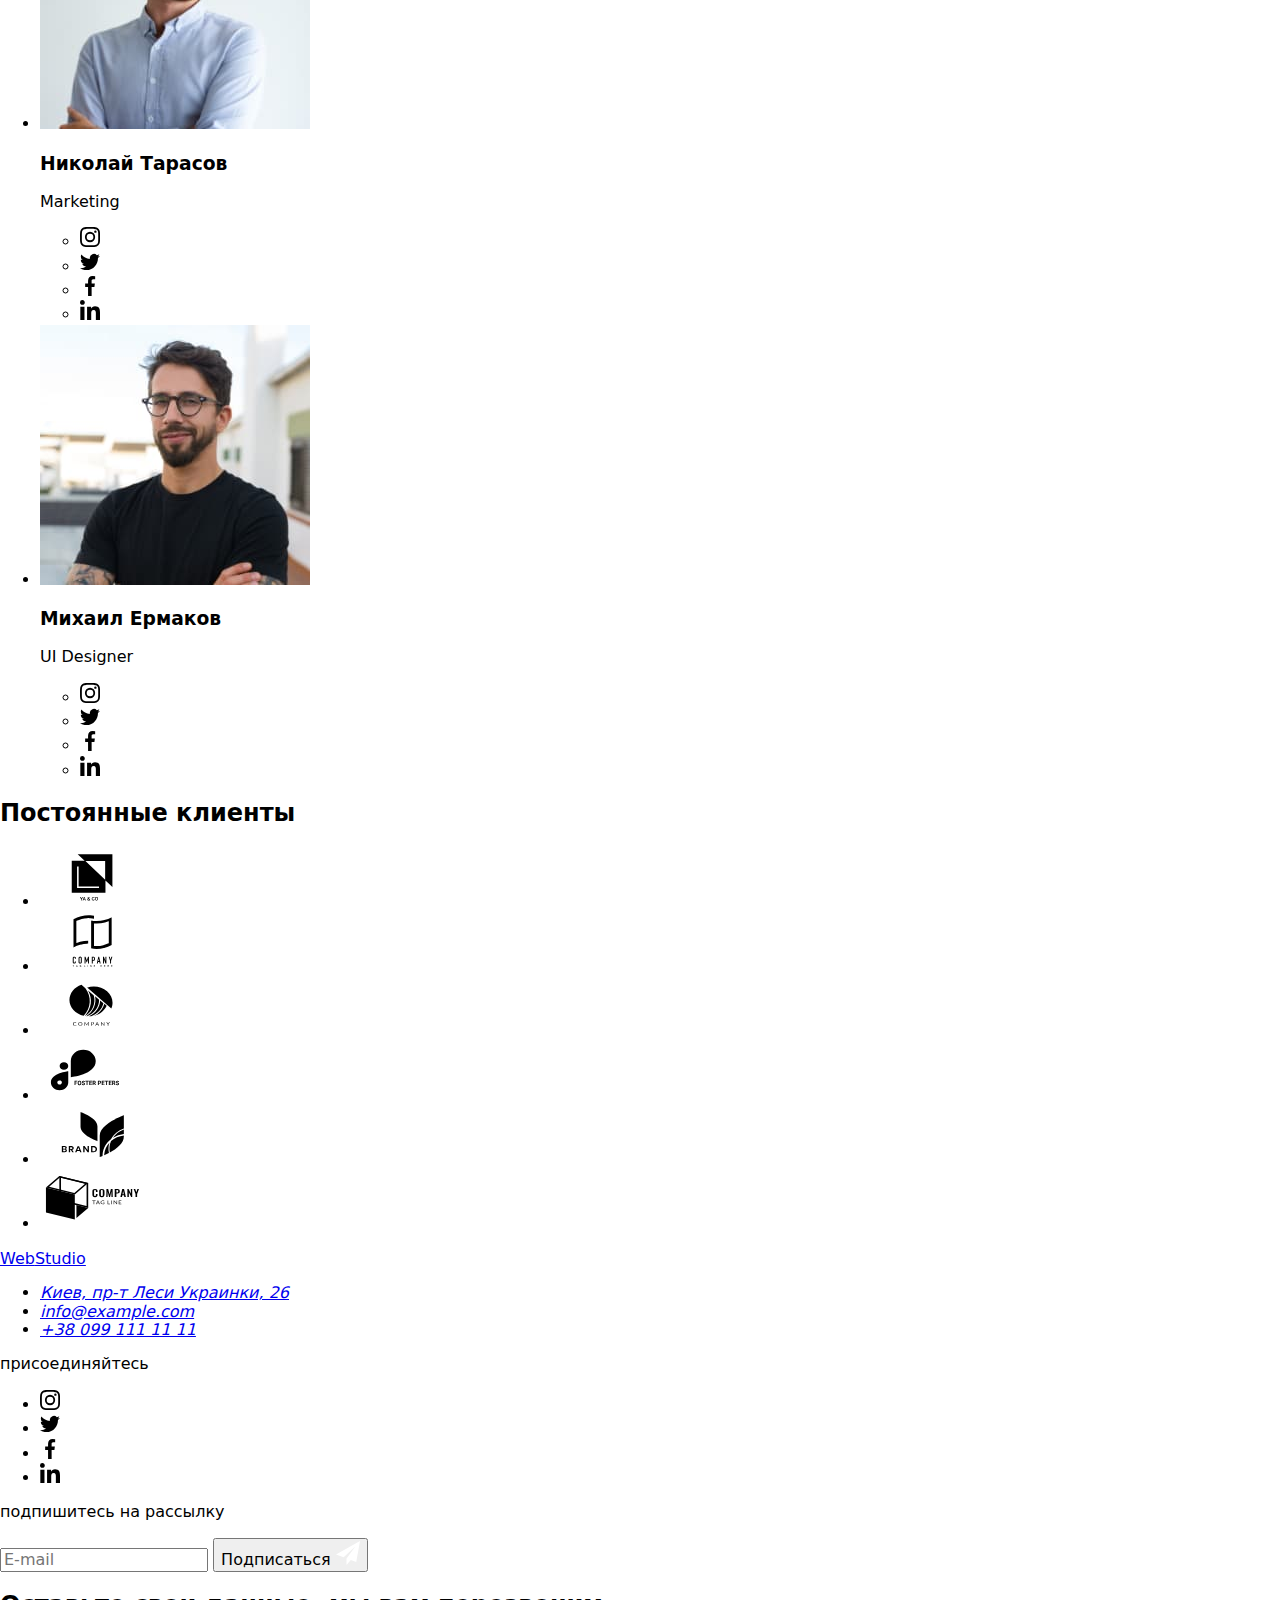
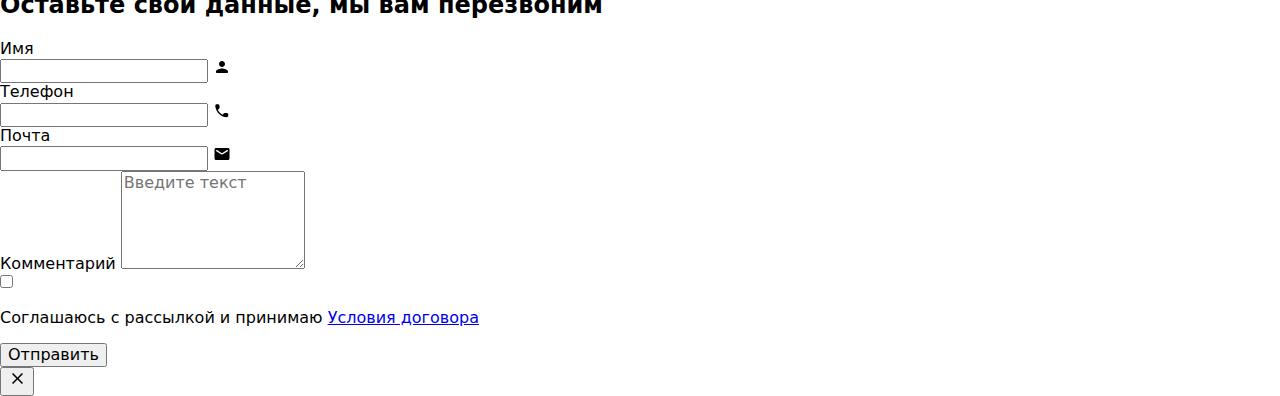
==== commit 23a5292c: "add-sass-project" ====
--- a/index.html
+++ b/index.html
@@ -1,429 +1,482 @@
 <!DOCTYPE html>
 <html lang="ru">
-
-<head>
-  <meta charset="UTF-8" />
-  <meta http-equiv="X-UA-Compatible" content="IE=edge" />
-  <meta name="viewport" content="width=device-width, initial-scale=1.0" />
-  <title>WebStudio</title>
-
-  <link rel="preconnect" href="https://fonts.googleapis.com" />
-  <link rel="preconnect" href="https://fonts.gstatic.com" crossorigin />
-  <link href="https://fonts.googleapis.com/css2?family=Raleway:wght@700&family=Roboto:wght@400;500;700;900&display=swap"
-    rel="stylesheet" />
-  <link rel="stylesheet" href="https://cdn.jsdelivr.net/npm/modern-normalize@1.1.0/modern-normalize.min.css" />
-
-  <link rel="stylesheet" href="./dist/css/main.min.css" />
-</head>
-
-<body>
-  <!--Шапка-->
-  <header class="header">
-    <div class="container">
-      <div class="menu">
-        <a href="./index.html" class="logo" lang="en">Web<span class="logo__text">Studio</span>
-        </a>
-        <nav class="menu__nav">
-          <ul class="menu__ul">
-            <li class="menu__item">
-              <a href="./index.html" class="menu__link current">Студия</a>
-            </li>
-            <li class="menu__item">
-              <a href="./portfolio.html" class="menu__link">Портфолио</a>
-            </li>
-            <li class="menu__item"><a href="#jump" class="menu__link">Контакты</a>
+  <head>
+    <meta charset="UTF-8" />
+    <meta http-equiv="X-UA-Compatible" content="IE=edge" />
+    <meta name="viewport" content="width=device-width, initial-scale=1.0" />
+    <title>WebStudio</title>
+
+    <link rel="preconnect" href="https://fonts.googleapis.com" />
+    <link rel="preconnect" href="https://fonts.gstatic.com" crossorigin />
+    <link
+      href="https://fonts.googleapis.com/css2?family=Raleway:wght@700&family=Roboto:wght@400;500;700;900&display=swap"
+      rel="stylesheet"
+    />
+    <link
+      rel="stylesheet"
+      href="https://cdn.jsdelivr.net/npm/modern-normalize@1.1.0/modern-normalize.min.css"
+    />
+
+    <link rel="stylesheet" href="./dist/css/main.min.css" />
+  </head>
+
+  <body>
+    <!--Шапка-->
+    <header class="header">
+      <div class="container">
+        <div class="menu">
+          <a href="./index.html" class="logo" lang="en"
+            >Web<span class="logo__text">Studio</span>
+          </a>
+          <nav class="menu__nav">
+            <ul class="menu__ul">
+              <li class="menu__item">
+                <a href="./index.html" class="menu__link current">Студия</a>
+              </li>
+              <li class="menu__item">
+                <a href="./portfolio.html" class="menu__link">Портфолио</a>
+              </li>
+              <li class="menu__item"><a href="#jump" class="menu__link">Контакты</a></li>
+            </ul>
+          </nav>
+          <ul class="contacts">
+            <li class="contacts__item">
+              <a href="mailto:info@devstudio.com" class="contacts__link">
+                <svg width="16" height="12" class="contacts__icon">
+                  <use href="./images/icons.svg/spite.svg#icon-mail"></use></svg
+                >info@devstudio.com
+              </a>
+            </li>
+            <li class="contacts__item">
+              <a href="tel:+380961111111" class="contacts__link">
+                <svg width="10" height="16" class="contacts__icon">
+                  <use href="./images/icons.svg/spite.svg#icon-smartphone"></use></svg
+                >+38 096 111 11 11
+              </a>
             </li>
           </ul>
-        </nav>
-        <ul class="contacts">
-          <li class="contacts__item">
-            <a href="mailto:info@devstudio.com" class="contacts__link">
-              <svg width="16" height="12" class="contacts__icon">
-                <use href="./images/icons.svg/spite.svg#icon-mail"></use>
-              </svg>info@devstudio.com
-            </a>
-          </li>
-          <li class="contacts__item">
-            <a href="tel:+380961111111" class="contacts__link">
-              <svg width="10" height="16" class="contacts__icon">
-                <use href="./images/icons.svg/spite.svg#icon-smartphone"></use>
-              </svg>+38 096 111 11 11
-            </a>
-          </li>
-        </ul>
+        </div>
       </div>
-
-    </div>
-  </header>
-
-  <main>
-    <!--Герой-->
-    <section class="hero">
-
-      <div class="hero__container">
-        <h1 class="hero__heading">Эффективные решения для вашего бизнеса</h1>
-        <button data-modal-open class="button" type="button">Заказать услугу</button>
-
-      </div>
-
-
-    </section>
-
-    <!--Особенности-->
-    <section class="section advantage">
-      <div class="container">
-        <h2 class="hidden">Особенности</h2>
-
-        <ul class="advantage__list">
-
-          <li class="advantage__item">
-            <div class="advantage__box">
-              <svg width="70" height="70" class="advantage__icon">
-                <use href="./images/icons.svg/spite.svg#icon-antenna"></use>
-              </svg>
-            </div>
-
-
-            <div class="advantage__content">
-              <h3 class="advantage__title">Внимание к деталям</h3>
-              <p class="advantage__text">
-                Идейные соображения, а также начало повседневной работы по формированию позиции.
-              </p>
-            </div>
-
-          </li>
-          <li class="advantage__item">
-            <div class="advantage__box">
-              <svg width="70" height="70" class="advantage__icon">
-                <use href="./images/icons.svg/spite.svg#icon-clock"></use>
-              </svg>
-            </div>
-
-            <div class="advantage__content">
-              <h3 class="advantage__title">Пунктуальность</h3>
-              <p class="advantage__text">
-                Задача организации, в особенности же рамки и место обучения кадров влечет за
-                собой.
-              </p>
-            </div>
-
-          </li>
-          <li class="advantage__item">
-            <div class="advantage__box">
-              <svg width="70" height="70" class="advantage__icon">
-                <use href="./images/icons.svg/spite.svg#icon-diagram"></use>
-              </svg>
-            </div>
-
-            <div class="advantage__content">
-              <h3 class="advantage__title">Планирование</h3>
-              <p class="advantage__text">
-                Равным образом консультация с широким активом в значительной степени
-                обуславливает.
-              </p>
-            </div>
-
-          </li>
-          <li class="advantage__item">
-            <div class="advantage__box">
-              <svg width="70" height="70" class="advantage__icon">
-                <use href="./images/icons.svg/spite.svg#icon-astronaut"></use>
-              </svg>
-            </div>
-
-            <div class="advantage__content">
-              <h3 class="advantage__title">Современные технологии</h3>
-              <p class="advantage__text">
-                Значимость этих проблем настолько очевидна, что реализация плановых заданий.
-              </p>
-            </div>
-
-          </li>
-        </ul>
-      </div>
-    </section>
-    <!--Чем мы занимаемся-->
-    <section class="section services">
-      <div class="container">
-        <h2 class="chapter">Чем мы занимаемся</h2>
-
-        <ul class="services__list">
-          <li class="services__item">
-            <img src="./images/project-1.jpg" alt="десктопные приложения" width="370" />
-            <div class="services__content">
-              <h3 class="services__caption">Десктопные приложения</h3>
-            </div>
-          </li>
-          <li class="services__item">
-            <img src="./images/project-3.jpg" alt="мобильные приложения" width="370" />
-            <div class="services__content">
-              <h3 class="services__caption">Мобильные приложения</h3>
-            </div>
-
-          </li>
-          <li class="services__item">
-
-            <img src="./images/project-2.jpg" alt="дизайнерские решения" width="370" />
-            <div class="services__content">
-              <h3 class="services__caption">Дизайнерские решения</h3>
-            </div>
-
-          </li>
-        </ul>
-      </div>
-    </section>
-    <!--Наша команда-->
-    <section class="employees">
-      <div class="container">
-        <h2 class="chapter">Наша команда</h2>
-        <ul class="employees__list">
-          <li class="employees__item">
-            <img src="./images/team-1.jpg" alt="работник-1" width="270" />
-
-            <div class="employees__info">
-              <h3 class="employees__developer">Игорь Демьяненко</h3>
-              <p class="employees__position">Product Designer</p>
-              <ul class="net">
-                <li class="net__item">
-                  <a href="https://www.instagram.com/" target="_blank" rel="noreferrer noopener" width="44" height="44"
-                    class="net__link">
-                    <svg width="20" height="20">
-                      <use href="./images/icons.svg/spite.svg#icon-instagram"></use>
-                    </svg>
-                  </a>
-                </li>
-                <li class="net__item">
-                  <a href="https://twitter.com/" target="_blank" rel="noreferrer noopener" class="net__link">
-                    <svg width="20" height="20">
-                      <use href="./images/icons.svg/spite.svg#icon-twitter"></use>
-                    </svg>
-                  </a>
-                </li>
-                <li class="net__item">
-                  <a href="https://www.facebook.com/" target="_blank" rel="noreferrer noopener" class="net__link">
-                    <svg width="20" height="20">
-                      <use href="./images/icons.svg/spite.svg#icon-facebook"></use>
-                    </svg>
-                  </a>
-                </li>
-                <li class="net__item">
-                  <a href="https://www.linkedin.com/" target="_blank" rel="noreferrer noopener" class="net__link">
-                    <svg width="20" height="20">
-                      <use href="./images/icons.svg/spite.svg#icon-linkedin"></use>
-                    </svg>
-                  </a>
-                </li>
-              </ul>
-
-
-            </div>
-          </li>
-          <li class="employees__item">
-            <img src="./images/team-2.jpg" alt="работник-2" width="270" />
-            <div class="employees__info">
-              <h3 class="employees__developer">Ольга Репина</h3>
-              <p class="employees__position">Frontend Developer</p>
-              <ul class="net">
-                <li class="net__item">
-
-                  <a href="https://www.instagram.com/" target="_blank" rel="noreferrer noopener" class="net__link">
-                    <svg width="20" height="20">
-                      <use href="./images/icons.svg/spite.svg#icon-instagram"></use>
-                    </svg>
-                  </a>
-                </li>
-                <li class="net__item">
-                  <a href="https://twitter.com/" target="_blank" rel="noreferrer noopener" class="net__link">
-                    <svg width="20" height="20">
-                      <use href="./images/icons.svg/spite.svg#icon-twitter"></use>
-                    </svg>
-                  </a>
-                </li>
-                <li class="net__item">
-                  <a href="https://www.facebook.com/" target="_blank" rel="noreferrer noopener" class="net__link">
-                    <svg width="20" height="20">
-                      <use href="./images/icons.svg/spite.svg#icon-facebook"></use>
-                    </svg>
-                  </a>
-                </li>
-                <li class="net__item">
-                  <a href="https://www.linkedin.com/" target="_blank" rel="noreferrer noopener" class="net__link">
-                    <svg width="20" height="20">
-                      <use href="./images/icons.svg/spite.svg#icon-linkedin"></use>
-                    </svg>
-                  </a>
-                </li>
-              </ul>
-            </div>
-          </li>
-          <li class="employees__item">
-            <img src="./images/team-3.jpg" alt="работник-3" width="270" />
-            <div class="employees__info">
-              <h3 class="employees__developer">Николай Тарасов</h3>
-              <p class="employees__position">Marketing</p>
-              <ul class="net">
-                <li class="net__item">
-                  <a href="https://www.instagram.com/" target="_blank" rel="noreferrer noopener" width="44" height="44"
-                    class="net__link">
-                    <svg width="20" height="20">
-                      <use href="./images/icons.svg/spite.svg#icon-instagram"></use>
-                    </svg>
-                  </a>
-                </li>
-                <li class="net__item">
-                  <a href="https://twitter.com/" target="_blank" rel="noreferrer noopener" class="net__link">
-                    <svg width="20" height="20">
-                      <use href="./images/icons.svg/spite.svg#icon-twitter"></use>
-                    </svg>
-                  </a>
-                </li>
-                <li class="net__item">
-                  <a href="https://www.facebook.com/" target="_blank" rel="noreferrer noopener" class="net__link">
-                    <svg width="20" height="20">
-                      <use href="./images/icons.svg/spite.svg#icon-facebook"></use>
-                    </svg>
-                  </a>
-                </li>
-                <li class="net__item">
-                  <a href="https://www.linkedin.com/" target="_blank" rel="noreferrer noopener" class="net__link">
-                    <svg width="20" height="20">
-                      <use href="./images/icons.svg/spite.svg#icon-linkedin"></use>
-                    </svg>
-                  </a>
-                </li>
-              </ul>
-            </div>
-          </li>
-          <li class="employees__item">
-            <img src="./images/team-4.jpg" alt="работник-4" width="270" />
-            <div class="employees__info">
-              <h3 class="employees__developer">Михаил Ермаков</h3>
-              <p class="employees__position">UI Designer</p>
-              <ul class="net">
-                <li class="net__item">
-                  <a href="https://www.instagram.com/" target="_blank" rel="noreferrer noopener" width="44" height="44"
-                    class="net__link">
-                    <svg width="20" height="20">
-                      <use href="./images/icons.svg/spite.svg#icon-instagram"></use>
-                    </svg>
-                  </a>
-                </li>
-                <li class="net__item">
-                  <a href="https://twitter.com/" target="_blank" rel="noreferrer noopener" class="net__link">
-                    <svg width="20" height="20">
-                      <use href="./images/icons.svg/spite.svg#icon-twitter"></use>
-                    </svg>
-                  </a>
-                </li>
-                <li class="net__item">
-                  <a href="https://www.facebook.com/" target="_blank" rel="noreferrer noopener" class="net__link">
-                    <svg width="20" height="20">
-                      <use href="./images/icons.svg/spite.svg#icon-facebook"></use>
-                    </svg>
-                  </a>
-                </li>
-                <li class="net__item">
-                  <a href="https://www.linkedin.com/" target="_blank" rel="noreferrer noopener" class="net__link">
-                    <svg width="20" height="20">
-                      <use href="./images/icons.svg/spite.svg#icon-linkedin"></use>
-                    </svg>
-                  </a>
-                </li>
-
-              </ul>
-            </div>
-          </li>
-
-        </ul>
-
-
-
-      </div>
-    </section>
-    <!-- НАШИ КЛИЕНТЫ -->
-    <section class="section clients">
-      <div class="container">
-        <h2 class="chapter">Постоянные клиенты</h2>
-        <ul class="clients__list">
-
-          <li class="client__item">
-
-            <a href="" class="client__link">
-              <svg class="client-icon" width="106" height="60">
-                <use href="./images/icons.svg/spite.svg#icon-yaco"></use>
-              </svg>
-            </a>
-
-          </li>
-
-          <li class="client__item">
-
-            <a href="" class="client__link">
-              <svg class="client-icon" width="106" height="60">
-                <use href="./images/icons.svg/spite.svg#icon-taglain"></use>
-              </svg>
-            </a>
-
-          </li>
-          <li class="client__item">
-
-            <a href="" class="client__link">
-              <svg class="client-icon" width="106" height="60">
-                <use href="./images/icons.svg/spite.svg#icon-company"></use>
-              </svg>
-            </a>
-
-          </li>
-          <li class="client__item">
-
-            <a href="" class="client__link">
-              <svg class="client-icon" width="106" height="60">
-                <use href="./images/icons.svg/spite.svg#icon-foster"></use>
-              </svg>
-            </a>
-
-          </li>
-          <li class="client__item">
-
-            <a href="" class="client__link">
-              <svg class="client-icon" width="106" height="60">
-                <use href="./images/icons.svg/spite.svg#icon-brand"></use>
-              </svg>
-            </a>
-
-          </li>
-          <li class="client__item">
-
-            <a href="" class="client__link">
-              <svg class="client-icon" width="106" height="60">
-                <use href="./images/icons.svg/spite.svg#icon-tag"></use>
-              </svg>
-            </a>
-
-          </li>
-
-        </ul>
-
-      </div>
-    </section>
-  </main>
-  <--Футер-->
+    </header>
+
+    <main>
+      <!--Герой-->
+      <section class="hero">
+        <div class="hero__container">
+          <h1 class="hero__heading">Эффективные решения для вашего бизнеса</h1>
+          <button data-modal-open class="button" type="button">Заказать услугу</button>
+        </div>
+      </section>
+
+      <!--Особенности-->
+      <section class="section advantage">
+        <div class="container">
+          <h2 class="hidden">Особенности</h2>
+
+          <ul class="advantage__list">
+            <li class="advantage__item">
+              <div class="advantage__box">
+                <svg width="70" height="70" class="advantage__icon">
+                  <use href="./images/icons.svg/spite.svg#icon-antenna"></use>
+                </svg>
+              </div>
+
+              <div class="advantage__content">
+                <h3 class="advantage__title">Внимание к деталям</h3>
+                <p class="advantage__text">
+                  Идейные соображения, а также начало повседневной работы по формированию позиции.
+                </p>
+              </div>
+            </li>
+            <li class="advantage__item">
+              <div class="advantage__box">
+                <svg width="70" height="70" class="advantage__icon">
+                  <use href="./images/icons.svg/spite.svg#icon-clock"></use>
+                </svg>
+              </div>
+
+              <div class="advantage__content">
+                <h3 class="advantage__title">Пунктуальность</h3>
+                <p class="advantage__text">
+                  Задача организации, в особенности же рамки и место обучения кадров влечет за
+                  собой.
+                </p>
+              </div>
+            </li>
+            <li class="advantage__item">
+              <div class="advantage__box">
+                <svg width="70" height="70" class="advantage__icon">
+                  <use href="./images/icons.svg/spite.svg#icon-diagram"></use>
+                </svg>
+              </div>
+
+              <div class="advantage__content">
+                <h3 class="advantage__title">Планирование</h3>
+                <p class="advantage__text">
+                  Равным образом консультация с широким активом в значительной степени
+                  обуславливает.
+                </p>
+              </div>
+            </li>
+            <li class="advantage__item">
+              <div class="advantage__box">
+                <svg width="70" height="70" class="advantage__icon">
+                  <use href="./images/icons.svg/spite.svg#icon-astronaut"></use>
+                </svg>
+              </div>
+
+              <div class="advantage__content">
+                <h3 class="advantage__title">Современные технологии</h3>
+                <p class="advantage__text">
+                  Значимость этих проблем настолько очевидна, что реализация плановых заданий.
+                </p>
+              </div>
+            </li>
+          </ul>
+        </div>
+      </section>
+      <!--Чем мы занимаемся-->
+      <section class="section services">
+        <div class="container">
+          <h2 class="chapter">Чем мы занимаемся</h2>
+
+          <ul class="services__list">
+            <li class="services__item">
+              <img src="./images/project-1.jpg" alt="десктопные приложения" width="370" />
+              <div class="services__content">
+                <h3 class="services__caption">Десктопные приложения</h3>
+              </div>
+            </li>
+            <li class="services__item">
+              <img src="./images/project-3.jpg" alt="мобильные приложения" width="370" />
+              <div class="services__content">
+                <h3 class="services__caption">Мобильные приложения</h3>
+              </div>
+            </li>
+            <li class="services__item">
+              <img src="./images/project-2.jpg" alt="дизайнерские решения" width="370" />
+              <div class="services__content">
+                <h3 class="services__caption">Дизайнерские решения</h3>
+              </div>
+            </li>
+          </ul>
+        </div>
+      </section>
+      <!--Наша команда-->
+      <section class="employees">
+        <div class="container">
+          <h2 class="chapter">Наша команда</h2>
+          <ul class="employees__list">
+            <li class="employees__item">
+              <img src="./images/team-1.jpg" alt="работник-1" width="270" />
+
+              <div class="employees__info">
+                <h3 class="employees__developer">Игорь Демьяненко</h3>
+                <p class="employees__position">Product Designer</p>
+                <ul class="net">
+                  <li class="net__item">
+                    <a
+                      href="https://www.instagram.com/"
+                      target="_blank"
+                      rel="noreferrer noopener"
+                      class="net__link"
+                    >
+                      <svg width="20" height="20">
+                        <use href="./images/icons.svg/spite.svg#icon-instagram"></use>
+                      </svg>
+                    </a>
+                  </li>
+                  <li class="net__item">
+                    <a
+                      href="https://twitter.com/"
+                      target="_blank"
+                      rel="noreferrer noopener"
+                      class="net__link"
+                    >
+                      <svg width="20" height="20">
+                        <use href="./images/icons.svg/spite.svg#icon-twitter"></use>
+                      </svg>
+                    </a>
+                  </li>
+                  <li class="net__item">
+                    <a
+                      href="https://www.facebook.com/"
+                      target="_blank"
+                      rel="noreferrer noopener"
+                      class="net__link"
+                    >
+                      <svg width="20" height="20">
+                        <use href="./images/icons.svg/spite.svg#icon-facebook"></use>
+                      </svg>
+                    </a>
+                  </li>
+                  <li class="net__item">
+                    <a
+                      href="https://www.linkedin.com/"
+                      target="_blank"
+                      rel="noreferrer noopener"
+                      class="net__link"
+                    >
+                      <svg width="20" height="20">
+                        <use href="./images/icons.svg/spite.svg#icon-linkedin"></use>
+                      </svg>
+                    </a>
+                  </li>
+                </ul>
+              </div>
+            </li>
+            <li class="employees__item">
+              <img src="./images/team-2.jpg" alt="работник-2" width="270" />
+              <div class="employees__info">
+                <h3 class="employees__developer">Ольга Репина</h3>
+                <p class="employees__position">Frontend Developer</p>
+                <ul class="net">
+                  <li class="net__item">
+                    <a
+                      href="https://www.instagram.com/"
+                      target="_blank"
+                      rel="noreferrer noopener"
+                      class="net__link"
+                    >
+                      <svg width="20" height="20">
+                        <use href="./images/icons.svg/spite.svg#icon-instagram"></use>
+                      </svg>
+                    </a>
+                  </li>
+                  <li class="net__item">
+                    <a
+                      href="https://twitter.com/"
+                      target="_blank"
+                      rel="noreferrer noopener"
+                      class="net__link"
+                    >
+                      <svg width="20" height="20">
+                        <use href="./images/icons.svg/spite.svg#icon-twitter"></use>
+                      </svg>
+                    </a>
+                  </li>
+                  <li class="net__item">
+                    <a
+                      href="https://www.facebook.com/"
+                      target="_blank"
+                      rel="noreferrer noopener"
+                      class="net__link"
+                    >
+                      <svg width="20" height="20">
+                        <use href="./images/icons.svg/spite.svg#icon-facebook"></use>
+                      </svg>
+                    </a>
+                  </li>
+                  <li class="net__item">
+                    <a
+                      href="https://www.linkedin.com/"
+                      target="_blank"
+                      rel="noreferrer noopener"
+                      class="net__link"
+                    >
+                      <svg width="20" height="20">
+                        <use href="./images/icons.svg/spite.svg#icon-linkedin"></use>
+                      </svg>
+                    </a>
+                  </li>
+                </ul>
+              </div>
+            </li>
+            <li class="employees__item">
+              <img src="./images/team-3.jpg" alt="работник-3" width="270" />
+              <div class="employees__info">
+                <h3 class="employees__developer">Николай Тарасов</h3>
+                <p class="employees__position">Marketing</p>
+                <ul class="net">
+                  <li class="net__item">
+                    <a
+                      href="https://www.instagram.com/"
+                      target="_blank"
+                      rel="noreferrer noopener"
+                      class="net__link"
+                    >
+                      <svg width="20" height="20">
+                        <use href="./images/icons.svg/spite.svg#icon-instagram"></use>
+                      </svg>
+                    </a>
+                  </li>
+                  <li class="net__item">
+                    <a
+                      href="https://twitter.com/"
+                      target="_blank"
+                      rel="noreferrer noopener"
+                      class="net__link"
+                    >
+                      <svg width="20" height="20">
+                        <use href="./images/icons.svg/spite.svg#icon-twitter"></use>
+                      </svg>
+                    </a>
+                  </li>
+                  <li class="net__item">
+                    <a
+                      href="https://www.facebook.com/"
+                      target="_blank"
+                      rel="noreferrer noopener"
+                      class="net__link"
+                    >
+                      <svg width="20" height="20">
+                        <use href="./images/icons.svg/spite.svg#icon-facebook"></use>
+                      </svg>
+                    </a>
+                  </li>
+                  <li class="net__item">
+                    <a
+                      href="https://www.linkedin.com/"
+                      target="_blank"
+                      rel="noreferrer noopener"
+                      class="net__link"
+                    >
+                      <svg width="20" height="20">
+                        <use href="./images/icons.svg/spite.svg#icon-linkedin"></use>
+                      </svg>
+                    </a>
+                  </li>
+                </ul>
+              </div>
+            </li>
+            <li class="employees__item">
+              <img src="./images/team-4.jpg" alt="работник-4" width="270" />
+              <div class="employees__info">
+                <h3 class="employees__developer">Михаил Ермаков</h3>
+                <p class="employees__position">UI Designer</p>
+                <ul class="net">
+                  <li class="net__item">
+                    <a
+                      href="https://www.instagram.com/"
+                      target="_blank"
+                      rel="noreferrer noopener"
+                      class="net__link"
+                    >
+                      <svg width="20" height="20">
+                        <use href="./images/icons.svg/spite.svg#icon-instagram"></use>
+                      </svg>
+                    </a>
+                  </li>
+                  <li class="net__item">
+                    <a
+                      href="https://twitter.com/"
+                      target="_blank"
+                      rel="noreferrer noopener"
+                      class="net__link"
+                    >
+                      <svg width="20" height="20">
+                        <use href="./images/icons.svg/spite.svg#icon-twitter"></use>
+                      </svg>
+                    </a>
+                  </li>
+                  <li class="net__item">
+                    <a
+                      href="https://www.facebook.com/"
+                      target="_blank"
+                      rel="noreferrer noopener"
+                      class="net__link"
+                    >
+                      <svg width="20" height="20">
+                        <use href="./images/icons.svg/spite.svg#icon-facebook"></use>
+                      </svg>
+                    </a>
+                  </li>
+                  <li class="net__item">
+                    <a
+                      href="https://www.linkedin.com/"
+                      target="_blank"
+                      rel="noreferrer noopener"
+                      class="net__link"
+                    >
+                      <svg width="20" height="20">
+                        <use href="./images/icons.svg/spite.svg#icon-linkedin"></use>
+                      </svg>
+                    </a>
+                  </li>
+                </ul>
+              </div>
+            </li>
+          </ul>
+        </div>
+      </section>
+      <!-- НАШИ КЛИЕНТЫ -->
+      <section class="section client">
+        <div class="container">
+          <h2 class="chapter">Постоянные клиенты</h2>
+          <ul class="client__list">
+            <li class="client__item">
+              <a href="" class="client__link">
+                <svg class="client__icon" width="106" height="60">
+                  <use href="./images/icons.svg/spite.svg#icon-yaco"></use>
+                </svg>
+              </a>
+            </li>
+
+            <li class="client__item">
+              <a href="" class="client__link">
+                <svg class="client__icon" width="106" height="60">
+                  <use href="./images/icons.svg/spite.svg#icon-taglain"></use>
+                </svg>
+              </a>
+            </li>
+            <li class="client__item">
+              <a href="" class="client__link">
+                <svg class="client__icon" width="106" height="60">
+                  <use href="./images/icons.svg/spite.svg#icon-company"></use>
+                </svg>
+              </a>
+            </li>
+            <li class="client__item">
+              <a href="" class="client__link">
+                <svg class="client__icon" width="106" height="60">
+                  <use href="./images/icons.svg/spite.svg#icon-foster"></use>
+                </svg>
+              </a>
+            </li>
+            <li class="client__item">
+              <a href="" class="client__link">
+                <svg class="client__icon" width="106" height="60">
+                  <use href="./images/icons.svg/spite.svg#icon-brand"></use>
+                </svg>
+              </a>
+            </li>
+            <li class="client__item">
+              <a href="" class="client__link">
+                <svg class="client__icon" width="106" height="60">
+                  <use href="./images/icons.svg/spite.svg#icon-tag"></use>
+                </svg>
+              </a>
+            </li>
+          </ul>
+        </div>
+      </section>
+    </main>
+
     <footer class="footer">
       <div class="container-footer">
         <div class="footer__nav">
-          <a href="./index.html" class="logo__descent" lang="en">Web<span class="logo__text--inverse">Studio</span>
+          <a href="./index.html" class="logo__descent" lang="en"
+            >Web<span class="logo__text--inverse">Studio</span>
           </a>
           <address id="jump">
             <ul class="footer__contacts">
-              <li class="footer__input--location ">
-                <a class="footer__maps" href="https://goo.gl/maps/G1CAAFJS9kJ3VyLe6" target="_blank"
-                  rel="noreferrer noopener">
+              <li class="footer__input--location">
+                <a
+                  class="footer__maps"
+                  href="https://goo.gl/maps/G1CAAFJS9kJ3VyLe6"
+                  target="_blank"
+                  rel="noreferrer noopener"
+                >
                   Киев, пр-т Леси Украинки, 26
                 </a>
               </li>
 
-              <li class="footer__input"><a class="footer__link" href="mailto:info@example.com">info@example.com</a></li>
-              <li class="footer__input"><a class="footer__link" href="tel:+380991111111">+38 099 111 11 11</a></li>
+              <li class="footer__input">
+                <a class="footer__link" href="mailto:info@example.com">info@example.com</a>
+              </li>
+              <li class="footer__input">
+                <a class="footer__link" href="tel:+380991111111">+38 099 111 11 11</a>
+              </li>
             </ul>
           </address>
         </div>
@@ -431,66 +484,82 @@
           <p class="footer__text">присоединяйтесь</p>
           <ul class="net">
             <li class="net__item">
-              <a href="https://www.instagram.com/" target="_blank" rel="noreferrer noopener" class="net__link--color">
+              <a
+                href="https://www.instagram.com/"
+                target="_blank"
+                rel="noreferrer noopener"
+                class="net__link--color"
+              >
                 <svg width="20" height="20">
                   <use href="./images/icons.svg/spite.svg#icon-instagram"></use>
                 </svg>
               </a>
             </li>
             <li class="net__item">
-              <a href="https://twitter.com/" target="_blank" rel="noreferrer noopener" class="net__link--color">
+              <a
+                href="https://twitter.com/"
+                target="_blank"
+                rel="noreferrer noopener"
+                class="net__link--color"
+              >
                 <svg width="20" height="20">
                   <use href="./images/icons.svg/spite.svg#icon-twitter"></use>
                 </svg>
               </a>
             </li>
             <li class="net__item">
-              <a href="https://www.facebook.com/" target="_blank" rel="noreferrer noopener" class="net__link--color">
+              <a
+                href="https://www.facebook.com/"
+                target="_blank"
+                rel="noreferrer noopener"
+                class="net__link--color"
+              >
                 <svg width="20" height="20">
                   <use href="./images/icons.svg/spite.svg#icon-facebook"></use>
                 </svg>
               </a>
             </li>
             <li class="net__item">
-              <a href="https://www.linkedin.com/" target="_blank" rel="noreferrer noopener" class="net__link--color">
+              <a
+                href="https://www.linkedin.com/"
+                target="_blank"
+                rel="noreferrer noopener"
+                class="net__link--color"
+              >
                 <svg width="20" height="20">
                   <use href="./images/icons.svg/spite.svg#icon-linkedin"></use>
                 </svg>
               </a>
             </li>
-
           </ul>
-
-        </div>
-        <div role="group" class="footer__content">
-          <p class="footer__text">подпишитесь на рассылку
-          <form class="subscription" name="subscription" autocomplete="on">
-            <label class="subscription__label">
-              <input type="email" name="email" class="subscription__input" placeholder="E-mail" />
-
-              <button type="button" class="button">Подписаться
-                <svg width="24" height="24" class="subscription__icon">
-                  <use href="./images/icons.svg/spite.svg#icon-send"></use>
-                </svg>
-              </button>
-            </label>
-
-          </form>
-          </p>
+        </div>
+        <div role="group" class="footer__subscription">
+          <p class="footer__text">подпишитесь на рассылку</p>
+          <div class="subsciption">
+            <form class="subscription__form" name="subscription" autocomplete="on">
+              <label class="subscription__label">
+                <input type="email" name="email" class="subscription__input" placeholder="E-mail" />
+
+                <button type="button" class="subscription__button">
+                  Подписаться
+                  <svg width="24" height="24" class="subscription__icon">
+                    <use href="./images/icons.svg/spite.svg#icon-send"></use>
+                  </svg>
+                </button>
+              </label>
+            </form>
+          </div>
         </div>
       </div>
     </footer>
-    <div data-modal class="modal is-hidden ">
-
+    <div data-modal class="modal is-hidden">
       <div class="modal__form">
         <h2 class="modal__header">Оставьте свои данные, мы вам перезвоним</h2>
 
         <form autocomplete="on" class="signap">
-
           <label class="signap__label">
             <span class="signap__title">Имя</span>
             <div class="signap__wrapper">
-
               <input class="signap__input" type="name" name="name" required />
               <svg width="18" height="18" class="signap__icon">
                 <use href="./images/icons.svg/spite.svg#icon-person"></use>
@@ -501,7 +570,6 @@
           <label class="signap__label">
             <span class="signap__title">Телефон</span>
             <div class="signap__wrapper">
-
               <input class="signap__input" type="tel" name="tel" required />
               <svg width="18" height="18" class="signap__icon">
                 <use href="./images/icons.svg/spite.svg#icon-phone-black"></use>
@@ -512,7 +580,6 @@
           <label class="signap__label">
             <span class="signap__title">Почта</span>
             <div class="signap__wrapper">
-
               <input class="signap__input" type="email" name="email" required />
               <svg width="18" height="18" class="signap__icon">
                 <use href="./images/icons.svg/spite.svg#icon-email-black"></use>
@@ -521,24 +588,27 @@
           </label>
 
           <label class="commit" for="commit__textarea">Комментарий</label>
-          <textarea class="commit__textarea" name="feedback" rows="5" id="commit__textarea"
-            placeholder="Введите текст"></textarea>
+          <textarea
+            class="commit__textarea"
+            name="feedback"
+            rows="5"
+            id="commit__textarea"
+            placeholder="Введите текст"
+          ></textarea>
           <div class="checkbox__box">
             <label class="checkbox">
-
               <input class="checkbox__input" type="checkbox" name="consert" />
               <svg width="16" height="15" class="checkbox__icon">
                 <use href="./images/icons.svg/spite.svg#icon-checkbox"></use>
               </svg>
               <!-- ./images/icons.svg/spite.svg#icon-checkbox -->
-              <p class="checkbox__text">Соглашаюсь с рассылкой и принимаю <a class="checkbox-link"
-                  href="input-checkbox-link"> Условия договора</a></p>
-
-
+              <p class="checkbox__text">
+                Соглашаюсь с рассылкой и принимаю
+                <a class="checkbox-link" href="input-checkbox-link"> Условия договора</a>
+              </p>
             </label>
           </div>
           <button type="submit" class="button">Отправить</button>
-
         </form>
 
         <button data-modal-close class="modal__close">
@@ -546,14 +616,9 @@
             <use href="./images/icons.svg/spite.svg#icon-close"></use>
           </svg>
         </button>
-
       </div>
-
     </div>
 
-
-
     <script src="./js/modal.js"></script>
-</body>
-
-</html>+  </body>
+</html>
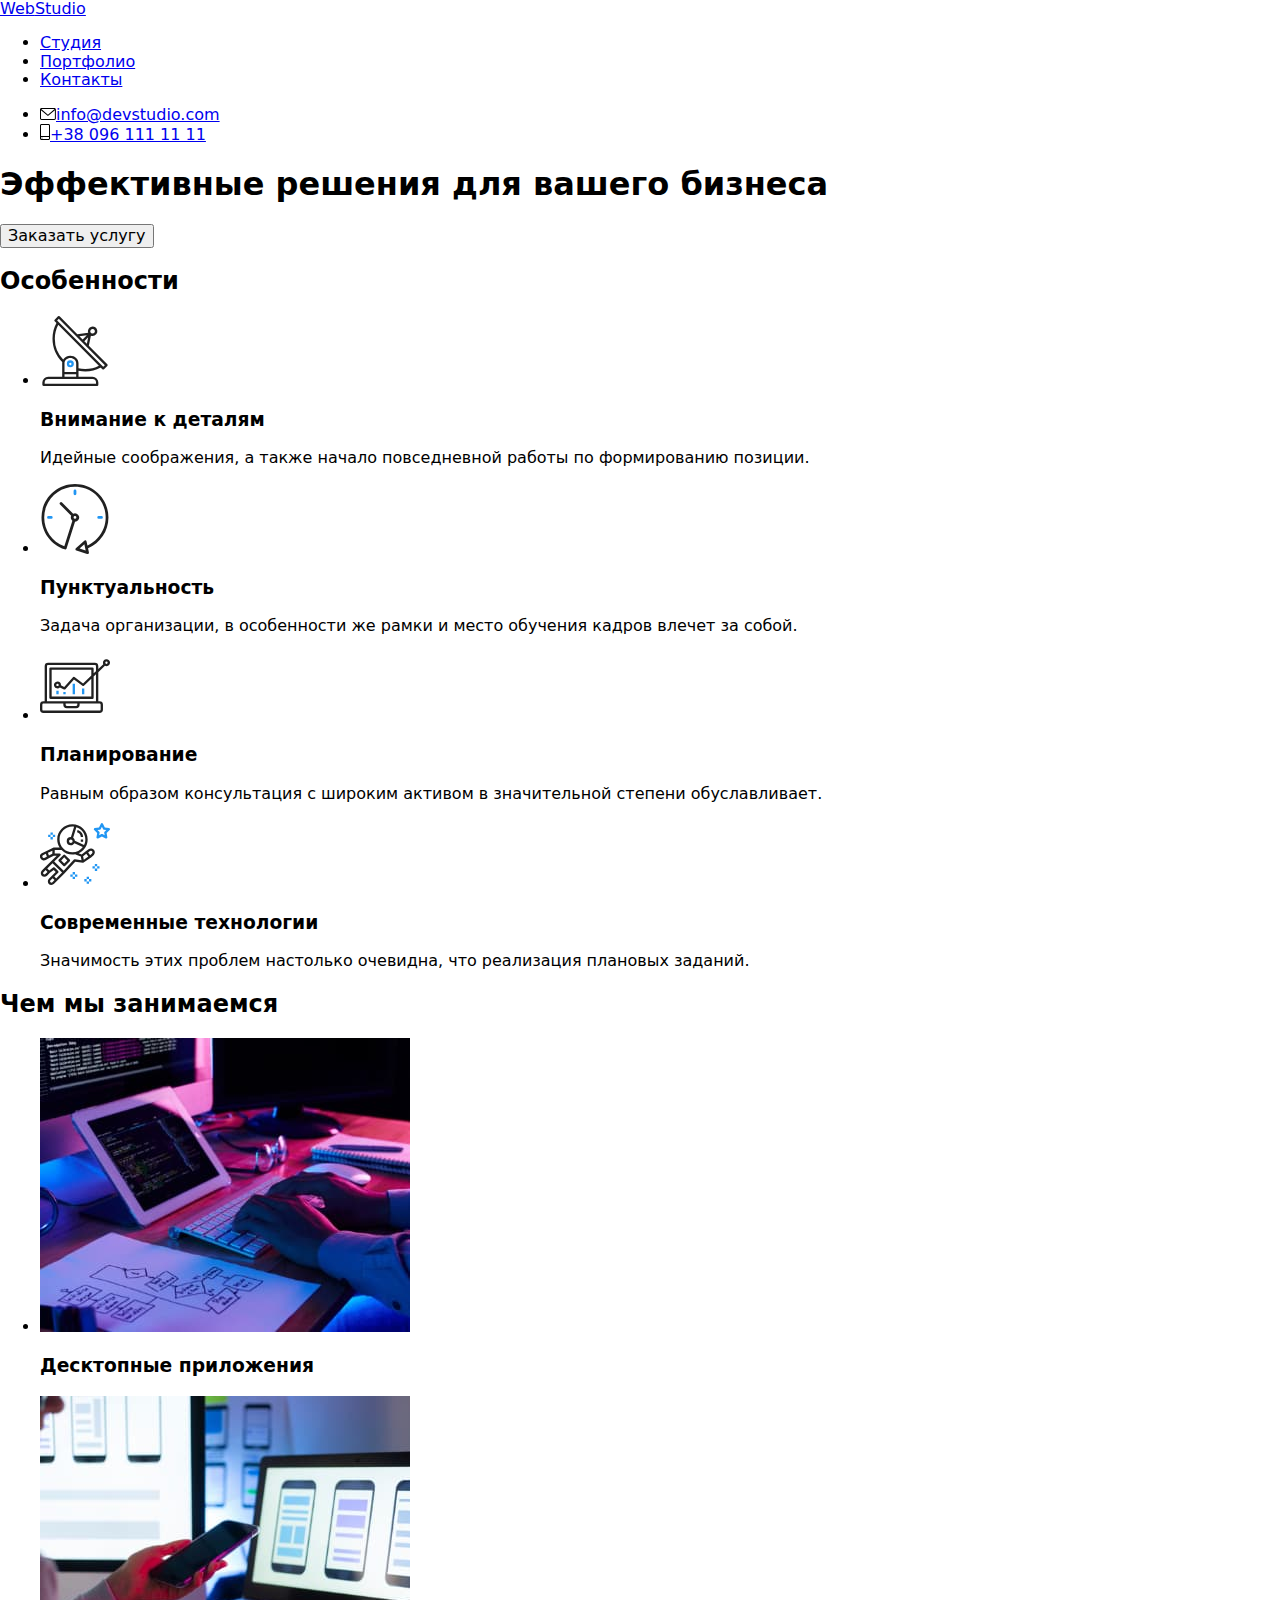
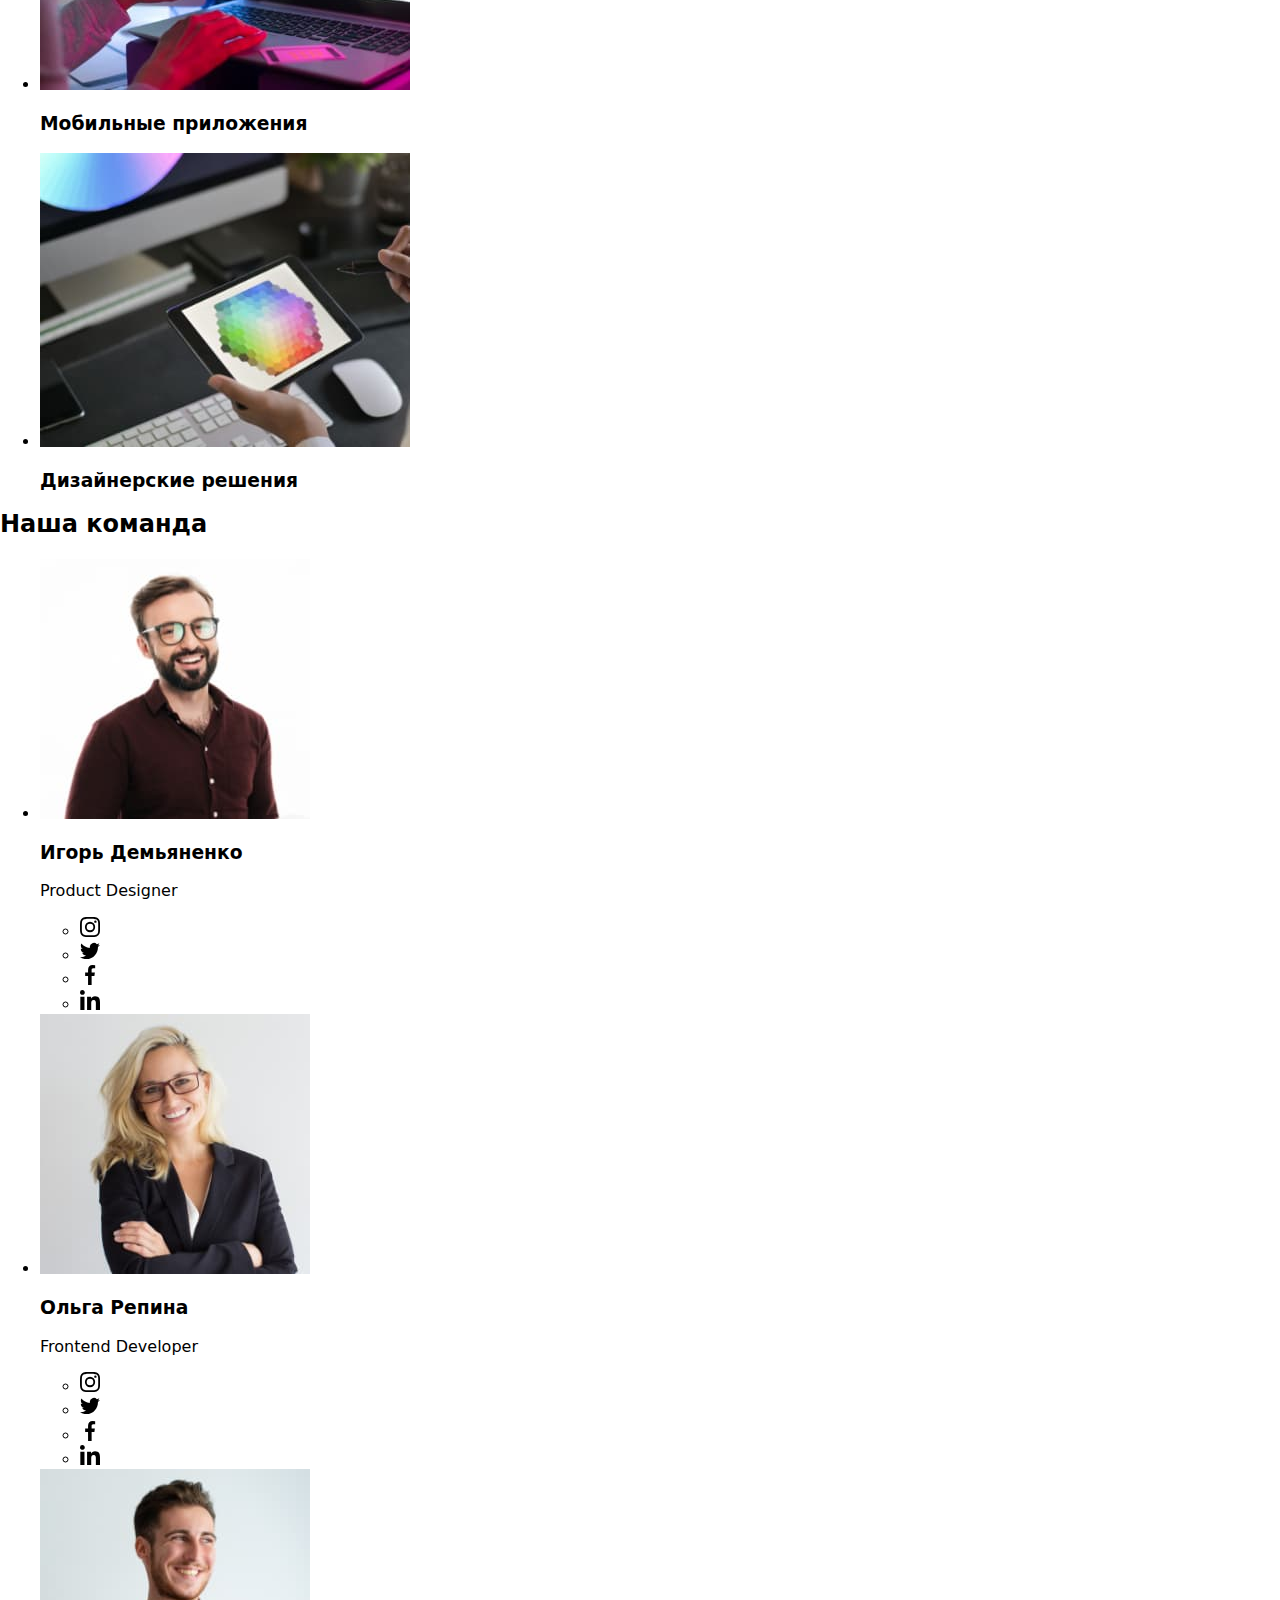
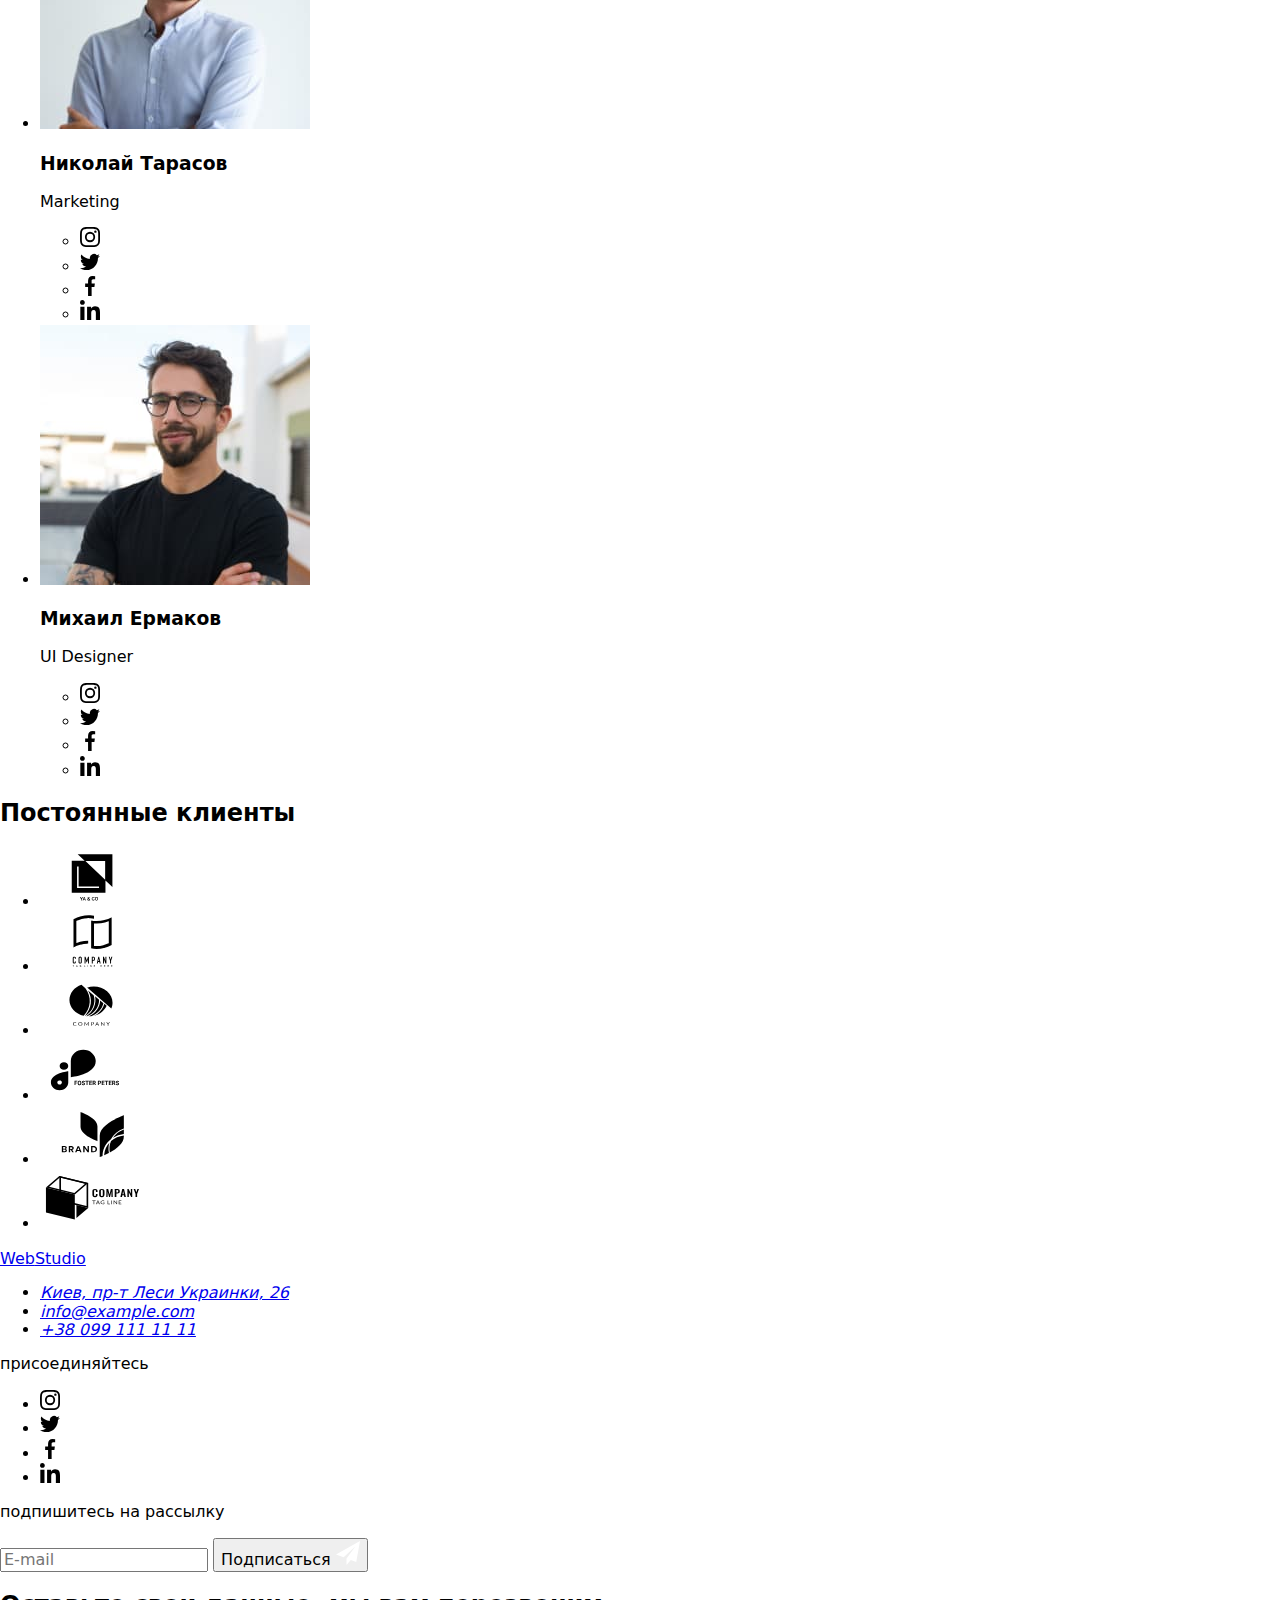
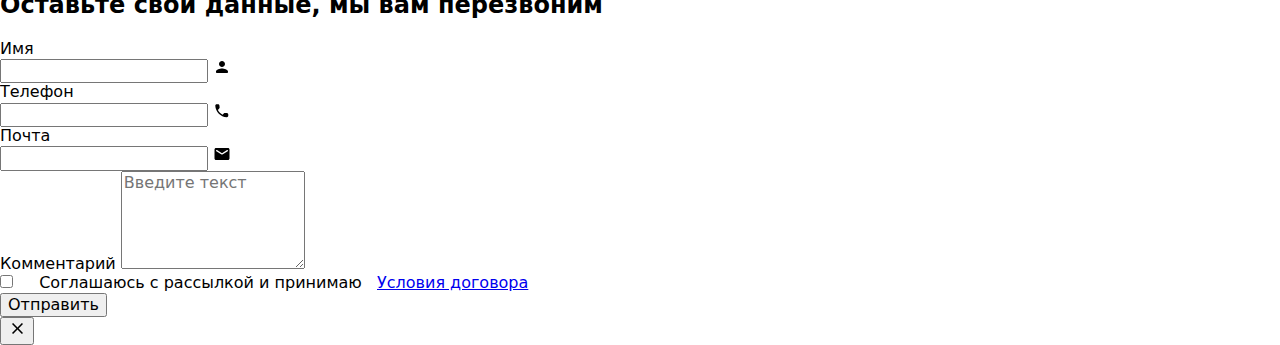
==== commit b0bdf398: "fixed-ceckbox-done" ====
--- a/index.html
+++ b/index.html
@@ -595,17 +595,14 @@
             id="commit__textarea"
             placeholder="Введите текст"
           ></textarea>
-          <div class="checkbox__box">
-            <label class="checkbox">
+          <div class="checkbox">
+            <label class="checkbox__box">
               <input class="checkbox__input" type="checkbox" name="consert" />
               <svg width="16" height="15" class="checkbox__icon">
                 <use href="./images/icons.svg/spite.svg#icon-checkbox"></use>
               </svg>
-              <!-- ./images/icons.svg/spite.svg#icon-checkbox -->
-              <p class="checkbox__text">
-                Соглашаюсь с рассылкой и принимаю
-                <a class="checkbox-link" href="input-checkbox-link"> Условия договора</a>
-              </p>
+              Соглашаюсь с рассылкой и принимаю &nbsp;
+              <a class="checkbox-link" href="input-checkbox-link"> Условия договора</a>
             </label>
           </div>
           <button type="submit" class="button">Отправить</button>
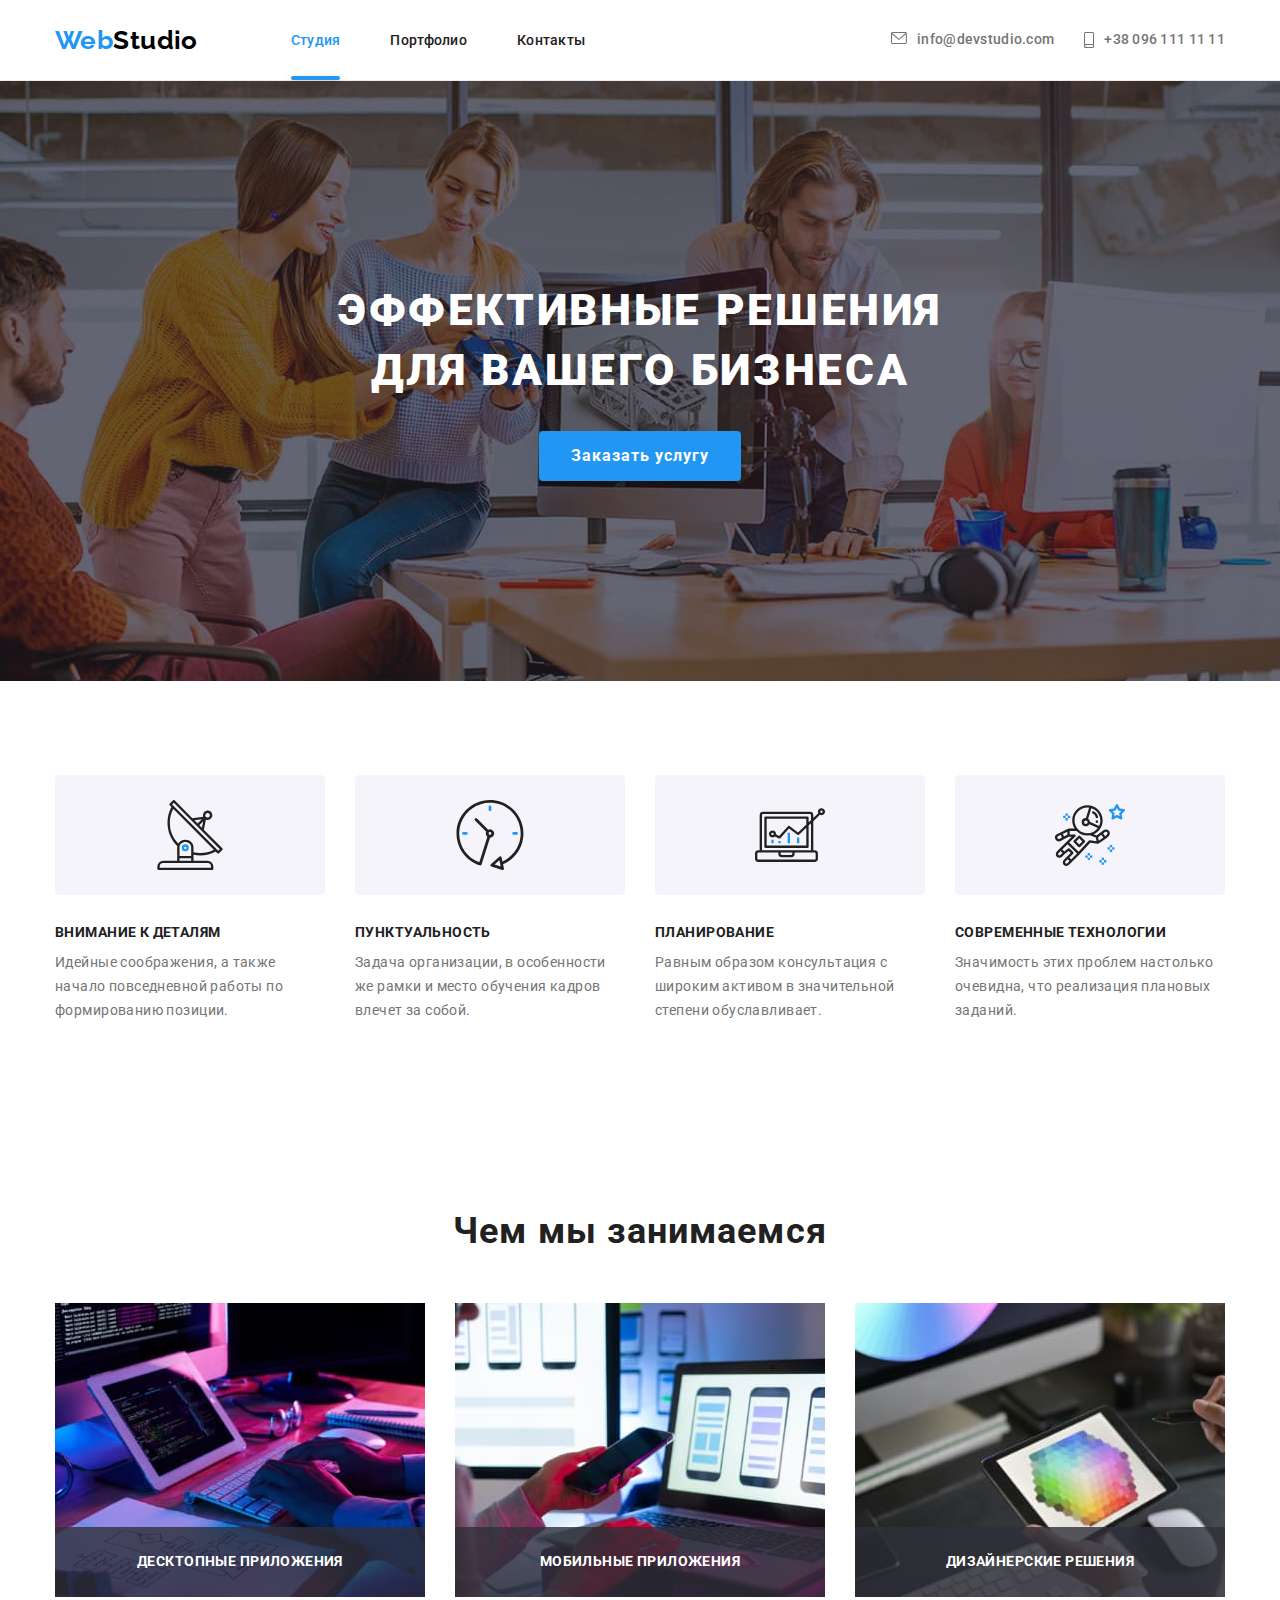
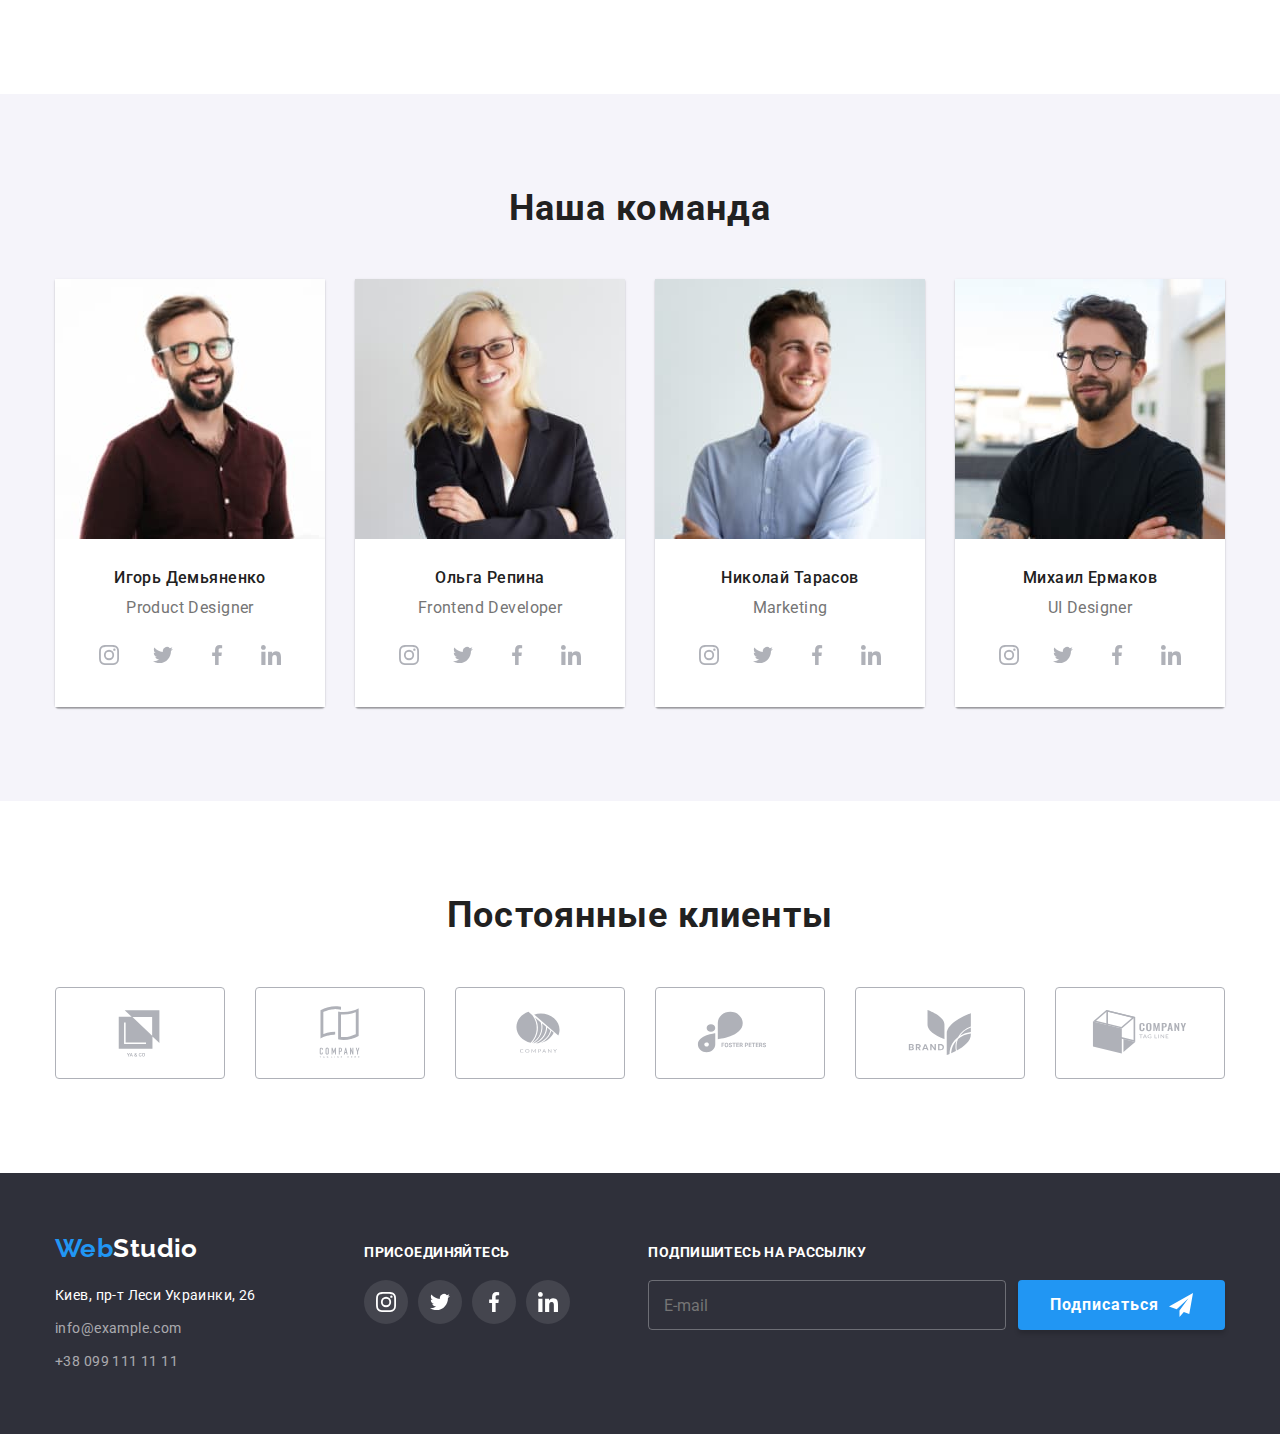
==== commit 144f4ed2: "Repository changes" ====
--- a/index.html
+++ b/index.html
@@ -17,7 +17,7 @@
       href="https://cdn.jsdelivr.net/npm/modern-normalize@1.1.0/modern-normalize.min.css"
     />
 
-    <link rel="stylesheet" href="./dist/css/main.min.css" />
+    <link rel="stylesheet" href="./css/main.min.css" />
   </head>
 
   <body>
--- a/css/main.min.css
+++ b/css/main.min.css
@@ -0,0 +1 @@
+/*! modern-normalize v1.1.0 | MIT License | https://github.com/sindresorhus/modern-normalize */*,::before,::after{box-sizing:border-box}html{line-height:1.15;-webkit-text-size-adjust:100%;-moz-tab-size:4;tab-size:4;box-sizing:border-box}*,*::before,*::after{box-sizing:inherit}body{margin:0;font-family:system-ui,-apple-system,"Segoe UI",Roboto,Helvetica,Arial,sans-serif,"Apple Color Emoji","Segoe UI Emoji"}hr{height:0;color:inherit}abbr[title]{text-decoration:underline dotted}b,strong{font-weight:bolder}code,kbd,samp,pre{font-family:ui-monospace,SFMono-Regular,Consolas,"Liberation Mono",Menlo,monospace;font-size:1em}small{font-size:80%}sub,sup{font-size:75%;line-height:0;position:relative;vertical-align:baseline}sub{bottom:-0.25em}sup{top:-0.5em}table{text-indent:0;border-color:inherit}button,input,optgroup,select,textarea{font-family:inherit;font-size:100%;line-height:1.15;margin:0}button,select{text-transform:none}button,[type=button],[type=reset],[type=submit]{-webkit-appearance:button}::-moz-focus-inner{border-style:none;padding:0}:-moz-focusring{outline:1px dotted ButtonText}:-moz-ui-invalid{box-shadow:none}legend{padding:0}progress{vertical-align:baseline}::-webkit-inner-spin-button,::-webkit-outer-spin-button{height:auto}[type=search]{-webkit-appearance:textfield;outline-offset:-2px}::-webkit-search-decoration{-webkit-appearance:none}::-webkit-file-upload-button{-webkit-appearance:button;font:inherit}summary{display:list-item}ul{list-style:none}img{display:block}p,h1,h2,h3,h4,h5,h6{margin:0}a{text-decoration:none}body{background-color:#fff;font-size:14px;font-family:"Roboto",sans-serif;letter-spacing:.03em}.container{width:1200px;align-items:center;margin:0 auto;padding:0;padding-right:15px;padding-left:15px}@media screen and (min-width: 480px){.container{width:480px}}@media screen and (min-width: 768px){.container{width:768px}}@media screen and (min-width: 1200px){.container{width:1200px}}.section{padding-top:94px;padding-bottom:94px;margin:0 auto;align-items:center}.chapter{color:#212121;font-weight:700;font-size:36px;line-height:1.16;letter-spacing:.03em;text-align:center;margin:0;margin-bottom:50px}.logo{color:#2196f3;font-family:"Raleway",sans-serif;font-weight:700;font-size:26px;line-height:1.19;text-decoration:none;margin-right:93px;transition:color 250ms cubic-bezier(0.4, 0, 0.2, 1)}.logo__text{transition:color 250ms cubic-bezier(0.4, 0, 0.2, 1);color:#000}.logo__text:hover,.logo__text:focus{color:#2196f3}.header{border-bottom:1px solid #ececec;justify-content:center}.menu{display:flex;align-items:center}.menu__ul{display:flex;padding:0;margin:0;color:#212121;align-items:center;justify-content:left}.menu__item{display:inline-block}.menu__item:not(:last-child){margin-right:50px}.menu__link{position:relative;font-weight:500;font-size:14px;line-height:1.14;padding-top:32px;padding-bottom:32px;letter-spacing:.02em;transition:color 250ms cubic-bezier(0.4, 0, 0.2, 1);color:#212121}.menu__link:hover,.menu__link:focus{color:#2196f3}.current{opacity:1;color:#2196f3}.current::after{content:"";position:absolute;bottom:0;display:block;width:100%;height:4px;border-radius:4px;background-color:#2196f3;filter:drop-shadow(0px 4px 4px rgba(0, 0, 0, 0.25))}.hidden{position:absolute;width:1px;height:1px;margin:-1px;border:0;padding:0;white-space:nowrap;clip-path:inset(100%);clip:rect(0 0 0 0);overflow:hidden;margin:0}.contacts{display:flex;font-weight:500;align-items:center;text-align:center;padding:0;margin:0;margin-left:auto;list-style:none}.contacts__item{display:inline-block;margin:0;padding:0}.contacts__item:not(:last-child){margin-right:30px}.contacts__link{color:#757575;display:flex;font-weight:500;font-size:14px;line-height:1.14;letter-spacing:.02em;list-style:none;padding-top:32px;padding-bottom:32px;transition:color 250ms cubic-bezier(0.4, 0, 0.2, 1)}.contacts__link:hover,.contacts__link:focus{color:#2196f3}.contacts__icon{display:flex;fill:currentColor;padding:0;margin-right:10px}.hero{max-width:1600px;margin:0 auto;padding-top:200px;padding-bottom:200px;background-color:#2f303a;min-height:600px;background-image:linear-gradient(to right, rgba(47, 48, 58, 0.4), rgba(47, 48, 58, 0.4)),url("../../images/background/photo.jpg");background-repeat:no-repeat;background-position:center;background-size:cover}.hero__container{width:1200px;justify-content:center;align-items:center;color:#2f303a;padding:0 15px;margin:0 auto}.hero__heading{color:#fff;display:flex;font-weight:900;font-size:44px;line-height:1.36;max-width:696px;text-align:center;letter-spacing:.06em;text-transform:uppercase;justify-content:center;margin-top:0px;margin:0 auto;margin-bottom:30px}.button{background:#2196f3;color:#fff;font-family:inherit;font-size:16px;font-weight:700;line-height:1.88;letter-spacing:.06em;display:flex;justify-content:center;align-items:center;text-align:center;height:100%;border-radius:4px;cursor:pointer;box-shadow:0px 4px 4px rgba(0,0,0,.15);border:1px;padding:10px 32px;margin:auto;min-width:200px;transition:background 250ms cubic-bezier(0.4, 0, 0.2, 1)}.button:hover,.button:focus{background:#188ce8}.advantage__list{display:flex;padding:0;margin:0}.advantage__item{width:calc((100% - 90px)/4);align-items:center;justify-content:center}.advantage__item:not(:last-child){margin-right:30px}.advantage__box{display:flex;background-color:#f5f4fa;border-radius:4px;width:270px;height:120px;justify-content:center;align-items:center;background-color:#f5f4fa;border-radius:4px;margin:0;margin-bottom:30px}.advantage__title{line-height:1.14;font-size:14px;letter-spacing:.03em;text-transform:uppercase;margin-bottom:10px;align-items:center;justify-content:center;color:#212121}.advantage__content{display:block;text-align:left;justify-content:end;align-items:center}.advantage__icon{display:flex;flex-wrap:wrap;padding:0;align-items:center;justify-content:center}.advantage__text{line-height:1.71;color:#757575}.services__list{display:inline-flex;margin:0;padding:0}.services__content{display:flex;justify-content:center;align-items:center;position:absolute;bottom:0;width:100%;height:70px;background:rgba(47,48,58,.8)}.services__caption{font-weight:700;line-height:1.14;text-transform:uppercase;font-size:14px;text-align:center;color:#fff}.services__item{position:relative;width:calc((100% - 60px)/3)}.services__item:not(:last-child){margin-right:30px}.employees{padding-top:94px;padding-bottom:94px;margin:0 auto;align-items:center;background-color:#f5f4fa}.employees__info{padding-top:30px;padding-bottom:30px;margin:0 auto;justify-content:center;background-color:#fff}.employees__list{display:flex;margin:0 auto;padding:0;justify-content:center;text-align:center}.employees__item{width:270px;margin:0;padding:0;text-align:center;color:#fff;box-shadow:0px 1px 3px rgba(0,0,0,.12),0px 1px 1px rgba(0,0,0,.14),0px 2px 1px rgba(0,0,0,.2);border-radius:0px 0px 4px 4px}.employees__item:not(:last-child){margin-right:30px}.employees__developer{color:#212121;font-weight:500;font-size:16px;line-height:1.18;margin:0;padding-bottom:10px}.employees__position{line-height:1.19;font-size:16px;margin:0;margin-bottom:16px;color:#757575}.net{display:flex;justify-content:center;padding:0;margin:0;align-items:center}.net__item{display:inline-block;justify-content:center;text-align:center;align-items:center;padding:0}.net__item:not(:last-child){margin-right:10px}.net__link{display:flex;width:44px;height:44px;justify-content:center;text-align:center;align-items:center;border-radius:50%;background-color:#fff;fill:#afb1b8;outline:none;transition:background-color 250ms cubic-bezier(0.4, 0, 0.2, 1),fill 250ms cubic-bezier(0.4, 0, 0.2, 1)}.net__link:hover,.net__link:focus{background-color:#2196f3;fill:#fff}.net__link{display:flex;width:44px;height:44px;justify-content:center;text-align:center;align-items:center;border-radius:50%;background-color:#fff;fill:#afb1b8;outline:none;transition:background-color 250ms cubic-bezier(0.4, 0, 0.2, 1),fill 250ms cubic-bezier(0.4, 0, 0.2, 1);border:1 px solid #f1f1f1}.net__link .net__link:hover,.net__link .net__link:focus{background-color:#2196f3;fill:#fff}.client__list{display:flex;padding:0;margin:0 auto;align-items:center}.client__item:not(:last-child){margin-right:30px}.client__link{display:flex;width:170px;height:92px;color:#afb1b8;justify-content:center;align-items:center;text-align:center;border:1px solid #afb1b8;border-radius:4px;outline:none;transition:border 250ms cubic-bezier(0.4, 0, 0.2, 1),fill 250ms cubic-bezier(0.4, 0, 0.2, 1)}.client__link:hover,.client__link:focus{color:#2196f3;border:1px solid #2196f3}.client__icon{fill:currentColor}.logo__descent{color:#2196f3;font-family:"Raleway",sans-serif;font-weight:700;font-size:26px;line-height:1.19;text-decoration:none;margin-bottom:20px;transition:color 250ms cubic-bezier(0.4, 0, 0.2, 1)}.logo__text--inverse{transition:color 250ms cubic-bezier(0.4, 0, 0.2, 1);color:#fff}.logo__text--inverse:hover,.logo__text--inverse:focus{color:#2196f3}.container-footer{display:flex;width:1200px;align-items:baseline;justify-content:space-between;margin-left:auto;margin-right:auto;padding:0;padding-right:15px;padding-left:15px}.footer{padding:60px 0;background:#2f303a}.footer__nav{display:flex;flex-direction:column;width:231px}.footer__contacts{padding:0;margin:0}.footer__input{font-family:"Roboto";font-style:normal;font-weight:400;line-height:1.71;text-align:left;justify-content:left;text-decoration:none}.footer__input:not(:last-child){margin-bottom:9px}.footer__input--location{font-family:"Roboto";font-style:normal;font-weight:400;line-height:1.71;margin-bottom:9px;text-align:left;justify-content:left;text-decoration:none;color:#fff}.footer__maps{color:#fff;font-style:normal;margin-bottom:9px}.footer__maps:hover,.footer__maps:focus{color:#2196f3}.footer__link{color:rgba(255,255,255,.6);text-decoration:none;transition:color 250ms cubic-bezier(0.4, 0, 0.2, 1)}.footer__link:hover,.footer__link:focus{color:#2196f3}.footer__content{flex-direction:column;margin-left:auto;display:inline-flex}.footer__subscription{flex-direction:column;margin-left:auto;display:inline-flex}.footer__text{font-weight:700;font-size:14px;line-height:16px;letter-spacing:.03em;text-transform:uppercase;padding:0;margin-bottom:20px;color:#fff}.net{display:flex;justify-content:center;padding:0;align-items:center}.net__item{justify-content:center;text-align:center;align-items:center;padding:0}.net__link--color{display:flex;width:44px;height:44px;justify-content:center;text-align:center;align-items:center;border-radius:50%;outline:none;fill:#fff;transition:background-color 250ms cubic-bezier(0.4, 0, 0.2, 1),fill 250ms cubic-bezier(0.4, 0, 0.2, 1);background-color:rgba(255,255,255,.1)}.net__link--color:hover,.net__link--color:focus{background-color:#2196f3;fill:#fff}.subscription{display:flex}.subscription__form{display:flex}.subscription__label{display:flex}.subscription__input{font-weight:400;font-size:16px;line-height:1.25;width:358px;height:50px;padding:15px 15px;cursor:pointer;margin-right:12px;border:1px solid rgba(255,255,255,.3);border-radius:4px;color:#fff;background-color:rgba(0,0,0,0);transition:box-shadow 250ms cubic-bezier(0.4, 0, 0.2, 1),border-color 250ms cubic-bezier(0.4, 0, 0.2, 1)}.subscription__input:focus,.subscription__input:hover{box-shadow:drop-shadow(0px 4px 4px rgba(0, 0, 0, 0.15));border-color:#2196f3}.subscription__button{background:#2196f3;color:#fff;font-size:16px;font-weight:700;line-height:1.88;letter-spacing:.06em;display:flex;justify-content:center;align-items:center;text-align:center;border-radius:4px;cursor:pointer;box-shadow:0px 4px 4px rgba(0,0,0,.15);border:1px;padding:10px 32px;min-width:200px;transition:background 250ms cubic-bezier(0.4, 0, 0.2, 1)}.subscription__icon{margin-left:10px}.is-hidden{visibility:hidden;opacity:0;pointer-events:none}.modal{position:fixed;display:flex;width:100%;height:100%;top:0;left:0;z-index:99;background:rgba(0,0,0,.2);transition:opacity 250ms cubic-bezier(0.4, 0, 0.2, 1),visibility 250ms cubic-bezier(0.4, 0, 0.2, 1)}.modal__close{display:flex;justify-content:center;align-items:center;position:absolute;width:30px;height:30px;right:8px;top:8px;background:#fff;border:1px solid rgba(0,0,0,.1);border-radius:50%;cursor:pointer}.modal__close:hover,.modal__close:focus{fill:#2196f3}.modal__form{position:absolute;width:528px;height:581px;top:50%;left:50%;padding:40px;background:#fff;box-shadow:0px 1px 3px rgba(0,0,0,.12),0px 1px 1px rgba(0,0,0,.14),0px 2px 1px rgba(0,0,0,.2);border-radius:4px;transform:translate(-50%, -50%)}.modal__header{position:relative;font-weight:700;font-size:20px;line-height:1.15;text-align:center;margin-bottom:12px;color:#212121}.signap{display:flex;flex-direction:column;position:relative}.signap__title{font-weight:400;font-size:12px;line-height:1.16;letter-spacing:.01em;color:#757575;text-align:left;cursor:pointer}.signap__title:focus{color:#2196f3}.signap__input{display:block;width:448px;border-radius:4px;padding:11px;padding-left:42px;margin-bottom:10px;outline:none;transition:border 250ms cubic-bezier(0.4, 0, 0.2, 1);cursor:pointer;border:1px solid rgba(33,33,33,.2)}.signap__icon{position:absolute;left:0;top:0;transform:translate(50%, 75%);transition:fill 250ms cubic-bezier(0.4, 0, 0.2, 1);fill:#212121}.signap__input:focus-within+.signap__icon{fill:#2196f3}.signap__input:focus-within{border:1px solid #2196f3}.signap__label{display:block;margin-bottom:4px;cursor:pointer}.signap__wrapper{position:relative;margin-bottom:4px}.commit{font-weight:400;font-size:12px;line-height:1.16;letter-spacing:.01em;color:#757575;margin-bottom:4px;cursor:pointer}.commit__textarea{outline:none;resize:none;justify-content:center;padding:16px 12px;width:448px;height:120px;margin-bottom:20px;border:1px solid rgba(33,33,33,.2);transition:border 250ms cubic-bezier(0.4, 0, 0.2, 1);cursor:pointer}.commit__textarea:focus{border:1px solid #2196f3}.checkbox{display:flex;align-items:center;justify-content:center;margin-bottom:20px}.checkbox__input{position:absolute;width:1px;height:1px;margin:-1px;border:0;padding:0;clip:rect(0 0 0 0);overflow:hidden}.checkbox__icon{width:16px;height:15px;margin-right:7px;border:2px solid #212121;border-radius:2px;fill:none;cursor:pointer}.checkbox__input:checked+.checkbox__icon{background-color:#2196f3;background-origin:border-box;border-color:#2196f3;fill:#fff}.checkbox__input:checked+.checkbox__icon:focus,.checkbox__input:checked+.checkbox__icon:hover{background-color:#2196f3}.checkbox__box{display:flex;justify-content:center;align-items:center;font-size:12px;line-height:1.71;color:#757575}.checkbox-link{font-weight:400;font-size:12px;line-height:24px;margin-left:7px;letter-spacing:.03em;color:#2196f3;text-decoration:underline}.projects__list{display:flex;justify-content:center;text-align:center;align-items:center;padding:0;margin:0;margin-bottom:50px}.projects__input{display:block}.projects__input:not(:last-child){margin-right:8px}.projects__button{background-color:#f5f4fa;color:#212121;font-family:inherit;font-weight:500;font-size:16px;line-height:1.62;letter-spacing:.03em;border:0;border-radius:4px;cursor:pointer;display:block;padding-top:6px;padding-bottom:6px;padding-left:22px;padding-right:22px;margin:0;align-items:center;text-align:center;justify-content:center;transition:background 250ms cubic-bezier(0.4, 0, 0.2, 1),color 250ms cubic-bezier(0.4, 0, 0.2, 1)}.projects__button:hover,.projects__button:focus{background:#2196f3;color:#fff}.catalog{display:flex;flex-wrap:wrap;padding:0;margin:0}.catalog__input{display:block;width:370px;height:404px;cursor:pointer;background:#fff;border:1px solid #eee}.catalog__input:not(:nth-child(n+7)){margin-bottom:30px}.catalog__input:not(:nth-child(3n)){margin-right:30px}.catalog__input:hover .catalog__content,.catalog__input:focus .catalog__content{transform:translateY(0)}.catalog__input:hover,.catalog__input:focus{box-shadow:0px 1px 1px rgba(0,0,0,.12),0px 4px 4px rgba(0,0,0,.06),1px 4px 6px rgba(0,0,0,.16)}.catalog__link{font-family:inherit;text-decoration:none}.catalog__name{color:#212121;font-weight:700;font-size:18px;line-height:2;letter-spacing:.06em;margin:0}.catalog__image{position:relative;overflow:hidden}.catalog__content{position:absolute;content:"";width:100%;height:100%;top:1px;left:0;background-color:rgba(33,150,243,.9);transform:translateY(100%);transition:transform 250ms cubic-bezier(0.4, 0, 0.2, 1)}.catalog__text{font-weight:400;font-size:18px;line-height:1.56;padding:65px 24px;color:#fff}.catalog__box{padding:20px 24px;border-top:none}.catalog__project{color:#757575;font-size:16px;line-height:1.88;margin:0}/*# sourceMappingURL=main.min.css.map */